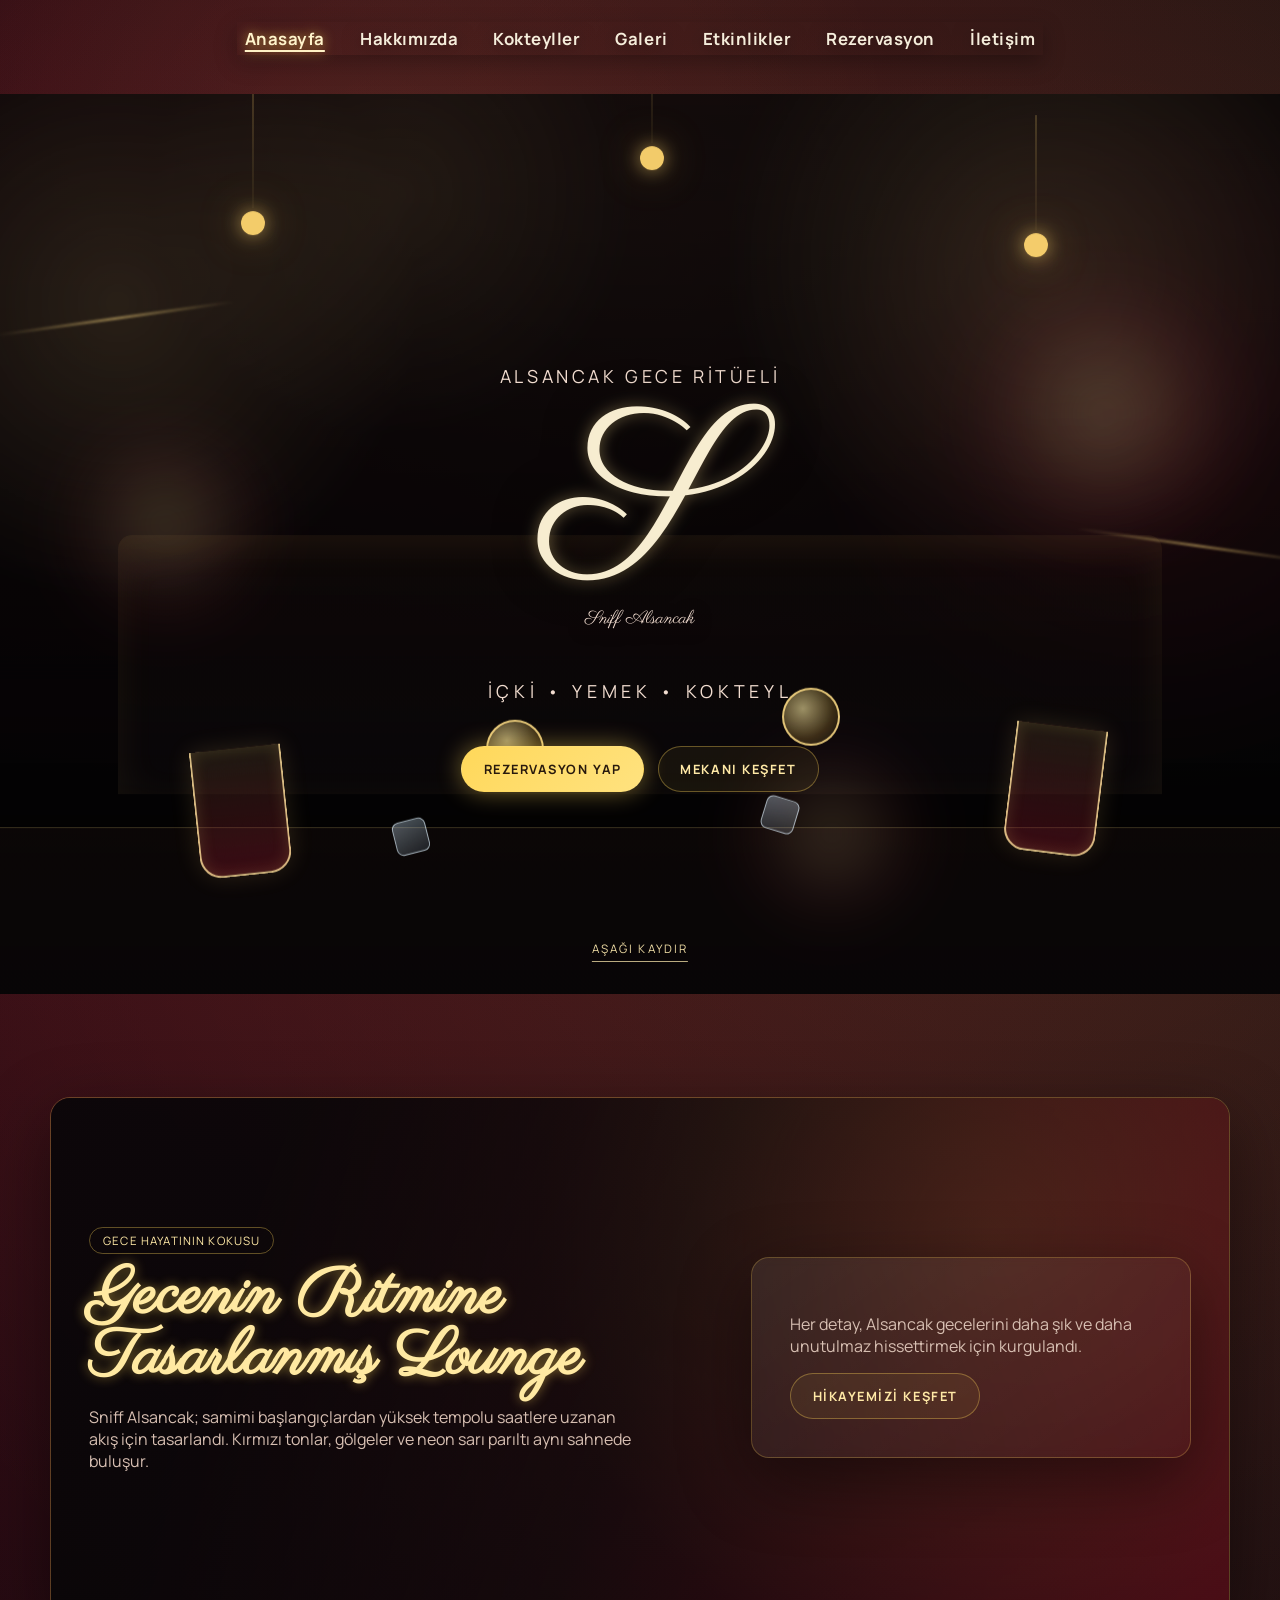
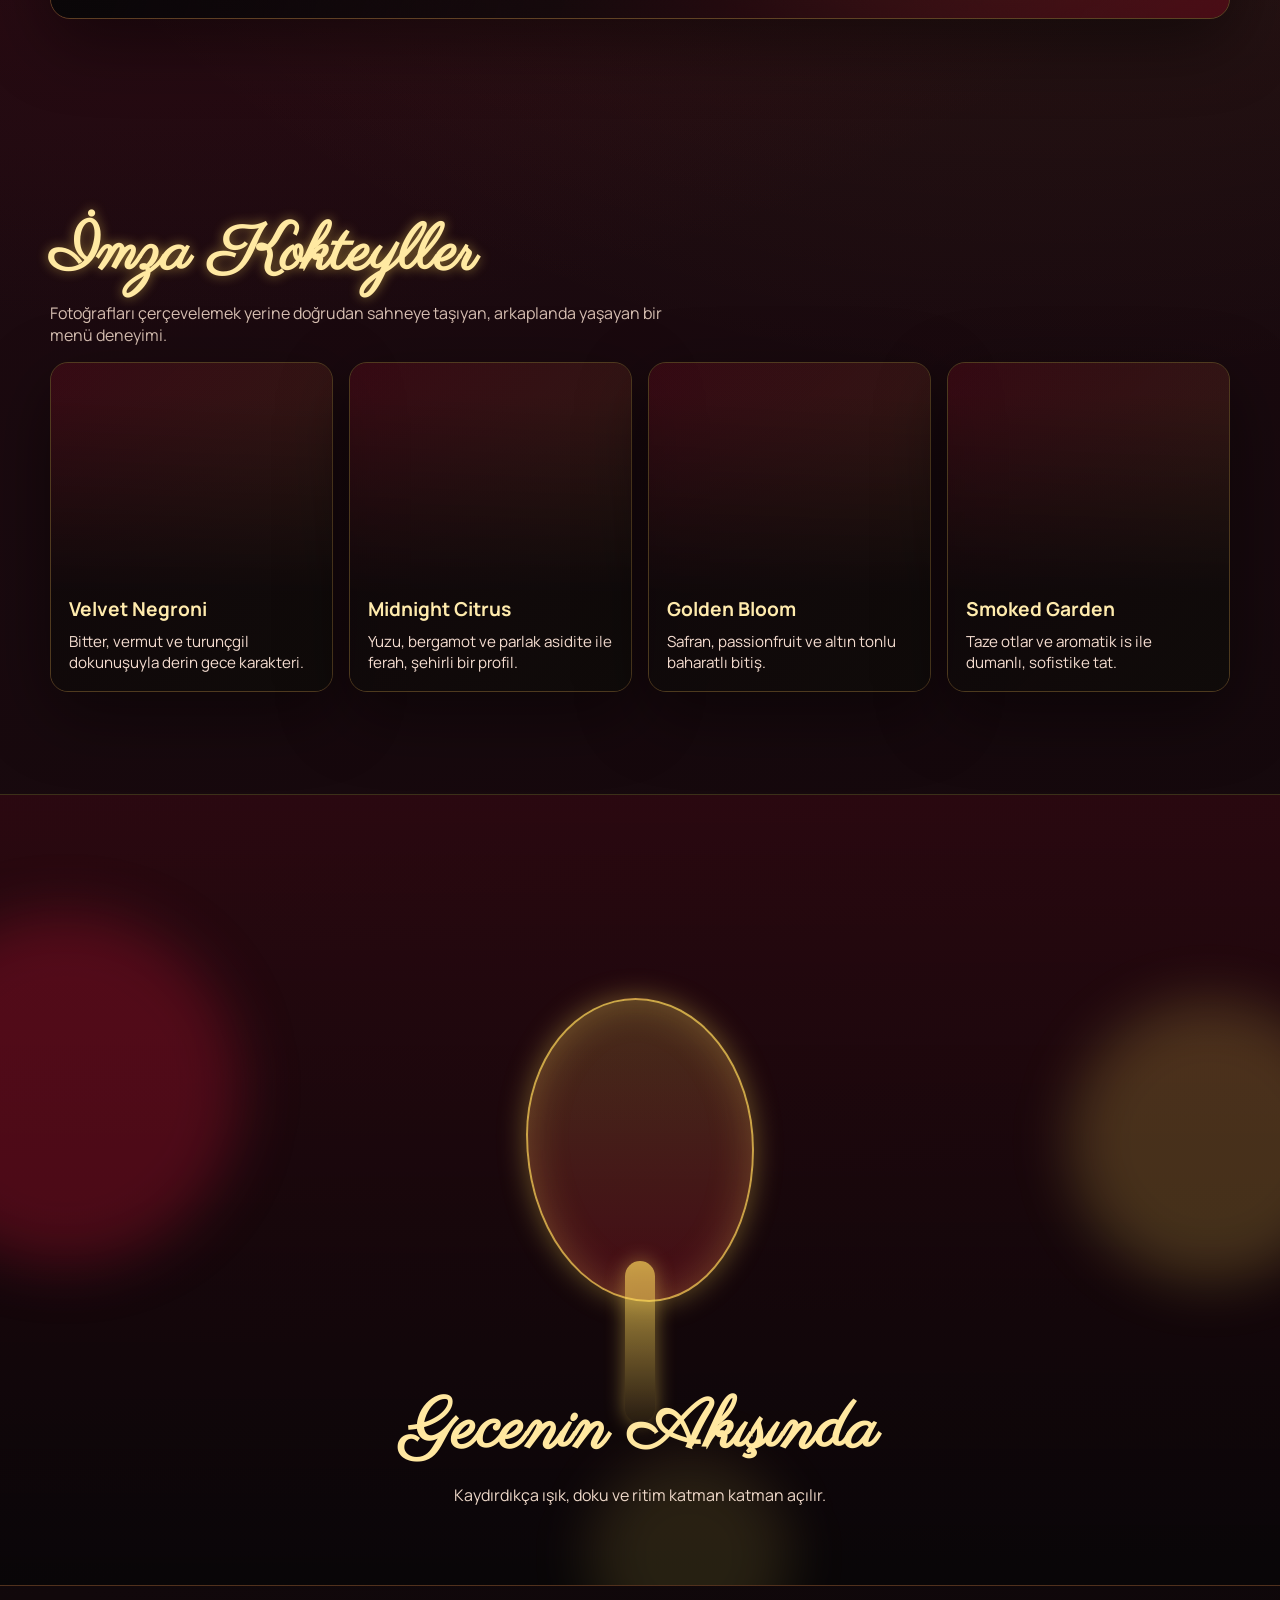
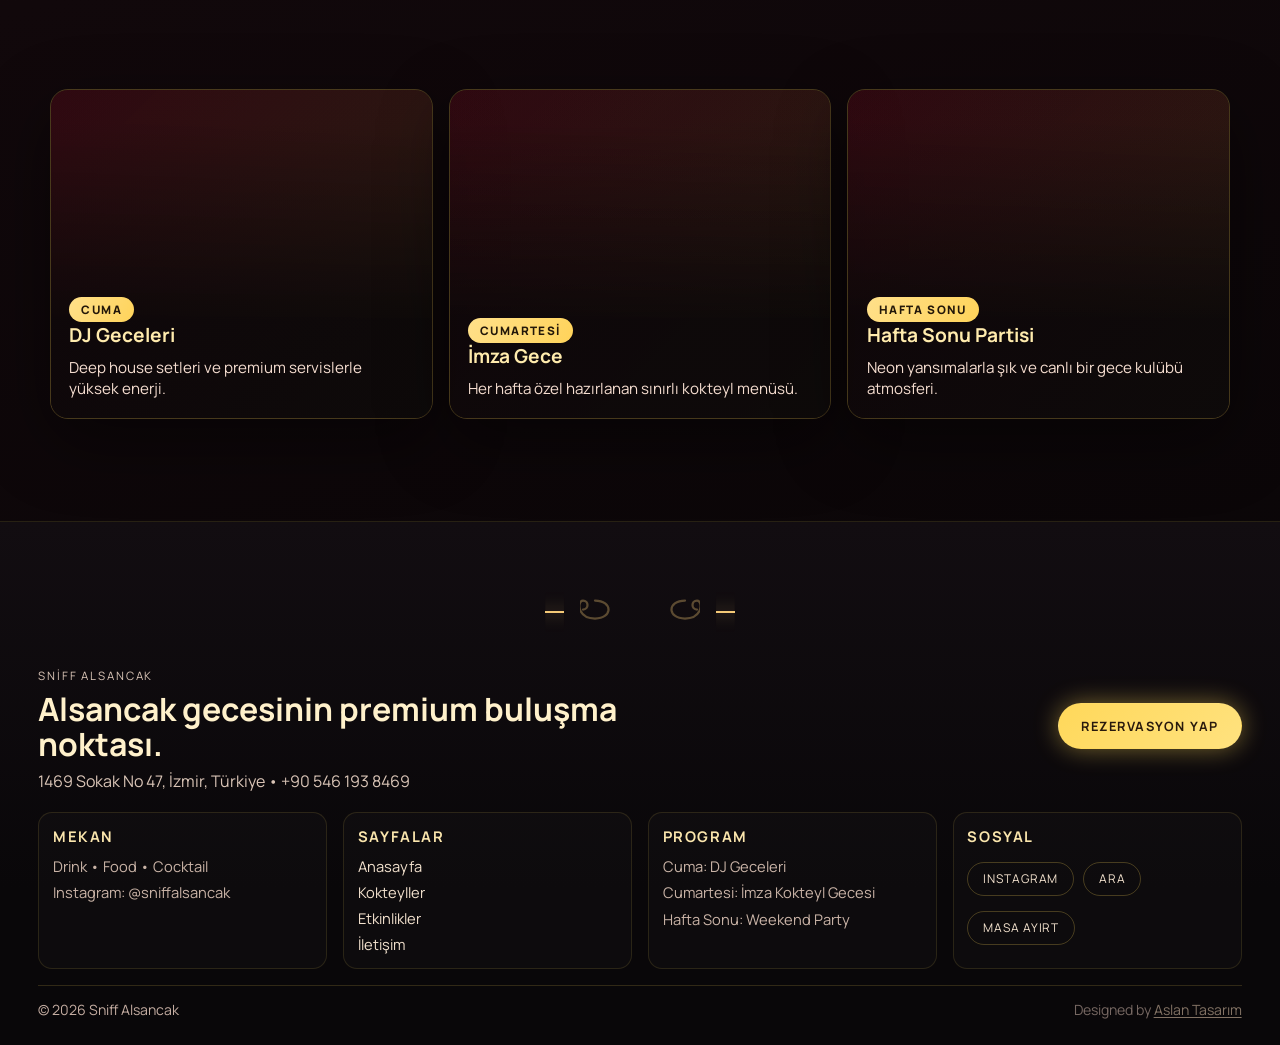
==== index.html @ 324eaa0a "Refine header, parallax, typography fixes, and full-width footer" ====
<!doctype html>
<html lang="tr">
<head>
  <meta charset="utf-8">
  <meta name="viewport" content="width=device-width, initial-scale=1">
  <title>Sniff Alsancak | İçki • Yemek • Kokteyl</title>
  <meta name="description" content="Sniff Alsancak, kırmızı-neon atmosferde premium kokteyl deneyimi sunar.">
  <link rel="stylesheet" href="assets/style.css">
  <script defer src="assets/script.js"></script>
</head>
<body class="home-entry">
  <nav class="site-nav entry-nav">
    <div class="brand-wrap">
      <a class="brand smoke-logo" href="index.html">Sniff Alsancak</a>
      <span class="brand-tag">İçki • Yemek • Kokteyl</span>
    </div>
    <button class="menu-toggle" aria-expanded="false" aria-label="Menüyü aç">Menü</button>
    <ul class="nav-links">
      <li><a class="active" href="index.html">Anasayfa</a></li>
      <li><a href="about.html">Hakkımızda</a></li>
      <li><a href="cocktails.html">Kokteyller</a></li>
      <li><a href="gallery.html">Galeri</a></li>
      <li><a href="events.html">Etkinlikler</a></li>
      <li><a href="reservation.html">Rezervasyon</a></li>
      <li><a href="contact.html">İletişim</a></li>
    </ul>
  </nav>

  <div class="floating-glass-wrap" aria-hidden="true">
    <img class="floating-glass" src="assets/glass-overlay.png" alt="">
  </div>

  <main>
    <section class="hero hero-entry" style="--hero-image:url('sniff-fotolar/e86fb6b8-a68b-4090-af71-a86715373188.JPG')">
      <div class="parallax-container" data-cinematic-parallax>
        <div class="parallax-layer parallax-background" data-ratio="0.2"></div>
        <div class="parallax-layer parallax-bar" data-ratio="0.5">
          <span class="lamp lamp-a"></span>
          <span class="lamp lamp-b"></span>
          <span class="lamp lamp-c"></span>
          <span class="bar-counter"></span>
        </div>
        <div class="parallax-layer parallax-cocktails" data-ratio="0.8">
          <span class="cocktail-item glass-a"></span>
          <span class="cocktail-item glass-b"></span>
          <span class="cocktail-item lemon-a"></span>
          <span class="cocktail-item lemon-b"></span>
          <span class="cocktail-item ice-a"></span>
          <span class="cocktail-item ice-b"></span>
        </div>
        <div class="parallax-layer parallax-atmosphere" data-ratio="1.2">
          <span class="smoke smoke-a"></span>
          <span class="smoke smoke-b"></span>
          <span class="smoke smoke-c"></span>
          <span class="flare flare-a"></span>
          <span class="flare flare-b"></span>
        </div>
      </div>
      <div class="hero-content hero-entry-content" data-reveal>
        <p class="hero-kicker">Alsancak Gece Ritüeli</p>
        <div class="entry-mark-wrap">
          <div class="entry-mark">S</div>
          <p class="entry-brand">Sniff Alsancak</p>
          <p class="entry-tagline">İçki • Yemek • Kokteyl</p>
        </div>
        <div class="hero-actions">
          <a class="btn btn-primary" href="reservation.html">Rezervasyon Yap</a>
          <a class="btn btn-ghost" href="#kesfet">Mekanı Keşfet</a>
        </div>
      </div>
      <a class="entry-scroll" href="#kesfet">Aşağı Kaydır</a>
    </section>

    <section id="kesfet" class="section">
      <div class="container bg-cover-section" style="--section-image:url('https://images.unsplash.com/photo-1651981090786-238f2f57af74?auto=format&fit=crop&fm=jpg&ixlib=rb-4.1.0&q=80&w=2400')" data-reveal>
        <div class="bg-cover-content">
          <div>
            <span class="badge">Gece Hayatının Kokusu</span>
            <h2 class="section-title">Gecenin Ritmine Tasarlanmış Lounge</h2>
            <p class="lead">Sniff Alsancak; samimi başlangıçlardan yüksek tempolu saatlere uzanan akış için tasarlandı. Kırmızı tonlar, gölgeler ve neon sarı parıltı aynı sahnede buluşur.</p>
          </div>
          <div class="copy-panel">
            <p>Her detay, Alsancak gecelerini daha şık ve daha unutulmaz hissettirmek için kurgulandı.</p>
            <a class="btn btn-ghost" href="about.html">Hikayemizi Keşfet</a>
          </div>
        </div>
      </div>
    </section>

    <section class="section">
      <div class="container">
        <h2 class="section-title" data-reveal>İmza Kokteyller</h2>
        <p class="lead" data-reveal>Fotoğrafları çerçevelemek yerine doğrudan sahneye taşıyan, arkaplanda yaşayan bir menü deneyimi.</p>
        <div class="grid grid-4">
          <article class="photo-card" style="--card-image:url('https://images.unsplash.com/photo-1749314374163-185677265d63?auto=format&fit=crop&fm=jpg&ixlib=rb-4.1.0&q=80&w=2400')" data-reveal>
            <div class="card-body"><h3>Velvet Negroni</h3><p>Bitter, vermut ve turunçgil dokunuşuyla derin gece karakteri.</p></div>
          </article>
          <article class="photo-card" style="--card-image:url('https://images.unsplash.com/photo-1671741967944-cb60915f5823?auto=format&fit=crop&fm=jpg&ixlib=rb-4.1.0&q=80&w=2400')" data-reveal>
            <div class="card-body"><h3>Midnight Citrus</h3><p>Yuzu, bergamot ve parlak asidite ile ferah, şehirli bir profil.</p></div>
          </article>
          <article class="photo-card" style="--card-image:url('https://images.unsplash.com/photo-1745052811236-a56a0f8718d1?auto=format&fit=crop&fm=jpg&ixlib=rb-4.1.0&q=80&w=2400')" data-reveal>
            <div class="card-body"><h3>Golden Bloom</h3><p>Safran, passionfruit ve altın tonlu baharatlı bitiş.</p></div>
          </article>
          <article class="photo-card" style="--card-image:url('https://images.unsplash.com/photo-1761388545625-b233a6f35628?auto=format&fit=crop&fm=jpg&ixlib=rb-4.1.0&q=80&w=2400')" data-reveal>
            <div class="card-body"><h3>Smoked Garden</h3><p>Taze otlar ve aromatik is ile dumanlı, sofistike tat.</p></div>
          </article>
        </div>
      </div>
    </section>

    <section class="parallax-showcase">
      <div class="parallax-layers">
        <span class="layer layer-red parallax" data-speed="0.07"></span>
        <span class="layer layer-gold parallax" data-speed="0.12"></span>
        <span class="layer layer-mid parallax" data-speed="0.16"></span>
      </div>
      <div class="showcase-glass parallax" data-speed="0.2" aria-hidden="true"></div>
      <div class="showcase-copy" data-reveal>
        <h2>Gecenin Akışında</h2>
        <p>Kaydırdıkça ışık, doku ve ritim katman katman açılır.</p>
      </div>
    </section>

    <section class="section">
      <div class="container grid grid-3">
        <article class="photo-card" style="--card-image:url('https://images.unsplash.com/photo-1690021416125-56f8464a8b01?auto=format&fit=crop&fm=jpg&ixlib=rb-4.1.0&q=80&w=2400')" data-reveal>
          <div class="card-body"><span class="event-meta">Cuma</span><h3>DJ Geceleri</h3><p>Deep house setleri ve premium servislerle yüksek enerji.</p></div>
        </article>
        <article class="photo-card" style="--card-image:url('https://images.unsplash.com/photo-1745060829956-dcd14b3511cb?auto=format&fit=crop&fm=jpg&ixlib=rb-4.1.0&q=80&w=2400')" data-reveal>
          <div class="card-body"><span class="event-meta">Cumartesi</span><h3>İmza Gece</h3><p>Her hafta özel hazırlanan sınırlı kokteyl menüsü.</p></div>
        </article>
        <article class="photo-card" style="--card-image:url('https://images.unsplash.com/photo-1749314374163-185677265d63?auto=format&fit=crop&fm=jpg&ixlib=rb-4.1.0&q=80&w=2400')" data-reveal>
          <div class="card-body"><span class="event-meta">Hafta Sonu</span><h3>Hafta Sonu Partisi</h3><p>Neon yansımalarla şık ve canlı bir gece kulübü atmosferi.</p></div>
        </article>
      </div>
    </section>
  </main>

    <footer class="site-footer" data-scroll-divider>
    <div class="footer-modern footer-modern-full">
      <div class="ornament-divider footer-divider">
        <span class="orn-line orn-left"></span>
        <span class="orn-sigil" aria-hidden="true">
          <svg viewBox="0 0 160 36" role="presentation">
            <path d="M4 18c8 0 8-12 0-12-8 0-8 24 16 24s24-24 0-24" />
            <path d="M156 18c-8 0-8-12 0-12 8 0 8 24-16 24s-24-24 0-24" />
          </svg>
        </span>
        <span class="orn-line orn-right"></span>
      </div>

      <div class="footer-hero-row">
        <div class="footer-brand-block">
          <p class="footer-mini">Sniff Alsancak</p>
          <h3>Alsancak gecesinin premium buluşma noktası.</h3>
          <p>1469 Sokak No 47, İzmir, Türkiye • +90 546 193 8469</p>
        </div>
        <a class="btn btn-primary footer-cta" href="reservation.html">Rezervasyon Yap</a>
      </div>

      <div class="footer-links-grid">
        <div class="footer-col">
          <h4>Mekan</h4>
          <p>Drink • Food • Cocktail</p>
          <p>Instagram: @sniffalsancak</p>
        </div>

        <div class="footer-col">
          <h4>Sayfalar</h4>
          <a href="index.html">Anasayfa</a>
          <a href="cocktails.html">Kokteyller</a>
          <a href="events.html">Etkinlikler</a>
          <a href="contact.html">İletişim</a>
        </div>

        <div class="footer-col">
          <h4>Program</h4>
          <p>Cuma: DJ Geceleri</p>
          <p>Cumartesi: İmza Kokteyl Gecesi</p>
          <p>Hafta Sonu: Weekend Party</p>
        </div>

        <div class="footer-col">
          <h4>Sosyal</h4>
          <div class="socials modern-socials">
            <a href="https://www.instagram.com/sniffalsancak/" target="_blank" rel="noopener">Instagram</a>
            <a href="tel:+905461938469">Ara</a>
            <a href="reservation.html">Masa Ayırt</a>
          </div>
        </div>
      </div>

      <div class="footer-bottom-line">
        <span>© <span data-year></span> Sniff Alsancak</span>
        <span class="footer-credit">Designed by <a href="https://aslandigital.tr" target="_blank" rel="noopener">Aslan Tasarım</a></span>
      </div>
    </div>
  </footer>
</body>
</html>
---- assets/style.css ----
@import url('https://fonts.googleapis.com/css2?family=Manrope:wght@300;400;500;700;800&family=Parisienne&display=swap');

:root {
  --wine: #6b0719;
  --burgundy: #35040e;
  --red-glow: #af132f;
  --night: #0e0a0c;
  --charcoal: #181215;
  --gold: #ffd85a;
  --gold-soft: #f3b82f;
  --text: #f8efe8;
  --text-muted: #d7bfb2;
  --glass-border: rgba(255, 216, 90, 0.24);
  --shadow: 0 22px 70px rgba(0, 0, 0, 0.45);
  --radius: 18px;
  --max: 1180px;
  --orn-color: #f4c977;
  --orn-color-soft: rgba(244, 201, 119, 0.58);
}

* {
  box-sizing: border-box;
}

html {
  scroll-behavior: smooth;
}

body {
  margin: 0;
  font-family: 'Manrope', 'Helvetica Neue', sans-serif;
  color: var(--text);
  background:
    radial-gradient(circle at 15% 10%, rgba(175, 19, 47, 0.35), transparent 38%),
    radial-gradient(circle at 82% 15%, rgba(255, 216, 90, 0.14), transparent 36%),
    linear-gradient(165deg, var(--night), #1d0a10 38%, #11080b 70%, #070506 100%);
  min-height: 100vh;
  overflow-x: hidden;
}

body::before {
  content: '';
  position: fixed;
  inset: 0;
  background:
    radial-gradient(circle at 30% 20%, rgba(255, 216, 90, 0.07), transparent 45%),
    radial-gradient(circle at 80% 60%, rgba(175, 19, 47, 0.08), transparent 42%);
  pointer-events: none;
  mix-blend-mode: screen;
  z-index: -1;
}

a {
  color: inherit;
  text-decoration: none;
}

.container {
  width: min(100% - 2.2rem, var(--max));
  margin-inline: auto;
}

.site-nav {
  position: fixed;
  top: 14px;
  left: 50%;
  transform: translateX(-50%);
  width: min(100% - 1.4rem, calc(var(--max) + 1rem));
  padding: 0.85rem 1.1rem;
  background: rgba(12, 10, 11, 0.72);
  border: 1px solid rgba(255, 216, 90, 0.16);
  backdrop-filter: blur(10px);
  border-radius: 999px;
  z-index: 30;
  display: flex;
  align-items: center;
  justify-content: space-between;
  gap: 1rem;
  transition: all 0.32s ease;
}

.site-nav.scrolled {
  background: rgba(10, 8, 9, 0.9);
  border-color: rgba(255, 216, 90, 0.35);
  box-shadow: 0 12px 30px rgba(0, 0, 0, 0.4);
}

.entry-nav {
  top: 22px;
  width: auto;
  padding: 0.3rem 0.5rem;
  border: 0;
  border-radius: 0;
  background: transparent;
  backdrop-filter: none;
  justify-content: center;
  box-shadow: 0 8px 22px rgba(0, 0, 0, 0.26);
}

.entry-nav .brand-wrap {
  display: none;
}

.entry-nav .nav-links {
  gap: 2.2rem;
}

.entry-nav .nav-links a {
  color: rgba(255, 249, 230, 0.95);
  font-size: 1.05rem;
  letter-spacing: 0.03em;
  font-weight: 700;
  text-transform: none;
  text-shadow: 0 3px 18px rgba(0, 0, 0, 0.5);
}

.entry-nav .nav-links a.active,
.entry-nav .nav-links a:hover {
  text-decoration: underline;
  text-underline-offset: 0.32rem;
  text-decoration-thickness: 2px;
  color: #fff4cc;
}

.entry-nav.scrolled {
  width: min(100% - 1.4rem, calc(var(--max) + 1rem));
  padding: 0.7rem 1rem;
  border-radius: 999px;
  background: transparent;
  border: 0;
  backdrop-filter: none;
  box-shadow: 0 10px 26px rgba(0, 0, 0, 0.3);
}

.brand-wrap {
  display: grid;
  line-height: 1;
  gap: 0.35rem;
}

.brand {
  font-family: 'Parisienne', cursive;
  font-size: clamp(1.55rem, 3vw, 2rem);
  color: var(--gold);
  text-shadow: 0 0 14px rgba(255, 216, 90, 0.62);
}

.brand-tag {
  color: var(--text-muted);
  font-size: 0.75rem;
  text-transform: uppercase;
  letter-spacing: 0.16em;
}

.smoke-logo {
  position: relative;
}

.smoke-logo::before,
.smoke-logo::after {
  content: '';
  position: absolute;
  width: 56px;
  height: 56px;
  border-radius: 50%;
  filter: blur(16px);
  opacity: 0.28;
  pointer-events: none;
}

.smoke-logo::before {
  background: rgba(255, 216, 90, 0.48);
  right: -28px;
  top: -18px;
  animation: smoke 9s ease-in-out infinite;
}

.smoke-logo::after {
  background: rgba(175, 19, 47, 0.7);
  right: -12px;
  top: -8px;
  animation: smoke 11s ease-in-out infinite reverse;
}

.nav-links {
  list-style: none;
  margin: 0;
  padding: 0;
  display: flex;
  align-items: center;
  gap: 0.95rem;
}

.nav-links a {
  font-size: 0.88rem;
  text-transform: uppercase;
  letter-spacing: 0.11em;
  color: #f2d7c6;
  transition: color 0.25s ease, text-shadow 0.25s ease;
}

.nav-links a.active,
.nav-links a:hover {
  color: var(--gold);
  text-shadow: 0 0 12px rgba(255, 216, 90, 0.72);
}

.menu-toggle {
  display: none;
  border: 1px solid rgba(255, 216, 90, 0.35);
  background: rgba(255, 216, 90, 0.06);
  color: var(--gold);
  border-radius: 999px;
  padding: 0.5rem 0.85rem;
  font-size: 0.75rem;
  letter-spacing: 0.12em;
  text-transform: uppercase;
}

main {
  padding-top: 5.9rem;
}

.floating-glass-wrap {
  position: fixed;
  right: -16vw;
  top: 4vh;
  width: min(64vw, 900px);
  height: 94vh;
  pointer-events: none;
  z-index: 6;
  opacity: 0.95;
  mix-blend-mode: screen;
}

.floating-glass-wrap::before {
  content: '';
  position: absolute;
  inset: 14% 14% 12% 10%;
  background: radial-gradient(circle, rgba(255, 214, 110, 0.16), rgba(130, 15, 36, 0.2) 55%, transparent 75%);
  filter: blur(28px);
}

.floating-glass {
  width: 100%;
  height: 100%;
  object-fit: contain;
  transform: translate3d(0, 0, 0) rotate(-7deg) scale(1);
  transform-origin: 50% 30%;
  filter:
    drop-shadow(0 0 28px rgba(255, 214, 110, 0.28))
    drop-shadow(0 0 65px rgba(160, 24, 40, 0.28));
  will-change: transform;
}

.hero,
.page-hero {
  --hero-offset: 0px;
  min-height: 84vh;
  display: grid;
  align-items: center;
  position: relative;
  overflow: hidden;
  isolation: isolate;
}

.hero::before,
.page-hero::before {
  content: '';
  position: absolute;
  inset: 0;
  background: linear-gradient(180deg, rgba(4, 2, 2, 0.46) 5%, rgba(7, 4, 5, 0.82) 70%, rgba(7, 4, 5, 0.96));
  z-index: -1;
}

.hero::after,
.page-hero::after {
  content: '';
  position: absolute;
  inset: 0;
  background-image: var(--hero-image);
  background-size: cover;
  background-position: center;
  opacity: 0.6;
  transform: translate3d(0, var(--hero-offset), 0) scale(1.16);
  animation: drift 18s ease-in-out infinite alternate;
  z-index: -2;
  will-change: transform;
}

.hero-entry {
  min-height: 100vh;
}

.hero-entry::before {
  background:
    linear-gradient(180deg, rgba(7, 5, 6, 0.15) 10%, rgba(7, 5, 6, 0.62) 60%, rgba(7, 5, 6, 0.92)),
    radial-gradient(circle at 50% 18%, rgba(255, 230, 166, 0.16), transparent 45%);
}

.hero-entry::after {
  opacity: 0.15;
  filter: saturate(0.8) brightness(0.6) blur(1px);
  transform: translate3d(0, var(--hero-offset), 0) scale(1.08);
}

.parallax-container {
  position: absolute;
  inset: 0;
  z-index: 1;
  pointer-events: none;
  overflow: hidden;
}

.parallax-layer {
  --parallax-y: 0px;
  position: absolute;
  inset: -10%;
  transform: translateY(var(--parallax-y)) translateZ(0);
  will-change: transform;
  backface-visibility: hidden;
}

.parallax-background {
  background:
    linear-gradient(180deg, rgba(8, 8, 10, 0.72), rgba(8, 6, 8, 0.88)),
    url('sniff-fotolar/3d4e9692-5998-4bcc-a1fe-48502f2ca297.JPG') center / cover no-repeat;
  filter: blur(3px) saturate(0.8) brightness(0.62);
}

.parallax-background::after {
  content: '';
  position: absolute;
  inset: 0;
  background:
    radial-gradient(circle at 16% 28%, rgba(255, 216, 120, 0.2), transparent 20%),
    radial-gradient(circle at 34% 18%, rgba(255, 216, 120, 0.12), transparent 18%),
    radial-gradient(circle at 76% 24%, rgba(255, 216, 120, 0.2), transparent 22%),
    radial-gradient(circle at 83% 38%, rgba(219, 30, 64, 0.18), transparent 24%),
    linear-gradient(180deg, rgba(5, 4, 6, 0.2), rgba(5, 4, 6, 0.64));
}

.parallax-bar::before {
  content: '';
  position: absolute;
  left: 16%;
  right: 16%;
  bottom: 26%;
  height: 24%;
  border-radius: 14px 14px 0 0;
  background: linear-gradient(180deg, rgba(40, 24, 18, 0.18), rgba(11, 8, 10, 0.86));
  box-shadow: inset 0 10px 40px rgba(255, 216, 120, 0.07);
}

.bar-counter {
  position: absolute;
  left: -6%;
  right: -6%;
  bottom: 4%;
  height: 19%;
  background: linear-gradient(180deg, rgba(33, 19, 16, 0.25), rgba(8, 6, 7, 0.98));
  border-top: 1px solid rgba(255, 216, 120, 0.2);
  box-shadow: 0 -16px 40px rgba(0, 0, 0, 0.45);
}

.lamp {
  position: absolute;
  width: 24px;
  height: 24px;
  border-radius: 50%;
  background: rgba(255, 214, 112, 0.95);
  box-shadow: 0 0 18px rgba(255, 214, 112, 0.55), 0 0 44px rgba(255, 214, 112, 0.35);
  animation: lampPulse 3.6s ease-in-out infinite;
}

.lamp::before {
  content: '';
  position: absolute;
  width: 2px;
  height: 115px;
  left: 50%;
  top: -118px;
  transform: translateX(-50%);
  background: linear-gradient(180deg, rgba(255, 214, 112, 0.2), rgba(255, 214, 112, 0.04));
}

.lamp-a {
  left: 24%;
  top: 20%;
}

.lamp-b {
  left: 50%;
  top: 14%;
  animation-delay: 0.8s;
}

.lamp-c {
  left: 75%;
  top: 22%;
  animation-delay: 1.6s;
}

.cocktail-item {
  position: absolute;
  display: block;
}

.glass-a,
.glass-b {
  width: 92px;
  height: 128px;
  border: 2px solid rgba(255, 224, 156, 0.82);
  border-top: 0;
  border-radius: 0 0 22px 22px;
  background: linear-gradient(180deg, rgba(255, 216, 120, 0.09), rgba(149, 20, 46, 0.34));
  box-shadow: inset 0 0 16px rgba(255, 216, 120, 0.16), 0 0 24px rgba(255, 216, 120, 0.14);
}

.glass-a {
  left: 21%;
  bottom: 18%;
  transform: rotate(-6deg);
}

.glass-b {
  right: 20%;
  bottom: 20%;
  transform: rotate(7deg);
}

.lemon-a,
.lemon-b {
  width: 58px;
  height: 58px;
  border-radius: 50%;
  border: 2px solid rgba(255, 223, 136, 0.85);
  background: radial-gradient(circle at 35% 35%, rgba(255, 236, 164, 0.6), rgba(255, 201, 78, 0.2) 60%, rgba(255, 201, 78, 0.02));
}

.lemon-a {
  left: 40%;
  bottom: 27%;
}

.lemon-b {
  right: 37%;
  bottom: 30%;
}

.ice-a,
.ice-b {
  width: 34px;
  height: 34px;
  border-radius: 7px;
  border: 1px solid rgba(226, 244, 255, 0.62);
  background: linear-gradient(160deg, rgba(214, 236, 255, 0.35), rgba(183, 221, 255, 0.12));
}

.ice-a {
  left: 58%;
  bottom: 22%;
  transform: rotate(17deg);
}

.ice-b {
  left: 34%;
  bottom: 20%;
  transform: rotate(-14deg);
}

.parallax-atmosphere {
  mix-blend-mode: screen;
}

.smoke,
.flare {
  position: absolute;
  display: block;
}

.smoke {
  border-radius: 50%;
  filter: blur(28px);
  background: radial-gradient(circle, rgba(255, 223, 150, 0.2), rgba(153, 22, 45, 0.08) 52%, transparent 72%);
  animation: driftSmoke 8s ease-in-out infinite;
}

.smoke-a {
  width: 220px;
  height: 220px;
  left: 12%;
  top: 40%;
}

.smoke-b {
  width: 300px;
  height: 300px;
  right: 10%;
  top: 26%;
  animation-delay: 1.4s;
}

.smoke-c {
  width: 200px;
  height: 200px;
  left: 56%;
  bottom: 12%;
  animation-delay: 2.2s;
}

.flare {
  height: 2px;
  width: 240px;
  background: linear-gradient(90deg, transparent, rgba(255, 216, 120, 0.65), transparent);
  filter: blur(1px);
}

.flare-a {
  top: 31%;
  left: 8%;
  transform: rotate(-8deg);
}

.flare-b {
  top: 52%;
  right: 6%;
  transform: rotate(8deg);
}

.hero-entry-content {
  display: grid;
  place-items: center;
  text-align: center;
  padding-top: 9rem;
  gap: 0.9rem;
  position: relative;
  z-index: 4;
}

.entry-mark-wrap {
  display: grid;
  gap: 0.2rem;
  justify-items: center;
}

.entry-mark {
  font-family: 'Parisienne', cursive;
  font-size: clamp(6rem, 20vw, 14rem);
  line-height: 0.7;
  color: rgba(255, 245, 215, 0.96);
  text-shadow:
    0 0 15px rgba(255, 227, 148, 0.38),
    0 0 42px rgba(10, 7, 6, 0.8);
}

.entry-brand {
  margin: -0.2rem 0 0;
  font-family: 'Parisienne', cursive;
  font-size: clamp(2rem, 6vw, 4rem);
  color: rgba(255, 239, 191, 0.98);
  text-shadow: 0 4px 18px rgba(0, 0, 0, 0.62);
}

.entry-tagline {
  margin: 0.25rem 0 0;
  text-transform: uppercase;
  letter-spacing: 0.26em;
  font-size: 0.74rem;
  color: #f4dfb0;
}

.entry-scroll {
  position: absolute;
  left: 50%;
  bottom: 2rem;
  transform: translateX(-50%);
  color: rgba(255, 236, 176, 0.92);
  letter-spacing: 0.18em;
  text-transform: uppercase;
  font-size: 0.73rem;
  border-bottom: 1px solid rgba(255, 236, 176, 0.72);
  padding-bottom: 0.3rem;
  z-index: 4;
}

.home-entry .floating-glass-wrap {
  display: none;
}

.hero-lights,
.page-lights {
  position: absolute;
  inset: 0;
  z-index: -1;
  pointer-events: none;
}

.hero-lights span,
.page-lights span {
  position: absolute;
  border-radius: 50%;
  filter: blur(40px);
  animation: flicker 7s linear infinite;
}

.hero-lights span:nth-child(1),
.page-lights span:nth-child(1) {
  width: 330px;
  height: 330px;
  left: -80px;
  bottom: -80px;
  background: rgba(175, 19, 47, 0.42);
}

.hero-lights span:nth-child(2),
.page-lights span:nth-child(2) {
  width: 230px;
  height: 230px;
  right: 7%;
  top: 22%;
  background: rgba(255, 216, 90, 0.2);
  animation-delay: 1.2s;
}

.hero-lights span:nth-child(3),
.page-lights span:nth-child(3) {
  width: 180px;
  height: 180px;
  left: 45%;
  top: 26%;
  background: rgba(175, 19, 47, 0.3);
  animation-delay: 2.8s;
}

.hero-content,
.page-hero-content {
  position: relative;
  z-index: 2;
  width: min(100% - 2.2rem, var(--max));
  margin-inline: auto;
  padding-block: 5.2rem 2rem;
}

.hero-kicker,
.page-kicker {
  color: var(--gold-soft);
  text-transform: uppercase;
  letter-spacing: 0.2em;
  font-size: 0.76rem;
  margin-bottom: 0.7rem;
}

.hero h1,
.page-hero h1 {
  font-family: 'Parisienne', cursive;
  font-size: clamp(3rem, 11vw, 8.6rem);
  margin: 0;
  line-height: 0.9;
  color: #fff2ca;
  text-shadow: 0 0 16px rgba(255, 216, 90, 0.75), 0 0 60px rgba(175, 19, 47, 0.36);
}

.hero p,
.page-hero p {
  color: #f2ddd0;
  width: min(56ch, 100%);
  font-size: clamp(1rem, 1.4vw, 1.18rem);
  margin: 1rem 0 1.8rem;
}

.hero-actions {
  display: flex;
  gap: 0.85rem;
  flex-wrap: wrap;
}

.btn {
  border: 1px solid transparent;
  padding: 0.82rem 1.35rem;
  border-radius: 999px;
  text-transform: uppercase;
  letter-spacing: 0.12em;
  font-size: 0.8rem;
  transition: all 0.26s ease;
  font-weight: 700;
  display: inline-flex;
  align-items: center;
  justify-content: center;
}

.btn-primary {
  background: linear-gradient(135deg, var(--gold), #ffe27f);
  color: #28190d;
  box-shadow: 0 0 24px rgba(255, 216, 90, 0.44);
}

.btn-primary:hover {
  box-shadow: 0 0 34px rgba(255, 216, 90, 0.8);
  transform: translateY(-2px);
}

.btn-ghost {
  border-color: rgba(255, 216, 90, 0.35);
  background: rgba(255, 216, 90, 0.06);
  color: #ffe9a6;
}

.btn-ghost:hover {
  border-color: rgba(255, 216, 90, 0.8);
  box-shadow: 0 0 26px rgba(255, 216, 90, 0.55);
  transform: translateY(-2px);
}

.glass-orb {
  position: absolute;
  right: clamp(1rem, 8vw, 10rem);
  bottom: 8%;
  width: min(34vw, 320px);
  aspect-ratio: 1;
  border-radius: 48% 52% 56% 44% / 42% 44% 56% 58%;
  background: radial-gradient(circle at 30% 30%, rgba(255, 216, 90, 0.35), rgba(255, 216, 90, 0.08) 40%, rgba(175, 19, 47, 0.28) 100%);
  border: 1px solid rgba(255, 216, 90, 0.3);
  backdrop-filter: blur(5px);
  box-shadow: inset 0 0 50px rgba(255, 216, 90, 0.22), 0 30px 45px rgba(0, 0, 0, 0.45);
  animation: floaty 6s ease-in-out infinite;
}

.section {
  padding: clamp(3.2rem, 8vw, 6.5rem) 0;
}

.section-title {
  font-family: 'Parisienne', cursive;
  font-size: clamp(2rem, 6.5vw, 4rem);
  line-height: 0.95;
  margin: 0 0 1.1rem;
  color: #ffe9a2;
  text-shadow: 0 0 12px rgba(255, 216, 90, 0.48);
}

.section p.lead {
  color: var(--text-muted);
  width: min(64ch, 100%);
  margin-top: 0;
}

.copy-panel {
  background: linear-gradient(145deg, rgba(255, 255, 255, 0.08), rgba(255, 255, 255, 0.02));
  border: 1px solid var(--glass-border);
  border-radius: var(--radius);
  padding: clamp(1.4rem, 3vw, 2.4rem);
  box-shadow: var(--shadow);
  backdrop-filter: blur(4px);
}

.copy-panel p {
  color: var(--text-muted);
}

.badge {
  display: inline-flex;
  align-items: center;
  border: 1px solid rgba(255, 216, 90, 0.35);
  border-radius: 999px;
  padding: 0.32rem 0.8rem;
  letter-spacing: 0.1em;
  text-transform: uppercase;
  font-size: 0.72rem;
  color: #ffe9a7;
  margin-bottom: 0.8rem;
}

.grid {
  display: grid;
  gap: 1rem;
}

.grid-4 {
  grid-template-columns: repeat(4, minmax(0, 1fr));
}

.grid-3 {
  grid-template-columns: repeat(3, minmax(0, 1fr));
}

.bg-cover-section {
  --section-offset: 0px;
  position: relative;
  overflow: hidden;
  border-radius: 20px;
  min-height: 520px;
  border: 1px solid rgba(255, 216, 90, 0.25);
  box-shadow: var(--shadow);
  isolation: isolate;
}

.bg-cover-section::before {
  content: '';
  position: absolute;
  inset: 0;
  background-image: var(--section-image);
  background-size: cover;
  background-position: center;
  transform: translate3d(0, var(--section-offset), 0) scale(1.12);
  z-index: -2;
  will-change: transform;
}

.bg-cover-section::after {
  content: '';
  position: absolute;
  inset: 0;
  background:
    linear-gradient(110deg, rgba(8, 6, 8, 0.9) 18%, rgba(8, 6, 8, 0.62) 50%, rgba(107, 7, 25, 0.52)),
    radial-gradient(circle at 80% 26%, rgba(255, 216, 90, 0.24), transparent 45%);
  z-index: -1;
}

.bg-cover-content {
  display: grid;
  grid-template-columns: 1fr 1fr;
  gap: 1rem;
  align-items: center;
  min-height: 520px;
  padding: clamp(1.1rem, 3vw, 2.4rem);
}

.bg-cover-content > div:last-child {
  justify-self: end;
  width: min(440px, 100%);
}

.photo-card {
  --card-offset: 0px;
  position: relative;
  min-height: 330px;
  border-radius: var(--radius);
  border: 1px solid rgba(255, 216, 90, 0.24);
  overflow: hidden;
  display: flex;
  align-items: end;
  box-shadow: var(--shadow);
  transition: transform 0.28s ease, box-shadow 0.28s ease;
}

.photo-card::before {
  content: '';
  position: absolute;
  inset: 0;
  background-image: var(--card-image);
  background-size: cover;
  background-position: center;
  transform: translate3d(0, var(--card-offset), 0) scale(1.06);
  transition: transform 0.4s ease;
  will-change: transform;
}

.photo-card::after {
  content: '';
  position: absolute;
  inset: 0;
  background:
    linear-gradient(180deg, rgba(4, 3, 4, 0.18) 10%, rgba(8, 6, 8, 0.84) 70%),
    linear-gradient(135deg, rgba(175, 19, 47, 0.26), rgba(255, 216, 90, 0.14));
}

.photo-card:hover {
  transform: translateY(-6px);
  box-shadow: 0 0 34px rgba(255, 216, 90, 0.25), var(--shadow);
}

.photo-card:hover::before {
  transform: translate3d(0, var(--card-offset), 0) scale(1.12);
}

.photo-card .card-body {
  position: relative;
  z-index: 2;
  padding: 1.15rem;
}

.photo-card h3 {
  margin: 0;
  font-size: 1.2rem;
  color: #ffebad;
}

.photo-card p {
  margin: 0.56rem 0 0;
  color: #f5ddd0;
  font-size: 0.95rem;
}

.parallax-showcase {
  min-height: 88vh;
  position: relative;
  display: grid;
  place-items: center;
  overflow: hidden;
  border-top: 1px solid rgba(255, 216, 90, 0.2);
  border-bottom: 1px solid rgba(255, 216, 90, 0.2);
  background: linear-gradient(180deg, rgba(80, 9, 22, 0.35), rgba(8, 6, 8, 0.84));
}

.parallax-layers {
  position: absolute;
  inset: 0;
  pointer-events: none;
}

.layer {
  position: absolute;
  border-radius: 50%;
  filter: blur(28px);
}

.layer-red {
  width: 350px;
  height: 350px;
  background: rgba(175, 19, 47, 0.34);
  left: -110px;
  top: 15%;
}

.layer-gold {
  width: 280px;
  height: 280px;
  background: rgba(255, 216, 90, 0.2);
  right: -70px;
  top: 26%;
}

.layer-mid {
  width: 200px;
  height: 200px;
  background: rgba(255, 216, 90, 0.12);
  left: 46%;
  bottom: -70px;
}

.showcase-glass {
  position: relative;
  width: min(86vw, 380px);
  aspect-ratio: 3 / 4;
}

.showcase-glass::before {
  content: '';
  position: absolute;
  inset: 12% 20% 28%;
  border-radius: 48% 52% 46% 54% / 45% 50% 50% 55%;
  border: 2px solid rgba(255, 216, 90, 0.72);
  box-shadow: inset 0 0 38px rgba(255, 216, 90, 0.25), 0 0 28px rgba(255, 216, 90, 0.36);
  background: linear-gradient(180deg, rgba(255, 216, 90, 0.18), rgba(175, 19, 47, 0.3));
}

.showcase-glass::after {
  content: '';
  position: absolute;
  left: 46%;
  width: 8%;
  bottom: 4%;
  height: 32%;
  border-radius: 99px;
  background: linear-gradient(180deg, rgba(255, 216, 90, 0.72), rgba(255, 216, 90, 0.1));
  box-shadow: 0 0 20px rgba(255, 216, 90, 0.45);
}

.showcase-copy {
  position: absolute;
  bottom: 10%;
  text-align: center;
}

.showcase-copy h2 {
  margin: 0;
  font-family: 'Parisienne', cursive;
  font-size: clamp(2rem, 6vw, 4.3rem);
  color: #ffe7a0;
}

.showcase-copy p {
  margin: 0.4rem 0 0;
  color: #edd7c8;
}

.gallery-grid {
  display: grid;
  grid-template-columns: repeat(12, minmax(0, 1fr));
  gap: 1rem;
}

.gallery-tile {
  --tile-offset: 0px;
  position: relative;
  overflow: hidden;
  border-radius: 16px;
  border: 1px solid rgba(255, 216, 90, 0.24);
  min-height: 220px;
  box-shadow: var(--shadow);
}

.gallery-tile::before {
  content: '';
  position: absolute;
  inset: 0;
  background-image: var(--tile-image);
  background-size: cover;
  background-position: center;
  transform: translate3d(0, var(--tile-offset), 0) scale(1.06);
  transition: transform 0.35s ease;
  will-change: transform;
}

.gallery-tile::after {
  content: '';
  position: absolute;
  inset: 0;
  background: linear-gradient(180deg, rgba(6, 5, 6, 0.2), rgba(6, 5, 6, 0.75));
}

.gallery-tile:hover::before {
  transform: translate3d(0, var(--tile-offset), 0) scale(1.12);
}

.gallery-tile:hover {
  box-shadow: 0 0 30px rgba(255, 216, 90, 0.24), var(--shadow);
}

.col-4 {
  grid-column: span 4;
}

.col-6 {
  grid-column: span 6;
}

.col-8 {
  grid-column: span 8;
}

.tall {
  min-height: 380px;
}

.event-card {
  padding: 1.2rem;
}

.event-meta {
  display: inline-block;
  color: #231709;
  background: linear-gradient(120deg, #ffe08a, #ffd35a);
  border-radius: 999px;
  padding: 0.3rem 0.75rem;
  font-size: 0.73rem;
  letter-spacing: 0.12em;
  text-transform: uppercase;
  font-weight: 800;
}

.info-list {
  display: grid;
  gap: 0.75rem;
  margin: 1.15rem 0 0;
}

.info-list div {
  border: 1px solid rgba(255, 216, 90, 0.18);
  border-radius: 14px;
  padding: 0.8rem;
  background: rgba(255, 255, 255, 0.03);
}

.form-wrap {
  background: linear-gradient(140deg, rgba(255, 255, 255, 0.07), rgba(255, 255, 255, 0.02));
  border: 1px solid rgba(255, 216, 90, 0.26);
  border-radius: 18px;
  padding: clamp(1.1rem, 2vw, 1.8rem);
  box-shadow: var(--shadow);
}

.form-grid {
  display: grid;
  grid-template-columns: repeat(2, minmax(0, 1fr));
  gap: 0.9rem;
}

.field {
  display: grid;
  gap: 0.42rem;
}

.field label {
  font-size: 0.78rem;
  letter-spacing: 0.12em;
  text-transform: uppercase;
  color: #ffe6a0;
}

.field input,
.field textarea,
.field select {
  width: 100%;
  border: 1px solid rgba(255, 216, 90, 0.24);
  border-radius: 12px;
  background: rgba(0, 0, 0, 0.28);
  color: var(--text);
  padding: 0.76rem 0.85rem;
  font: inherit;
  outline: none;
  transition: border-color 0.24s ease, box-shadow 0.24s ease;
}

.field input:focus,
.field textarea:focus,
.field select:focus {
  border-color: rgba(255, 216, 90, 0.7);
  box-shadow: 0 0 20px rgba(255, 216, 90, 0.18);
}

.field-full {
  grid-column: 1 / -1;
}

.form-note {
  margin-top: 0.8rem;
  color: var(--text-muted);
  font-size: 0.9rem;
}

.map-wrap {
  border-radius: 18px;
  overflow: hidden;
  border: 1px solid rgba(255, 216, 90, 0.26);
  box-shadow: var(--shadow);
  min-height: 380px;
}

.map-wrap iframe {
  width: 100%;
  height: 100%;
  min-height: 380px;
  border: 0;
}

.contact-art-section {
  padding-top: 0.8rem;
}

.contact-art-card {
  --divider-progress: 0.08;
  background: linear-gradient(160deg, rgba(52, 39, 63, 0.95), rgba(35, 25, 41, 0.95));
  border: 1px solid rgba(244, 201, 119, 0.3);
  border-radius: 22px;
  box-shadow: var(--shadow);
  padding: clamp(1.5rem, 4vw, 3rem);
  text-align: center;
  position: relative;
  overflow: hidden;
}

.contact-art-title {
  margin: 0;
  font-size: clamp(2.2rem, 7vw, 5.2rem);
  color: #f4c977;
  line-height: 0.95;
  font-weight: 800;
  letter-spacing: 0.01em;
}

.contact-art-text {
  margin: 1.1rem auto 0;
  width: min(58ch, 100%);
  color: #f0e7dd;
  font-size: 1.05rem;
}

.ornament-divider {
  margin: 2rem auto;
  display: grid;
  grid-template-columns: 1fr auto 1fr;
  align-items: center;
  gap: 1rem;
  width: min(900px, 100%);
}

.orn-line {
  height: 2px;
  background: var(--orn-color);
  box-shadow: 0 0 16px var(--orn-color-soft);
  will-change: transform;
}

.orn-left {
  transform-origin: right center;
  transform: scaleX(var(--divider-progress));
}

.orn-right {
  transform-origin: left center;
  transform: scaleX(var(--divider-progress));
}

.orn-sigil {
  width: 120px;
  opacity: calc(0.3 + (var(--divider-progress) * 0.7));
}

.orn-sigil svg {
  width: 100%;
  height: auto;
  fill: none;
  stroke: var(--orn-color);
  stroke-width: 3;
  stroke-linecap: round;
  stroke-linejoin: round;
}

.ornament-sides {
  margin: 0.8rem auto 0;
  width: min(1000px, 100%);
  display: flex;
  justify-content: space-between;
  align-items: center;
  pointer-events: none;
}

.orn-side {
  width: 220px;
  opacity: calc(0.2 + (var(--divider-progress) * 0.8));
}

.orn-side svg {
  width: 100%;
  height: auto;
  fill: none;
  stroke: var(--orn-color);
  stroke-width: 3;
  stroke-linecap: round;
  stroke-linejoin: round;
}

.contact-art-main {
  margin: 1.5rem auto 0;
  font-size: clamp(1.35rem, 3.5vw, 2.1rem);
  line-height: 1.42;
  color: #f6f0df;
  font-weight: 700;
}

.contact-art-main a {
  color: #fff4cf;
}

.ornament-divider-bottom {
  margin-top: 1.6rem;
}

footer {
  border-top: 1px solid rgba(255, 216, 90, 0.14);
  padding: 2.1rem 0;
  color: var(--text-muted);
}

.footer-grid {
  display: flex;
  gap: 1rem;
  justify-content: space-between;
  align-items: center;
  flex-wrap: wrap;
}

.site-footer {
  padding: 2.4rem 0 0;
  border-top: 1px solid rgba(255, 216, 90, 0.12);
  background: linear-gradient(180deg, #120d11, #090709 70%);
}

.footer-modern {
  --divider-progress: 0.06;
  background: transparent;
  border: 0;
  border-radius: 0;
  padding: clamp(1.2rem, 3vw, 2rem) clamp(1rem, 4vw, 2.4rem) 1.6rem;
  box-shadow: none;
}

.footer-modern-full {
  width: 100%;
  max-width: none;
  margin: 0;
}

.footer-divider {
  margin-top: 0.2rem;
}

.footer-hero-row {
  margin-top: 1.1rem;
  display: flex;
  justify-content: space-between;
  gap: 1rem;
  align-items: center;
  flex-wrap: wrap;
}

.footer-brand-block {
  max-width: 620px;
}

.footer-mini {
  margin: 0;
  text-transform: uppercase;
  letter-spacing: 0.16em;
  color: #f4c977;
  font-size: 0.72rem;
}

.footer-brand-block h3 {
  margin: 0.55rem 0 0;
  color: #fff1cb;
  font-size: clamp(1.2rem, 2.6vw, 2rem);
  line-height: 1.1;
}

.footer-brand-block p {
  margin: 0.5rem 0 0;
  color: #dac5b7;
}

.footer-cta {
  white-space: nowrap;
}

.footer-links-grid {
  margin-top: 1.25rem;
  display: grid;
  grid-template-columns: repeat(4, minmax(0, 1fr));
  gap: 1rem;
}

.footer-col {
  border: 1px solid rgba(255, 216, 90, 0.12);
  border-radius: 14px;
  padding: 0.85rem;
  background: rgba(255, 255, 255, 0.02);
}

.footer-col h4 {
  margin: 0 0 0.6rem;
  color: #fbe6ad;
  font-size: 0.92rem;
  text-transform: uppercase;
  letter-spacing: 0.11em;
}

.footer-col p {
  margin: 0.4rem 0 0;
  color: #cab4a7;
  font-size: 0.92rem;
}

.footer-col a {
  display: block;
  margin-top: 0.38rem;
  color: #f3e2ce;
  font-size: 0.92rem;
}

.footer-col a:hover {
  color: #ffe09b;
}

.modern-socials {
  flex-wrap: wrap;
  gap: 0.45rem;
}

.modern-socials a {
  padding: 0.4rem 0.7rem;
}

.footer-bottom-line {
  margin-top: 1rem;
  padding-top: 0.9rem;
  border-top: 1px solid rgba(255, 216, 90, 0.16);
  display: flex;
  justify-content: space-between;
  gap: 1rem;
  color: #c5ada2;
  font-size: 0.88rem;
  flex-wrap: wrap;
}

.footer-credit {
  opacity: 0.58;
}

.footer-credit a {
  color: #d9bfa6;
  text-decoration: underline;
  text-underline-offset: 0.15rem;
}

.footer-credit a:hover {
  color: #ffe0a0;
}

.socials {
  display: flex;
  gap: 0.6rem;
}

.socials a {
  border: 1px solid rgba(255, 216, 90, 0.24);
  border-radius: 999px;
  padding: 0.45rem 0.9rem;
  font-size: 0.75rem;
  text-transform: uppercase;
  letter-spacing: 0.08em;
}

.socials a:hover {
  border-color: rgba(255, 216, 90, 0.82);
  color: var(--gold);
  box-shadow: 0 0 18px rgba(255, 216, 90, 0.22);
}

[data-reveal] {
  opacity: 0;
  transform: translateY(26px);
  transition: transform 0.75s cubic-bezier(0.22, 1, 0.36, 1), opacity 0.75s ease;
}

[data-reveal].visible {
  opacity: 1;
  transform: translateY(0);
}

@keyframes smoke {
  0%,
  100% {
    transform: translate(0, 0) scale(0.92);
  }
  50% {
    transform: translate(8px, -10px) scale(1.1);
  }
}

@keyframes driftSmoke {
  0%,
  100% {
    transform: translate3d(0, 0, 0) scale(0.95);
  }
  50% {
    transform: translate3d(0, -18px, 0) scale(1.08);
  }
}

@keyframes lampPulse {
  0%,
  100% {
    opacity: 0.82;
    box-shadow: 0 0 16px rgba(255, 214, 112, 0.5), 0 0 36px rgba(255, 214, 112, 0.28);
  }
  50% {
    opacity: 1;
    box-shadow: 0 0 28px rgba(255, 214, 112, 0.72), 0 0 56px rgba(255, 214, 112, 0.42);
  }
}

@keyframes flicker {
  0%,
  100% {
    opacity: 0.62;
  }
  45% {
    opacity: 0.8;
  }
  50% {
    opacity: 0.35;
  }
  62% {
    opacity: 0.74;
  }
}

@keyframes drift {
  0% {
    transform: scale(1.1) translateY(0);
  }
  100% {
    transform: scale(1.18) translateY(-2%);
  }
}

@keyframes floaty {
  0%,
  100% {
    transform: translate3d(0, 0, 0);
  }
  50% {
    transform: translate3d(0, -12px, 0);
  }
}

@media (prefers-reduced-motion: reduce) {
  .parallax-layer,
  .floating-glass,
  .hero::after,
  .page-hero::after,
  .smoke,
  .lamp {
    animation: none !important;
    transition: none !important;
    transform: none !important;
  }
}

@media (max-width: 1060px) {
  .grid-4 {
    grid-template-columns: repeat(2, minmax(0, 1fr));
  }

  .bg-cover-content {
    grid-template-columns: 1fr;
    min-height: 460px;
  }

  .bg-cover-content > div:last-child {
    justify-self: start;
  }
}

@media (max-width: 840px) {
  .menu-toggle {
    display: inline-flex;
  }

  .nav-links {
    position: absolute;
    left: 0;
    right: 0;
    top: calc(100% + 0.55rem);
    background: rgba(8, 7, 8, 0.95);
    border: 1px solid rgba(255, 216, 90, 0.18);
    border-radius: 18px;
    padding: 0.8rem;
    flex-direction: column;
    align-items: flex-start;
    opacity: 0;
    visibility: hidden;
    transform: translateY(-8px);
    transition: all 0.2s ease;
  }

  .site-nav.open .nav-links {
    opacity: 1;
    visibility: visible;
    transform: translateY(0);
  }

  .entry-nav {
    width: min(100% - 1.4rem, calc(var(--max) + 1rem));
    padding: 0.75rem 0.95rem;
    border-radius: 999px;
    border: 0;
    background: transparent;
    backdrop-filter: none;
    box-shadow: 0 10px 24px rgba(0, 0, 0, 0.32);
    justify-content: space-between;
  }

  .entry-nav .brand-wrap {
    display: grid;
  }

  .entry-nav .nav-links a {
    font-size: 0.88rem;
    text-transform: uppercase;
    letter-spacing: 0.11em;
    text-decoration: none;
  }

  .parallax-layer {
    inset: -8%;
  }

  .lamp-c,
  .glass-b,
  .lemon-b,
  .ice-b,
  .flare-b {
    display: none;
  }

  .hero,
  .page-hero {
    min-height: 76vh;
  }

  .glass-orb {
    display: none;
  }

  .grid-3 {
    grid-template-columns: 1fr;
  }

  .form-grid {
    grid-template-columns: 1fr;
  }

  .col-4,
  .col-6,
  .col-8 {
    grid-column: span 12;
  }

  .tall {
    min-height: 280px;
  }

  .floating-glass-wrap {
    display: none;
  }

  .ornament-sides {
    justify-content: center;
    gap: 0.8rem;
  }

  .orn-side {
    width: 150px;
  }

  .footer-links-grid {
    grid-template-columns: repeat(2, minmax(0, 1fr));
  }
}

@media (max-width: 560px) {
  .grid-4 {
    grid-template-columns: 1fr;
  }

  .site-nav {
    top: 8px;
    padding: 0.75rem 0.95rem;
  }

  main {
    padding-top: 5rem;
  }

  .footer-links-grid {
    grid-template-columns: 1fr;
  }
}
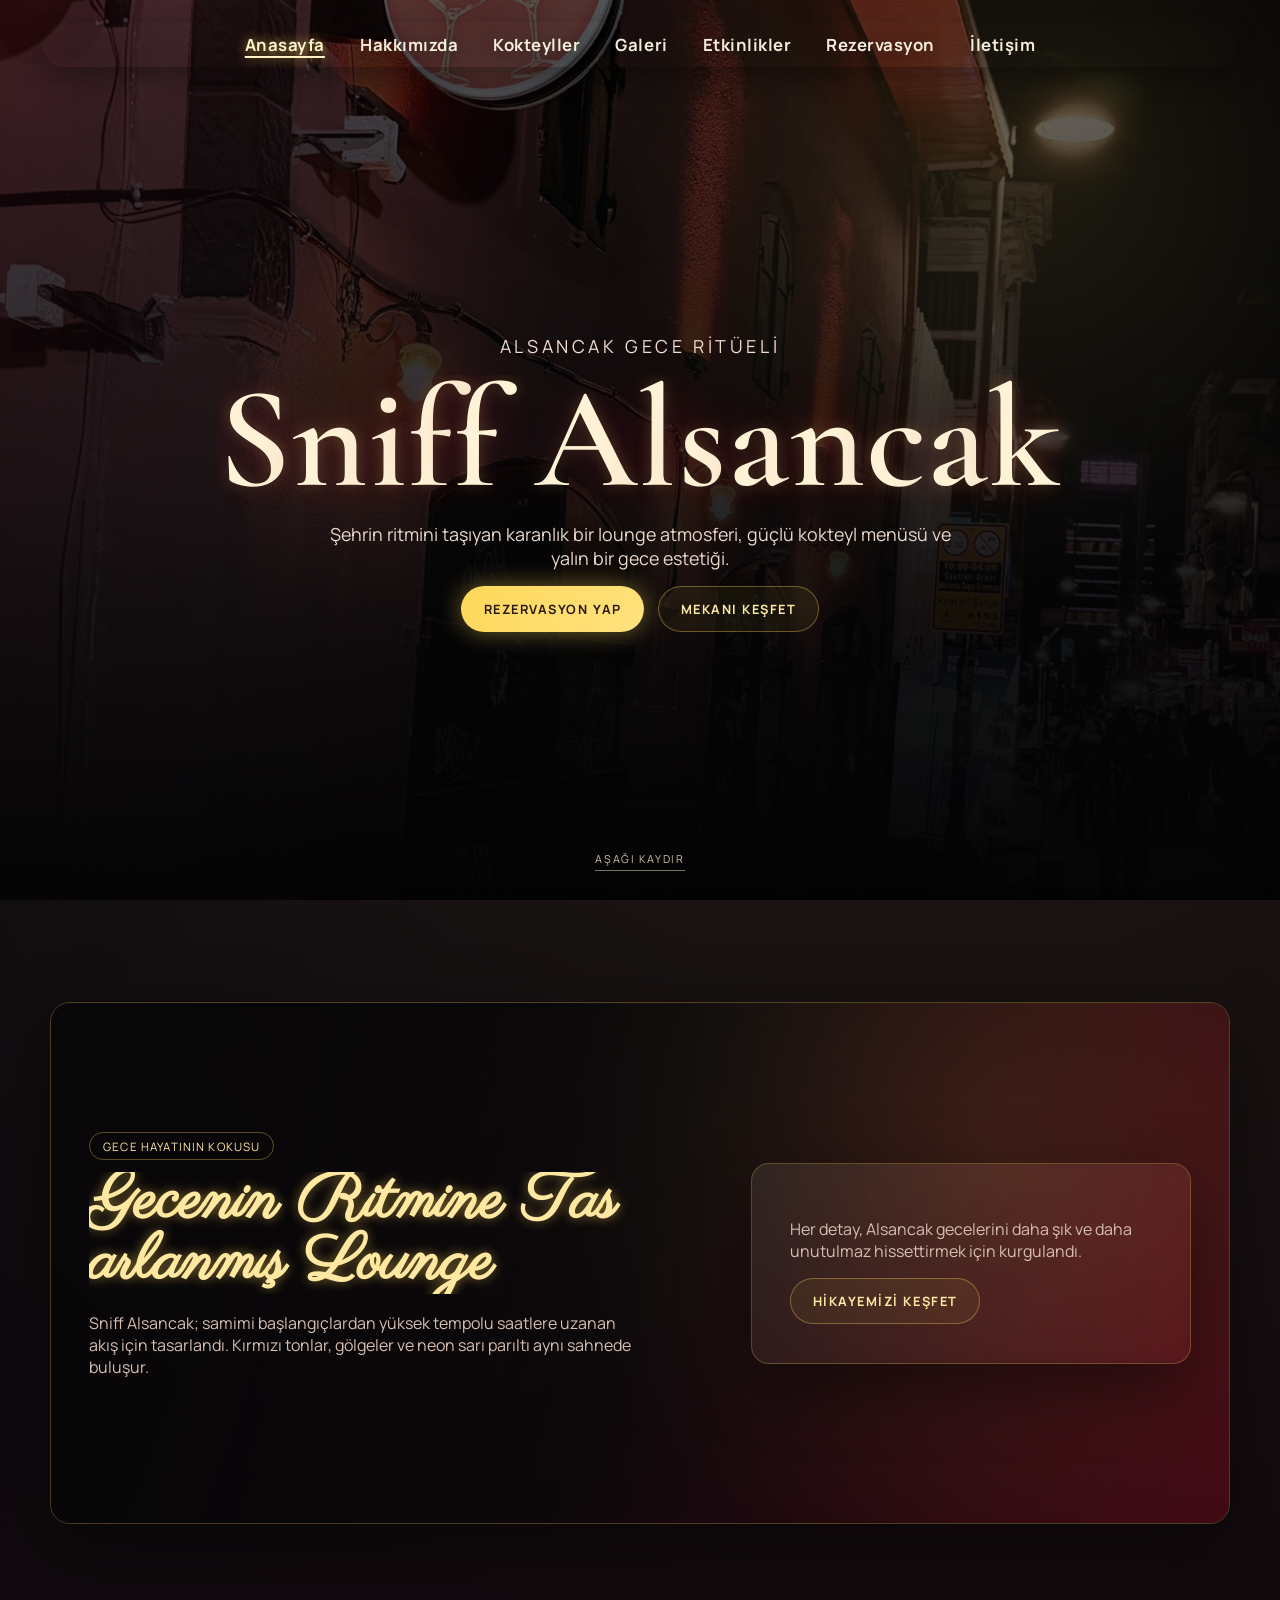
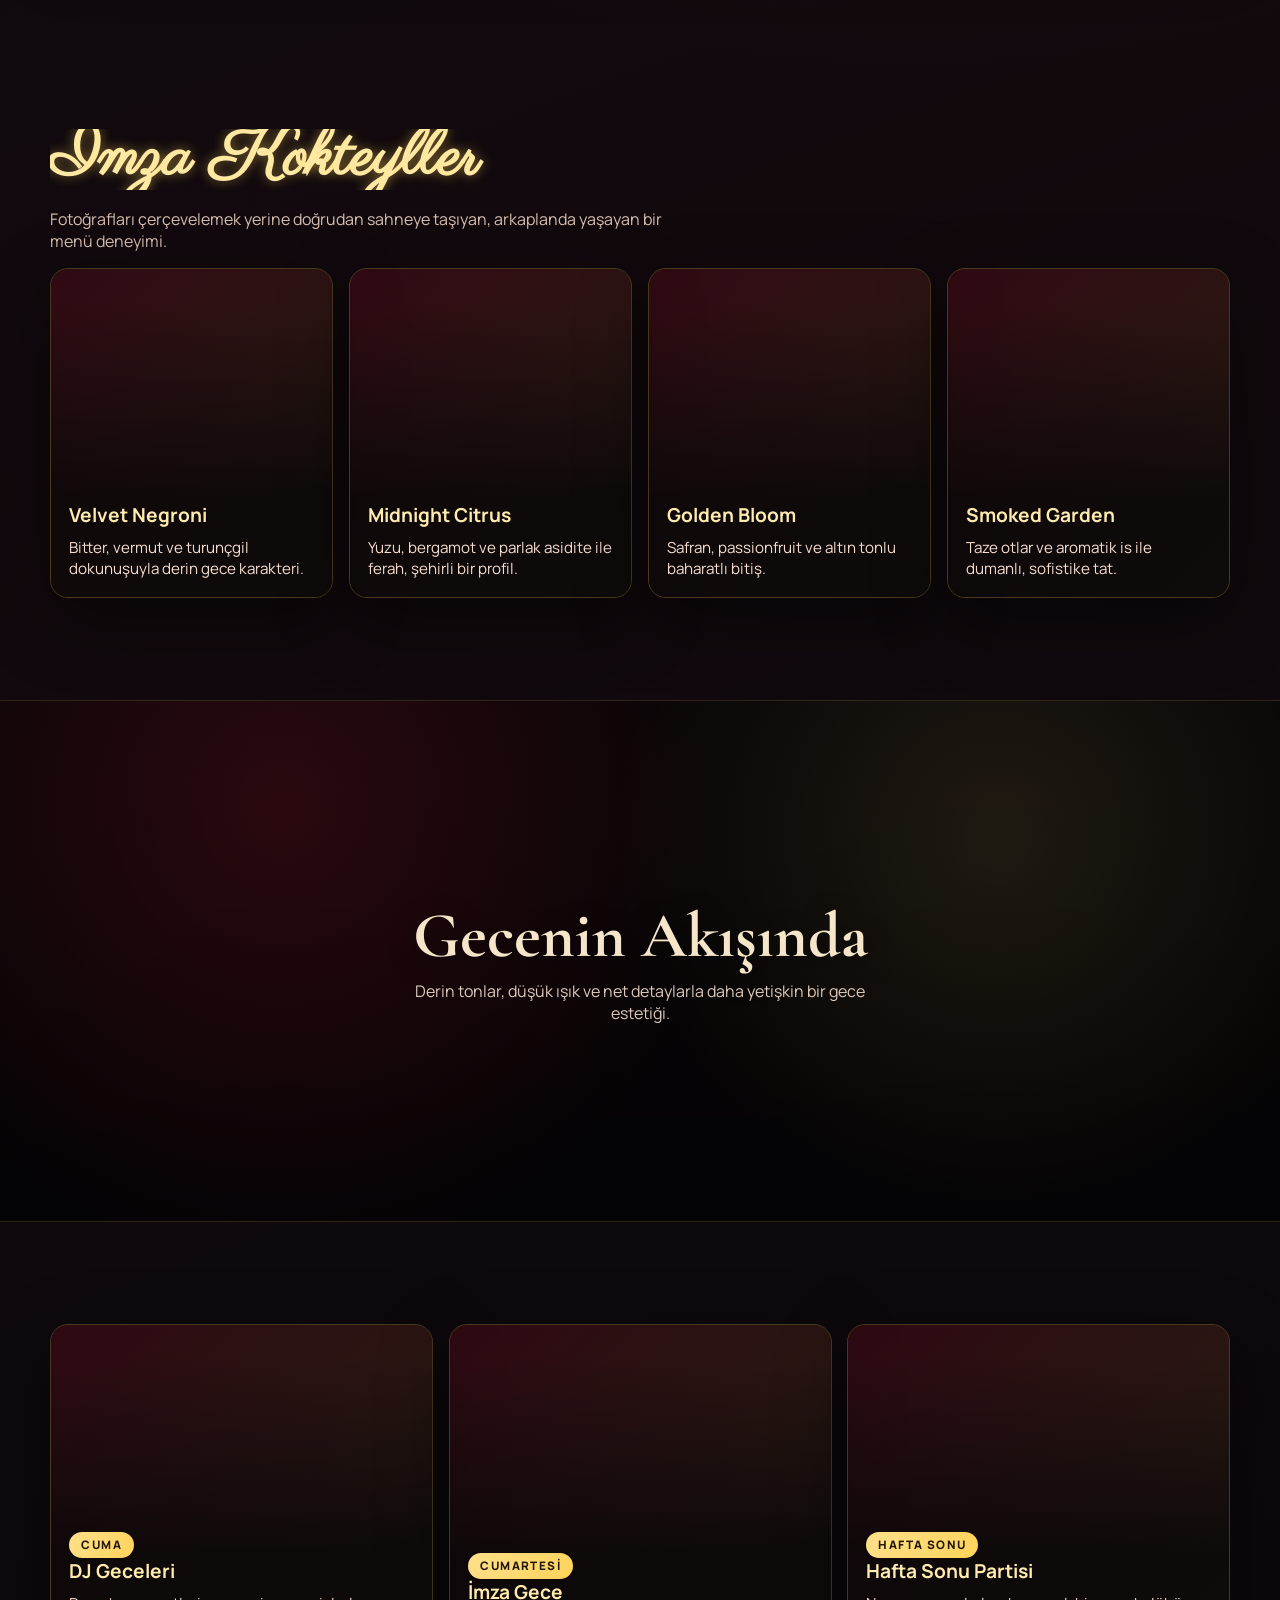
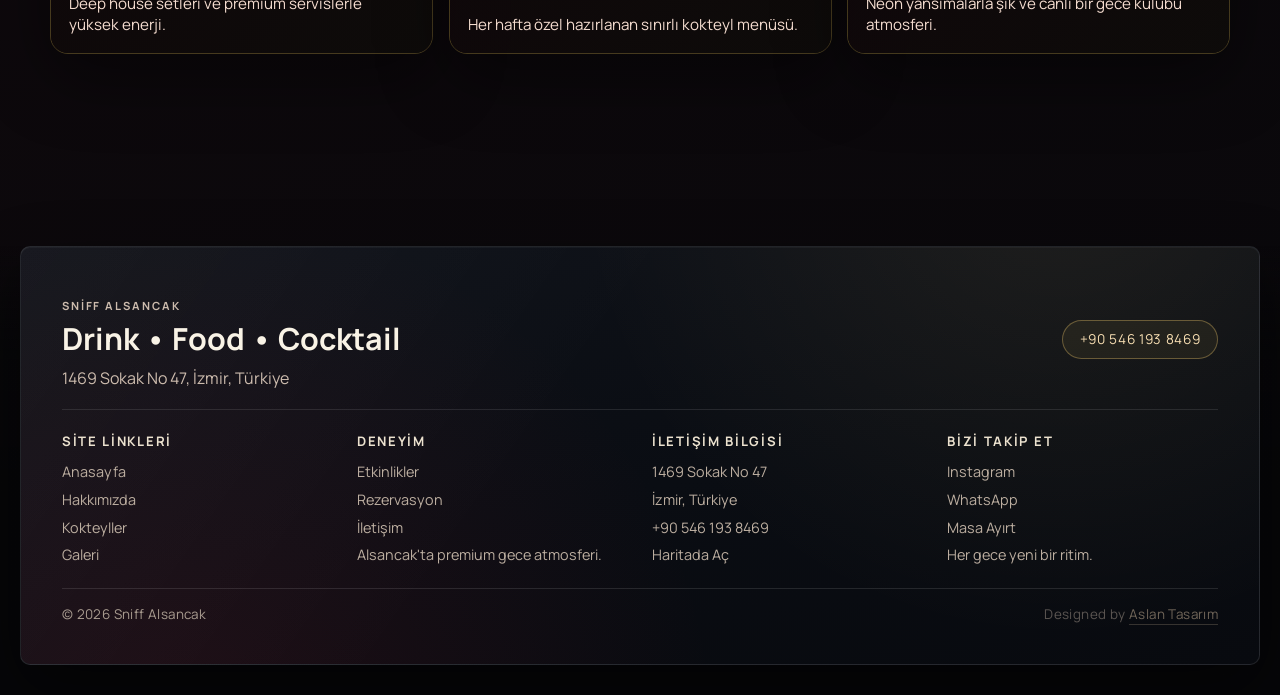
==== commit 7daf2985: "Refine homepage visuals and add video hero background" ====
--- a/index.html
+++ b/index.html
@@ -26,49 +26,24 @@
     </ul>
   </nav>
 
-  <div class="floating-glass-wrap" aria-hidden="true">
-    <img class="floating-glass" src="assets/glass-overlay.png" alt="">
-  </div>
-
   <main>
-    <section class="hero hero-entry" style="--hero-image:url('sniff-fotolar/e86fb6b8-a68b-4090-af71-a86715373188.JPG')">
-      <div class="parallax-container" data-cinematic-parallax>
-        <div class="parallax-layer parallax-background" data-ratio="0.2"></div>
-        <div class="parallax-layer parallax-bar" data-ratio="0.5">
-          <span class="lamp lamp-a"></span>
-          <span class="lamp lamp-b"></span>
-          <span class="lamp lamp-c"></span>
-          <span class="bar-counter"></span>
-        </div>
-        <div class="parallax-layer parallax-cocktails" data-ratio="0.8">
-          <span class="cocktail-item glass-a"></span>
-          <span class="cocktail-item glass-b"></span>
-          <span class="cocktail-item lemon-a"></span>
-          <span class="cocktail-item lemon-b"></span>
-          <span class="cocktail-item ice-a"></span>
-          <span class="cocktail-item ice-b"></span>
-        </div>
-        <div class="parallax-layer parallax-atmosphere" data-ratio="1.2">
-          <span class="smoke smoke-a"></span>
-          <span class="smoke smoke-b"></span>
-          <span class="smoke smoke-c"></span>
-          <span class="flare flare-a"></span>
-          <span class="flare flare-b"></span>
+    <section class="hero hero-entry hero-refined has-video" style="--hero-image:url('sniff-fotolar/e86fb6b8-a68b-4090-af71-a86715373188.JPG')">
+      <div class="hero-bg-video-wrap" aria-hidden="true">
+        <video class="hero-bg-video" autoplay muted loop playsinline preload="metadata" poster="sniff-fotolar/e86fb6b8-a68b-4090-af71-a86715373188.JPG">
+          <source src="home-bg-video.mp4" type="video/mp4">
+        </video>
+      </div>
+      <div class="hero-refined-film" aria-hidden="true"></div>
+      <div class="hero-content hero-refined-content">
+        <p class="hero-kicker" data-reveal>Alsancak Gece Ritüeli</p>
+        <h1 class="hero-title-split" data-split data-reveal>Sniff Alsancak</h1>
+        <p class="hero-intro-copy" data-reveal>Şehrin ritmini taşıyan karanlık bir lounge atmosferi, güçlü kokteyl menüsü ve yalın bir gece estetiği.</p>
+        <div class="hero-actions">
+          <a class="btn btn-primary" data-reveal href="reservation.html">Rezervasyon Yap</a>
+          <a class="btn btn-ghost" data-reveal href="#kesfet">Mekanı Keşfet</a>
         </div>
       </div>
-      <div class="hero-content hero-entry-content" data-reveal>
-        <p class="hero-kicker">Alsancak Gece Ritüeli</p>
-        <div class="entry-mark-wrap">
-          <div class="entry-mark">S</div>
-          <p class="entry-brand">Sniff Alsancak</p>
-          <p class="entry-tagline">İçki • Yemek • Kokteyl</p>
-        </div>
-        <div class="hero-actions">
-          <a class="btn btn-primary" href="reservation.html">Rezervasyon Yap</a>
-          <a class="btn btn-ghost" href="#kesfet">Mekanı Keşfet</a>
-        </div>
-      </div>
-      <a class="entry-scroll" href="#kesfet">Aşağı Kaydır</a>
+      <a class="entry-scroll entry-scroll-clean" href="#kesfet">Aşağı Kaydır</a>
     </section>
 
     <section id="kesfet" class="section">
@@ -76,7 +51,7 @@
         <div class="bg-cover-content">
           <div>
             <span class="badge">Gece Hayatının Kokusu</span>
-            <h2 class="section-title">Gecenin Ritmine Tasarlanmış Lounge</h2>
+            <h2 class="section-title" data-split data-reveal>Gecenin Ritmine Tasarlanmış Lounge</h2>
             <p class="lead">Sniff Alsancak; samimi başlangıçlardan yüksek tempolu saatlere uzanan akış için tasarlandı. Kırmızı tonlar, gölgeler ve neon sarı parıltı aynı sahnede buluşur.</p>
           </div>
           <div class="copy-panel">
@@ -89,7 +64,7 @@
 
     <section class="section">
       <div class="container">
-        <h2 class="section-title" data-reveal>İmza Kokteyller</h2>
+        <h2 class="section-title" data-split data-reveal>İmza Kokteyller</h2>
         <p class="lead" data-reveal>Fotoğrafları çerçevelemek yerine doğrudan sahneye taşıyan, arkaplanda yaşayan bir menü deneyimi.</p>
         <div class="grid grid-4">
           <article class="photo-card" style="--card-image:url('https://images.unsplash.com/photo-1749314374163-185677265d63?auto=format&fit=crop&fm=jpg&ixlib=rb-4.1.0&q=80&w=2400')" data-reveal>
@@ -108,16 +83,11 @@
       </div>
     </section>
 
-    <section class="parallax-showcase">
-      <div class="parallax-layers">
-        <span class="layer layer-red parallax" data-speed="0.07"></span>
-        <span class="layer layer-gold parallax" data-speed="0.12"></span>
-        <span class="layer layer-mid parallax" data-speed="0.16"></span>
-      </div>
-      <div class="showcase-glass parallax" data-speed="0.2" aria-hidden="true"></div>
-      <div class="showcase-copy" data-reveal>
+    <section class="showcase-band" style="--showcase-image:url('sniff-fotolar/aaf7b26f-438d-4267-97e8-f2ba2b7990c2.JPG')">
+      <div class="showcase-band-overlay" aria-hidden="true"></div>
+      <div class="showcase-copy showcase-copy-clean" data-reveal>
         <h2>Gecenin Akışında</h2>
-        <p>Kaydırdıkça ışık, doku ve ritim katman katman açılır.</p>
+        <p>Derin tonlar, düşük ışık ve net detaylarla daha yetişkin bir gece estetiği.</p>
       </div>
     </section>
 
@@ -136,65 +106,57 @@
     </section>
   </main>
 
-    <footer class="site-footer" data-scroll-divider>
-    <div class="footer-modern footer-modern-full">
-      <div class="ornament-divider footer-divider">
-        <span class="orn-line orn-left"></span>
-        <span class="orn-sigil" aria-hidden="true">
-          <svg viewBox="0 0 160 36" role="presentation">
-            <path d="M4 18c8 0 8-12 0-12-8 0-8 24 16 24s24-24 0-24" />
-            <path d="M156 18c-8 0-8-12 0-12 8 0 8 24-16 24s-24-24 0-24" />
-          </svg>
-        </span>
-        <span class="orn-line orn-right"></span>
+  <footer class="site-footer">
+    <div class="footer-modern footer-shell" data-reveal>
+      <div class="footer-top-row">
+        <div class="footer-brand-area">
+          <p class="footer-label">Sniff Alsancak</p>
+          <h3>Drink • Food • Cocktail</h3>
+          <p>1469 Sokak No 47, İzmir, Türkiye</p>
+        </div>
+        <a class="footer-phone-link" href="tel:+905461938469">+90 546 193 8469</a>
       </div>
 
-      <div class="footer-hero-row">
-        <div class="footer-brand-block">
-          <p class="footer-mini">Sniff Alsancak</p>
-          <h3>Alsancak gecesinin premium buluşma noktası.</h3>
-          <p>1469 Sokak No 47, İzmir, Türkiye • +90 546 193 8469</p>
-        </div>
-        <a class="btn btn-primary footer-cta" href="reservation.html">Rezervasyon Yap</a>
-      </div>
-
-      <div class="footer-links-grid">
-        <div class="footer-col">
-          <h4>Mekan</h4>
-          <p>Drink • Food • Cocktail</p>
-          <p>Instagram: @sniffalsancak</p>
+      <div class="footer-columns">
+        <div class="footer-column">
+          <h4>Site Linkleri</h4>
+          <a href="index.html">Anasayfa</a>
+          <a href="about.html">Hakkımızda</a>
+          <a href="cocktails.html">Kokteyller</a>
+          <a href="gallery.html">Galeri</a>
         </div>
 
-        <div class="footer-col">
-          <h4>Sayfalar</h4>
-          <a href="index.html">Anasayfa</a>
-          <a href="cocktails.html">Kokteyller</a>
+        <div class="footer-column">
+          <h4>Deneyim</h4>
           <a href="events.html">Etkinlikler</a>
+          <a href="reservation.html">Rezervasyon</a>
           <a href="contact.html">İletişim</a>
+          <p>Alsancak'ta premium gece atmosferi.</p>
         </div>
 
-        <div class="footer-col">
-          <h4>Program</h4>
-          <p>Cuma: DJ Geceleri</p>
-          <p>Cumartesi: İmza Kokteyl Gecesi</p>
-          <p>Hafta Sonu: Weekend Party</p>
+        <div class="footer-column">
+          <h4>İletişim Bilgisi</h4>
+          <p>1469 Sokak No 47</p>
+          <p>İzmir, Türkiye</p>
+          <a href="tel:+905461938469">+90 546 193 8469</a>
+          <a href="https://maps.google.com/?q=1469+Sokak+No+47+Izmir" target="_blank" rel="noopener">Haritada Aç</a>
         </div>
 
-        <div class="footer-col">
-          <h4>Sosyal</h4>
-          <div class="socials modern-socials">
-            <a href="https://www.instagram.com/sniffalsancak/" target="_blank" rel="noopener">Instagram</a>
-            <a href="tel:+905461938469">Ara</a>
-            <a href="reservation.html">Masa Ayırt</a>
-          </div>
+        <div class="footer-column">
+          <h4>Bizi Takip Et</h4>
+          <a href="https://www.instagram.com/sniffalsancak/" target="_blank" rel="noopener">Instagram</a>
+          <a href="https://wa.me/905461938469" target="_blank" rel="noopener">WhatsApp</a>
+          <a href="reservation.html">Masa Ayırt</a>
+          <p>Her gece yeni bir ritim.</p>
         </div>
       </div>
 
-      <div class="footer-bottom-line">
+      <div class="footer-bottom-row">
         <span>© <span data-year></span> Sniff Alsancak</span>
         <span class="footer-credit">Designed by <a href="https://aslandigital.tr" target="_blank" rel="noopener">Aslan Tasarım</a></span>
       </div>
     </div>
   </footer>
+
 </body>
 </html>
--- a/assets/style.css
+++ b/assets/style.css
@@ -1,4 +1,4 @@
-@import url('https://fonts.googleapis.com/css2?family=Manrope:wght@300;400;500;700;800&family=Parisienne&display=swap');
+@import url('https://fonts.googleapis.com/css2?family=Cormorant+Garamond:wght@500;600;700&family=Manrope:wght@300;400;500;700;800&family=Parisienne&display=swap');
 
 :root {
   --wine: #6b0719;
@@ -38,6 +38,12 @@
   overflow-x: hidden;
 }
 
+.home-entry {
+  background:
+    radial-gradient(circle at 72% 10%, rgba(255, 206, 110, 0.08), transparent 36%),
+    linear-gradient(160deg, #0a0b0f 0%, #12090d 48%, #08080b 100%);
+}
+
 body::before {
   content: '';
   position: fixed;
@@ -48,6 +54,13 @@
   pointer-events: none;
   mix-blend-mode: screen;
   z-index: -1;
+}
+
+.home-entry::before {
+  background:
+    radial-gradient(circle at 18% 22%, rgba(158, 22, 43, 0.14), transparent 42%),
+    radial-gradient(circle at 84% 72%, rgba(255, 214, 120, 0.08), transparent 38%);
+  opacity: 0.75;
 }
 
 a {
@@ -221,6 +234,10 @@
   padding-top: 5.9rem;
 }
 
+.home-entry main {
+  padding-top: 0;
+}
+
 .floating-glass-wrap {
   position: fixed;
   right: -16vw;
@@ -304,6 +321,88 @@
   transform: translate3d(0, var(--hero-offset), 0) scale(1.08);
 }
 
+.hero-refined {
+  min-height: 100svh;
+}
+
+.hero-refined::before {
+  background:
+    linear-gradient(180deg, rgba(6, 6, 8, 0.24) 0%, rgba(6, 6, 8, 0.74) 62%, rgba(6, 6, 8, 0.96) 100%),
+    linear-gradient(110deg, rgba(134, 18, 38, 0.2), rgba(14, 14, 18, 0) 44%);
+}
+
+.hero-refined::after {
+  opacity: 0.54;
+  filter: saturate(0.75) brightness(0.58) contrast(1.06);
+  transform: translate3d(0, var(--hero-offset), 0) scale(1.03);
+  animation: none;
+}
+
+.hero-refined.has-video::after {
+  opacity: 0;
+}
+
+.hero-bg-video-wrap {
+  position: absolute;
+  inset: -2%;
+  overflow: hidden;
+  pointer-events: none;
+  z-index: -3;
+}
+
+.hero-bg-video {
+  width: 100%;
+  height: 100%;
+  object-fit: cover;
+  transform: scale(1.06);
+  transform-origin: center;
+  filter: saturate(0.75) brightness(0.46) contrast(1.06);
+  will-change: transform;
+}
+
+.hero-refined-film {
+  position: absolute;
+  inset: 0;
+  z-index: 1;
+  pointer-events: none;
+  background:
+    linear-gradient(180deg, rgba(0, 0, 0, 0) 55%, rgba(0, 0, 0, 0.46) 100%),
+    radial-gradient(circle at 80% 18%, rgba(255, 214, 120, 0.12), transparent 34%);
+}
+
+.hero-refined-content {
+  display: grid;
+  place-items: center;
+  text-align: center;
+  gap: 1.05rem;
+  padding-top: clamp(8rem, 16vh, 11rem);
+  z-index: 3;
+}
+
+.hero-refined .hero-kicker {
+  margin-bottom: 0;
+}
+
+.hero-refined .hero-title-split {
+  text-shadow:
+    0 0 16px rgba(255, 216, 120, 0.16),
+    0 10px 30px rgba(0, 0, 0, 0.62);
+}
+
+.hero-refined .hero-intro-copy {
+  width: min(60ch, 100%);
+  color: #ead8cb;
+}
+
+.entry-scroll-clean {
+  color: rgba(236, 220, 188, 0.88);
+  text-transform: uppercase;
+  letter-spacing: 0.16em;
+  font-size: 0.68rem;
+  border-bottom: 1px solid rgba(236, 220, 188, 0.52);
+  padding-bottom: 0.28rem;
+}
+
 .parallax-container {
   position: absolute;
   inset: 0;
@@ -528,60 +627,208 @@
   transform: rotate(8deg);
 }
 
-.hero-entry-content {
+.particle {
+  position: absolute;
+  border-radius: 50%;
+  background: radial-gradient(circle, rgba(255, 244, 208, 0.95), rgba(255, 244, 208, 0));
+  filter: blur(1px);
+  animation: particleFloat 7.5s ease-in-out infinite;
+}
+
+.particle-a {
+  width: 7px;
+  height: 7px;
+  left: 32%;
+  top: 30%;
+}
+
+.particle-b {
+  width: 9px;
+  height: 9px;
+  left: 58%;
+  top: 40%;
+  animation-delay: 1.2s;
+}
+
+.particle-c {
+  width: 6px;
+  height: 6px;
+  right: 26%;
+  top: 22%;
+  animation-delay: 2.1s;
+}
+
+.particle-d {
+  width: 8px;
+  height: 8px;
+  right: 35%;
+  bottom: 24%;
+  animation-delay: 2.8s;
+}
+
+.hero-cinematic {
+  --entry-progress: 0;
+}
+
+.hero-cinematic::before {
+  background:
+    linear-gradient(180deg, rgba(7, 5, 6, 0.24) 2%, rgba(7, 5, 6, 0.68) 56%, rgba(7, 5, 6, 0.94)),
+    radial-gradient(circle at 52% 12%, rgba(255, 230, 166, 0.24), transparent 42%);
+}
+
+.hero-cinematic::after {
+  opacity: 0.22;
+  filter: saturate(0.68) brightness(0.58) blur(1px);
+}
+
+.hero-cinematic-content {
   display: grid;
   place-items: center;
   text-align: center;
-  padding-top: 9rem;
-  gap: 0.9rem;
+  padding-top: clamp(8rem, 17vh, 12rem);
+  gap: 0.95rem;
   position: relative;
+  z-index: 6;
+}
+
+.hero-cinematic .hero-kicker {
+  margin-bottom: 0.1rem;
+}
+
+.hero h1.hero-title-split {
+  margin: 0;
+  font-family: 'Cormorant Garamond', 'Times New Roman', serif;
+  font-size: clamp(3.4rem, 12vw, 9rem);
+  line-height: 0.9;
+  font-weight: 600;
+  letter-spacing: 0.01em;
+  color: #fff3d7;
+  text-shadow:
+    0 0 16px rgba(255, 216, 120, 0.22),
+    0 0 52px rgba(145, 24, 44, 0.48);
+}
+
+.hero p.hero-intro-copy {
+  margin: 0;
+  width: min(60ch, 100%);
+}
+
+.hero-side-visual {
+  position: absolute;
+  right: -11vw;
+  top: 11vh;
+  width: min(56vw, 760px);
+  height: 88vh;
+  pointer-events: none;
   z-index: 4;
-}
-
-.entry-mark-wrap {
+  mix-blend-mode: screen;
+  opacity: 0.83;
+}
+
+.hero-side-visual::before {
+  content: '';
+  position: absolute;
+  inset: 16% 18% 10% 8%;
+  background: radial-gradient(circle, rgba(255, 214, 110, 0.14), rgba(130, 15, 36, 0.24) 58%, transparent 78%);
+  filter: blur(28px);
+}
+
+.hero-side-visual img {
+  width: 100%;
+  height: 100%;
+  object-fit: contain;
+  transform: translate3d(0, 0, 0) rotate(-9deg) scale(1.02);
+  transform-origin: 56% 28%;
+  filter:
+    drop-shadow(0 0 34px rgba(255, 214, 110, 0.34))
+    drop-shadow(0 0 70px rgba(160, 24, 40, 0.28));
+  will-change: transform;
+}
+
+.hero-floating-decor {
+  position: absolute;
+  inset: 0;
+  pointer-events: none;
+  z-index: 5;
+}
+
+.decor-line {
+  position: absolute;
+  height: 1px;
+  background: linear-gradient(90deg, transparent, rgba(255, 216, 120, 0.82), transparent);
+  opacity: 0.78;
+}
+
+.decor-line-a {
+  top: 28%;
+  left: 6%;
+  width: 230px;
+  transform: rotate(-10deg);
+}
+
+.decor-line-b {
+  top: 66%;
+  right: 11%;
+  width: 180px;
+  transform: rotate(12deg);
+}
+
+.decor-orb {
+  position: absolute;
+  border-radius: 50%;
+  filter: blur(16px);
+}
+
+.decor-orb-a {
+  width: 110px;
+  height: 110px;
+  left: 10%;
+  bottom: 17%;
+  background: radial-gradient(circle, rgba(255, 216, 120, 0.24), transparent 72%);
+}
+
+.decor-orb-b {
+  width: 150px;
+  height: 150px;
+  right: 21%;
+  top: 14%;
+  background: radial-gradient(circle, rgba(175, 19, 47, 0.36), transparent 72%);
+}
+
+.entry-scroll {
+  position: absolute;
+  left: 50%;
+  bottom: 1.8rem;
+  transform: translateX(-50%);
+  z-index: 7;
+}
+
+.entry-scroll-modern {
   display: grid;
-  gap: 0.2rem;
   justify-items: center;
-}
-
-.entry-mark {
-  font-family: 'Parisienne', cursive;
-  font-size: clamp(6rem, 20vw, 14rem);
-  line-height: 0.7;
-  color: rgba(255, 245, 215, 0.96);
-  text-shadow:
-    0 0 15px rgba(255, 227, 148, 0.38),
-    0 0 42px rgba(10, 7, 6, 0.8);
-}
-
-.entry-brand {
-  margin: -0.2rem 0 0;
-  font-family: 'Parisienne', cursive;
-  font-size: clamp(2rem, 6vw, 4rem);
-  color: rgba(255, 239, 191, 0.98);
-  text-shadow: 0 4px 18px rgba(0, 0, 0, 0.62);
-}
-
-.entry-tagline {
-  margin: 0.25rem 0 0;
+  gap: 0.38rem;
+  color: rgba(255, 236, 176, 0.92);
+  letter-spacing: 0.16em;
   text-transform: uppercase;
-  letter-spacing: 0.26em;
-  font-size: 0.74rem;
-  color: #f4dfb0;
-}
-
-.entry-scroll {
-  position: absolute;
-  left: 50%;
-  bottom: 2rem;
-  transform: translateX(-50%);
-  color: rgba(255, 236, 176, 0.92);
-  letter-spacing: 0.18em;
-  text-transform: uppercase;
-  font-size: 0.73rem;
-  border-bottom: 1px solid rgba(255, 236, 176, 0.72);
-  padding-bottom: 0.3rem;
-  z-index: 4;
+  font-size: 0.68rem;
+}
+
+.scroll-line {
+  width: 1px;
+  height: 70px;
+  background: rgba(255, 236, 176, 0.25);
+  position: relative;
+  overflow: hidden;
+}
+
+.scroll-thumb {
+  display: block;
+  width: 100%;
+  height: 26px;
+  background: linear-gradient(180deg, rgba(255, 236, 176, 1), rgba(255, 236, 176, 0.14));
+  transform-origin: top;
+  transform: scaleY(calc(0.2 + (var(--entry-progress) * 0.9)));
+  transition: transform 0.2s ease;
 }
 
 .home-entry .floating-glass-wrap {
@@ -985,6 +1232,57 @@
   color: #edd7c8;
 }
 
+.showcase-band {
+  position: relative;
+  min-height: clamp(340px, 58vh, 620px);
+  display: grid;
+  place-items: center;
+  overflow: hidden;
+  border-top: 1px solid rgba(255, 216, 90, 0.14);
+  border-bottom: 1px solid rgba(255, 216, 90, 0.14);
+  isolation: isolate;
+}
+
+.showcase-band::before {
+  content: '';
+  position: absolute;
+  inset: 0;
+  background:
+    linear-gradient(180deg, rgba(5, 5, 7, 0.68), rgba(5, 5, 7, 0.82)),
+    var(--showcase-image) center / cover no-repeat;
+  filter: saturate(0.72) brightness(0.52);
+  transform: scale(1.02);
+  z-index: -2;
+}
+
+.showcase-band-overlay {
+  position: absolute;
+  inset: 0;
+  background:
+    radial-gradient(circle at 22% 20%, rgba(155, 24, 44, 0.24), transparent 42%),
+    radial-gradient(circle at 78% 26%, rgba(255, 214, 120, 0.1), transparent 36%);
+  z-index: -1;
+}
+
+.showcase-band .showcase-copy {
+  position: relative;
+  bottom: auto;
+  text-align: center;
+  padding: 1rem 1.2rem;
+}
+
+.showcase-copy-clean h2 {
+  font-family: 'Cormorant Garamond', 'Times New Roman', serif;
+  font-size: clamp(2.2rem, 5.6vw, 4rem);
+  color: #f5e6c9;
+  text-shadow: 0 6px 24px rgba(0, 0, 0, 0.56);
+}
+
+.showcase-copy-clean p {
+  color: #dcc9bb;
+  max-width: 48ch;
+}
+
 .gallery-grid {
   display: grid;
   grid-template-columns: repeat(12, minmax(0, 1fr));
@@ -1259,153 +1557,166 @@
 }
 
 footer {
-  border-top: 1px solid rgba(255, 216, 90, 0.14);
-  padding: 2.1rem 0;
+  padding: 0;
   color: var(--text-muted);
 }
 
-.footer-grid {
+.site-footer {
+  margin-top: clamp(3.4rem, 7vw, 6.2rem);
+  padding: 0 0 clamp(1.2rem, 2.5vw, 1.85rem);
+  border-top: 0;
+  background: linear-gradient(180deg, rgba(11, 8, 10, 0) 0%, rgba(7, 7, 9, 0.88) 24%, #060608 100%);
+}
+
+.footer-modern {
+  position: relative;
+  width: min(100% - 2rem, 1240px);
+  margin: 0 auto;
+  border: 1px solid rgba(255, 255, 255, 0.1);
+  border-radius: 10px;
+  padding: clamp(1.45rem, 3.2vw, 2.55rem);
+  background:
+    linear-gradient(125deg, rgba(255, 255, 255, 0.03) 0%, rgba(255, 255, 255, 0) 44%),
+    linear-gradient(170deg, #0f1219 0%, #0a0d13 55%, #080a0f 100%);
+  box-shadow:
+    0 24px 64px rgba(0, 0, 0, 0.48),
+    inset 0 1px 0 rgba(255, 255, 255, 0.04);
+  overflow: hidden;
+}
+
+.footer-modern::before {
+  content: '';
+  position: absolute;
+  inset: 0;
+  background:
+    radial-gradient(circle at 84% -22%, rgba(255, 214, 120, 0.08), transparent 42%),
+    radial-gradient(circle at 12% 120%, rgba(185, 28, 48, 0.12), transparent 46%);
+  pointer-events: none;
+}
+
+.footer-shell > * {
+  position: relative;
+  z-index: 1;
+}
+
+.footer-top-row {
   display: flex;
-  gap: 1rem;
   justify-content: space-between;
-  align-items: center;
+  align-items: flex-start;
+  gap: 1.15rem;
   flex-wrap: wrap;
-}
-
-.site-footer {
-  padding: 2.4rem 0 0;
-  border-top: 1px solid rgba(255, 216, 90, 0.12);
-  background: linear-gradient(180deg, #120d11, #090709 70%);
-}
-
-.footer-modern {
-  --divider-progress: 0.06;
-  background: transparent;
-  border: 0;
-  border-radius: 0;
-  padding: clamp(1.2rem, 3vw, 2rem) clamp(1rem, 4vw, 2.4rem) 1.6rem;
-  box-shadow: none;
-}
-
-.footer-modern-full {
-  width: 100%;
-  max-width: none;
+  padding-bottom: 1.15rem;
+  border-bottom: 1px solid rgba(255, 255, 255, 0.1);
+}
+
+.footer-brand-area {
+  max-width: 580px;
+}
+
+.footer-label {
   margin: 0;
-}
-
-.footer-divider {
-  margin-top: 0.2rem;
-}
-
-.footer-hero-row {
-  margin-top: 1.1rem;
+  text-transform: uppercase;
+  letter-spacing: 0.17em;
+  color: #f4c977;
+  font-size: 0.7rem;
+  font-weight: 700;
+}
+
+.footer-brand-area h3 {
+  margin: 0.52rem 0 0;
+  font-size: clamp(1.18rem, 2.4vw, 1.9rem);
+  line-height: 1.15;
+  color: #f9f3e6;
+  font-weight: 700;
+}
+
+.footer-brand-area p {
+  margin: 0.55rem 0 0;
+  color: #cdbcae;
+  line-height: 1.55;
+}
+
+.footer-phone-link {
+  align-self: center;
+  border: 1px solid rgba(255, 211, 114, 0.32);
+  background: rgba(255, 209, 110, 0.06);
+  border-radius: 999px;
+  padding: 0.58rem 1.05rem;
+  color: #f7deb2;
+  font-size: 0.85rem;
+  letter-spacing: 0.05em;
+  white-space: nowrap;
+  transition: border-color 0.25s ease, color 0.25s ease, background-color 0.25s ease;
+}
+
+.footer-phone-link:hover {
+  border-color: rgba(255, 216, 120, 0.68);
+  background: rgba(255, 216, 120, 0.12);
+  color: #fff2d4;
+}
+
+.footer-columns {
+  margin-top: 1.35rem;
+  display: grid;
+  grid-template-columns: repeat(4, minmax(0, 1fr));
+  gap: clamp(0.9rem, 2vw, 1.5rem);
+}
+
+.footer-column {
+  min-width: 0;
+}
+
+.footer-column h4 {
+  margin: 0 0 0.7rem;
+  color: #ece2cf;
+  font-size: 0.82rem;
+  text-transform: uppercase;
+  letter-spacing: 0.13em;
+  font-weight: 700;
+}
+
+.footer-column p,
+.footer-column a {
+  display: block;
+  margin: 0.34rem 0 0;
+  color: #bcaea0;
+  font-size: 0.9rem;
+  line-height: 1.55;
+  transition: color 0.2s ease;
+}
+
+.footer-column a:hover {
+  color: #f6dfb6;
+}
+
+.footer-bottom-row {
+  margin-top: 1.35rem;
+  padding-top: 1rem;
+  border-top: 1px solid rgba(255, 255, 255, 0.11);
   display: flex;
   justify-content: space-between;
   gap: 1rem;
-  align-items: center;
   flex-wrap: wrap;
-}
-
-.footer-brand-block {
-  max-width: 620px;
-}
-
-.footer-mini {
-  margin: 0;
-  text-transform: uppercase;
-  letter-spacing: 0.16em;
-  color: #f4c977;
-  font-size: 0.72rem;
-}
-
-.footer-brand-block h3 {
-  margin: 0.55rem 0 0;
-  color: #fff1cb;
-  font-size: clamp(1.2rem, 2.6vw, 2rem);
-  line-height: 1.1;
-}
-
-.footer-brand-block p {
-  margin: 0.5rem 0 0;
-  color: #dac5b7;
-}
-
-.footer-cta {
-  white-space: nowrap;
-}
-
-.footer-links-grid {
-  margin-top: 1.25rem;
-  display: grid;
-  grid-template-columns: repeat(4, minmax(0, 1fr));
-  gap: 1rem;
-}
-
-.footer-col {
-  border: 1px solid rgba(255, 216, 90, 0.12);
-  border-radius: 14px;
-  padding: 0.85rem;
-  background: rgba(255, 255, 255, 0.02);
-}
-
-.footer-col h4 {
-  margin: 0 0 0.6rem;
-  color: #fbe6ad;
-  font-size: 0.92rem;
-  text-transform: uppercase;
-  letter-spacing: 0.11em;
-}
-
-.footer-col p {
-  margin: 0.4rem 0 0;
-  color: #cab4a7;
-  font-size: 0.92rem;
-}
-
-.footer-col a {
-  display: block;
-  margin-top: 0.38rem;
-  color: #f3e2ce;
-  font-size: 0.92rem;
-}
-
-.footer-col a:hover {
-  color: #ffe09b;
-}
-
-.modern-socials {
-  flex-wrap: wrap;
-  gap: 0.45rem;
-}
-
-.modern-socials a {
-  padding: 0.4rem 0.7rem;
-}
-
-.footer-bottom-line {
-  margin-top: 1rem;
-  padding-top: 0.9rem;
-  border-top: 1px solid rgba(255, 216, 90, 0.16);
-  display: flex;
-  justify-content: space-between;
-  gap: 1rem;
-  color: #c5ada2;
-  font-size: 0.88rem;
-  flex-wrap: wrap;
+  color: #a99c90;
+  font-size: 0.84rem;
+  letter-spacing: 0.03em;
 }
 
 .footer-credit {
-  opacity: 0.58;
+  opacity: 0.5;
 }
 
 .footer-credit a {
-  color: #d9bfa6;
-  text-decoration: underline;
-  text-underline-offset: 0.15rem;
+  color: #d6bea0;
+  text-decoration: none;
+  border-bottom: 1px solid rgba(214, 190, 160, 0.45);
+  padding-bottom: 1px;
+  transition: color 0.2s ease, border-color 0.2s ease;
 }
 
 .footer-credit a:hover {
-  color: #ffe0a0;
+  color: #f7dfb0;
+  border-color: rgba(247, 223, 176, 0.82);
 }
 
 .socials {
@@ -1430,13 +1741,47 @@
 
 [data-reveal] {
   opacity: 0;
-  transform: translateY(26px);
-  transition: transform 0.75s cubic-bezier(0.22, 1, 0.36, 1), opacity 0.75s ease;
+  transform: translate3d(0, 28px, 0) scale(0.985);
+  filter: blur(8px);
+  transition:
+    transform 0.78s cubic-bezier(0.22, 1, 0.36, 1),
+    opacity 0.78s ease,
+    filter 0.78s ease;
+  transition-delay: var(--reveal-delay, 0ms);
+  will-change: transform, opacity, filter;
 }
 
 [data-reveal].visible {
   opacity: 1;
-  transform: translateY(0);
+  transform: translate3d(0, 0, 0) scale(1);
+  filter: blur(0);
+}
+
+[data-split] {
+  overflow: hidden;
+}
+
+[data-split] .split-char,
+[data-split] .split-space {
+  display: inline-block;
+  white-space: pre;
+}
+
+[data-split].split-ready .split-char {
+  opacity: 0;
+  transform: translate3d(0, 40px, 0) skewY(7deg);
+  filter: blur(7px);
+  transition:
+    transform 0.9s cubic-bezier(0.22, 1, 0.36, 1),
+    opacity 0.9s ease,
+    filter 0.9s ease;
+  transition-delay: calc(var(--char-index, 0) * 18ms);
+}
+
+[data-split].split-ready.visible .split-char {
+  opacity: 1;
+  transform: translate3d(0, 0, 0) skewY(0deg);
+  filter: blur(0);
 }
 
 @keyframes smoke {
@@ -1456,6 +1801,18 @@
   }
   50% {
     transform: translate3d(0, -18px, 0) scale(1.08);
+  }
+}
+
+@keyframes particleFloat {
+  0%,
+  100% {
+    transform: translate3d(0, 0, 0);
+    opacity: 0.45;
+  }
+  50% {
+    transform: translate3d(0, -20px, 0);
+    opacity: 0.9;
   }
 }
 
@@ -1509,6 +1866,7 @@
 @media (prefers-reduced-motion: reduce) {
   .parallax-layer,
   .floating-glass,
+  .hero-bg-video,
   .hero::after,
   .page-hero::after,
   .smoke,
@@ -1516,6 +1874,14 @@
     animation: none !important;
     transition: none !important;
     transform: none !important;
+  }
+
+  .hero-refined.has-video::after {
+    opacity: 0.54;
+  }
+
+  .hero-bg-video-wrap {
+    display: none;
   }
 }
 
@@ -1627,6 +1993,25 @@
     display: none;
   }
 
+  .hero-refined-content,
+  .hero-cinematic-content {
+    padding-top: clamp(7rem, 14vh, 9rem);
+  }
+
+  .hero-side-visual {
+    right: -24vw;
+    width: min(76vw, 620px);
+    opacity: 0.62;
+  }
+
+  .hero-intro-copy {
+    width: min(48ch, 100%);
+  }
+
+  .entry-scroll {
+    bottom: 1.1rem;
+  }
+
   .ornament-sides {
     justify-content: center;
     gap: 0.8rem;
@@ -1636,7 +2021,7 @@
     width: 150px;
   }
 
-  .footer-links-grid {
+  .footer-columns {
     grid-template-columns: repeat(2, minmax(0, 1fr));
   }
 }
@@ -1655,7 +2040,52 @@
     padding-top: 5rem;
   }
 
-  .footer-links-grid {
+  .home-entry main {
+    padding-top: 0;
+  }
+
+  .hero-refined-content,
+  .hero-cinematic-content {
+    padding-top: 6.6rem;
+    gap: 0.72rem;
+  }
+
+  .hero-title-split {
+    font-size: clamp(2.6rem, 13vw, 4.4rem);
+  }
+
+  .hero-intro-copy {
+    width: min(40ch, 100%);
+    font-size: 0.95rem;
+  }
+
+  .hero-side-visual {
+    display: none;
+  }
+
+  .decor-line {
+    display: none;
+  }
+
+  .entry-scroll-modern {
+    font-size: 0.6rem;
+    letter-spacing: 0.12em;
+  }
+
+  .scroll-line {
+    height: 56px;
+  }
+
+  .footer-top-row {
+    flex-direction: column;
+    align-items: flex-start;
+  }
+
+  .footer-phone-link {
+    align-self: flex-start;
+  }
+
+  .footer-columns {
     grid-template-columns: 1fr;
   }
 }
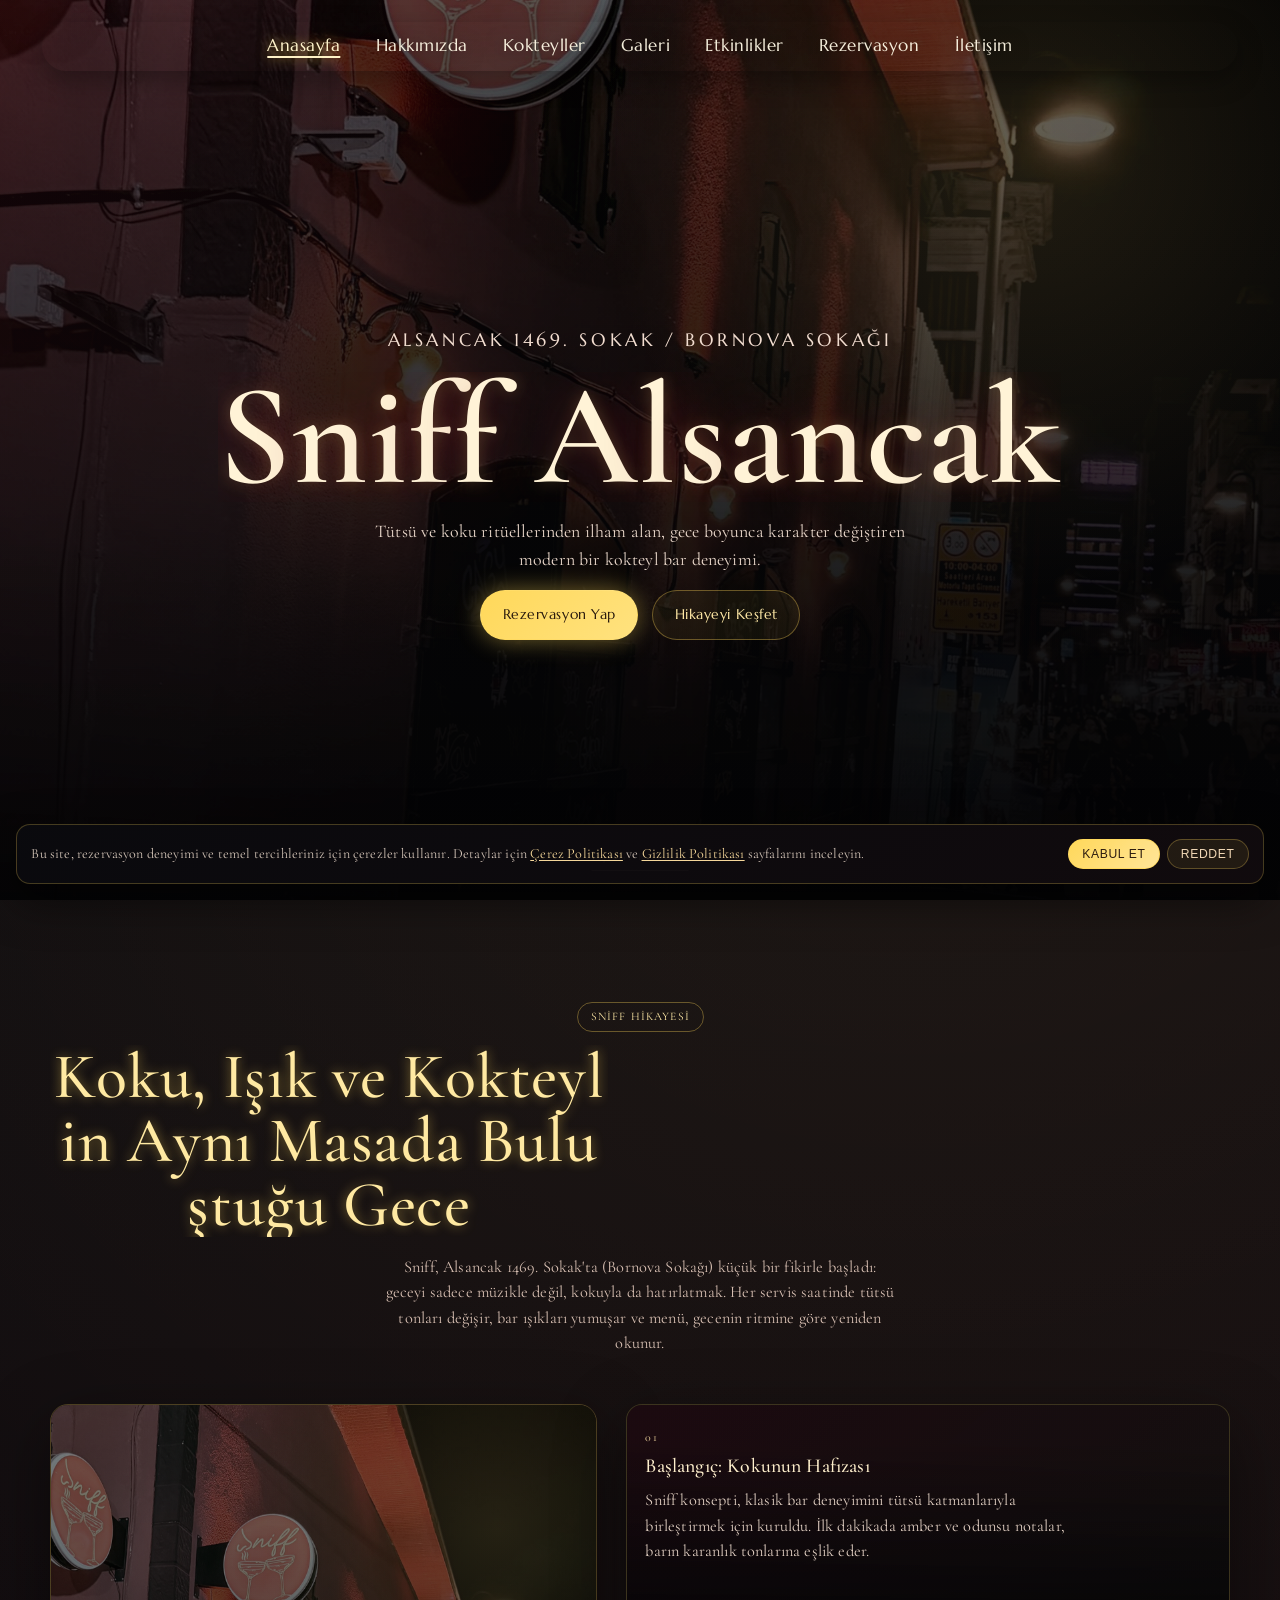
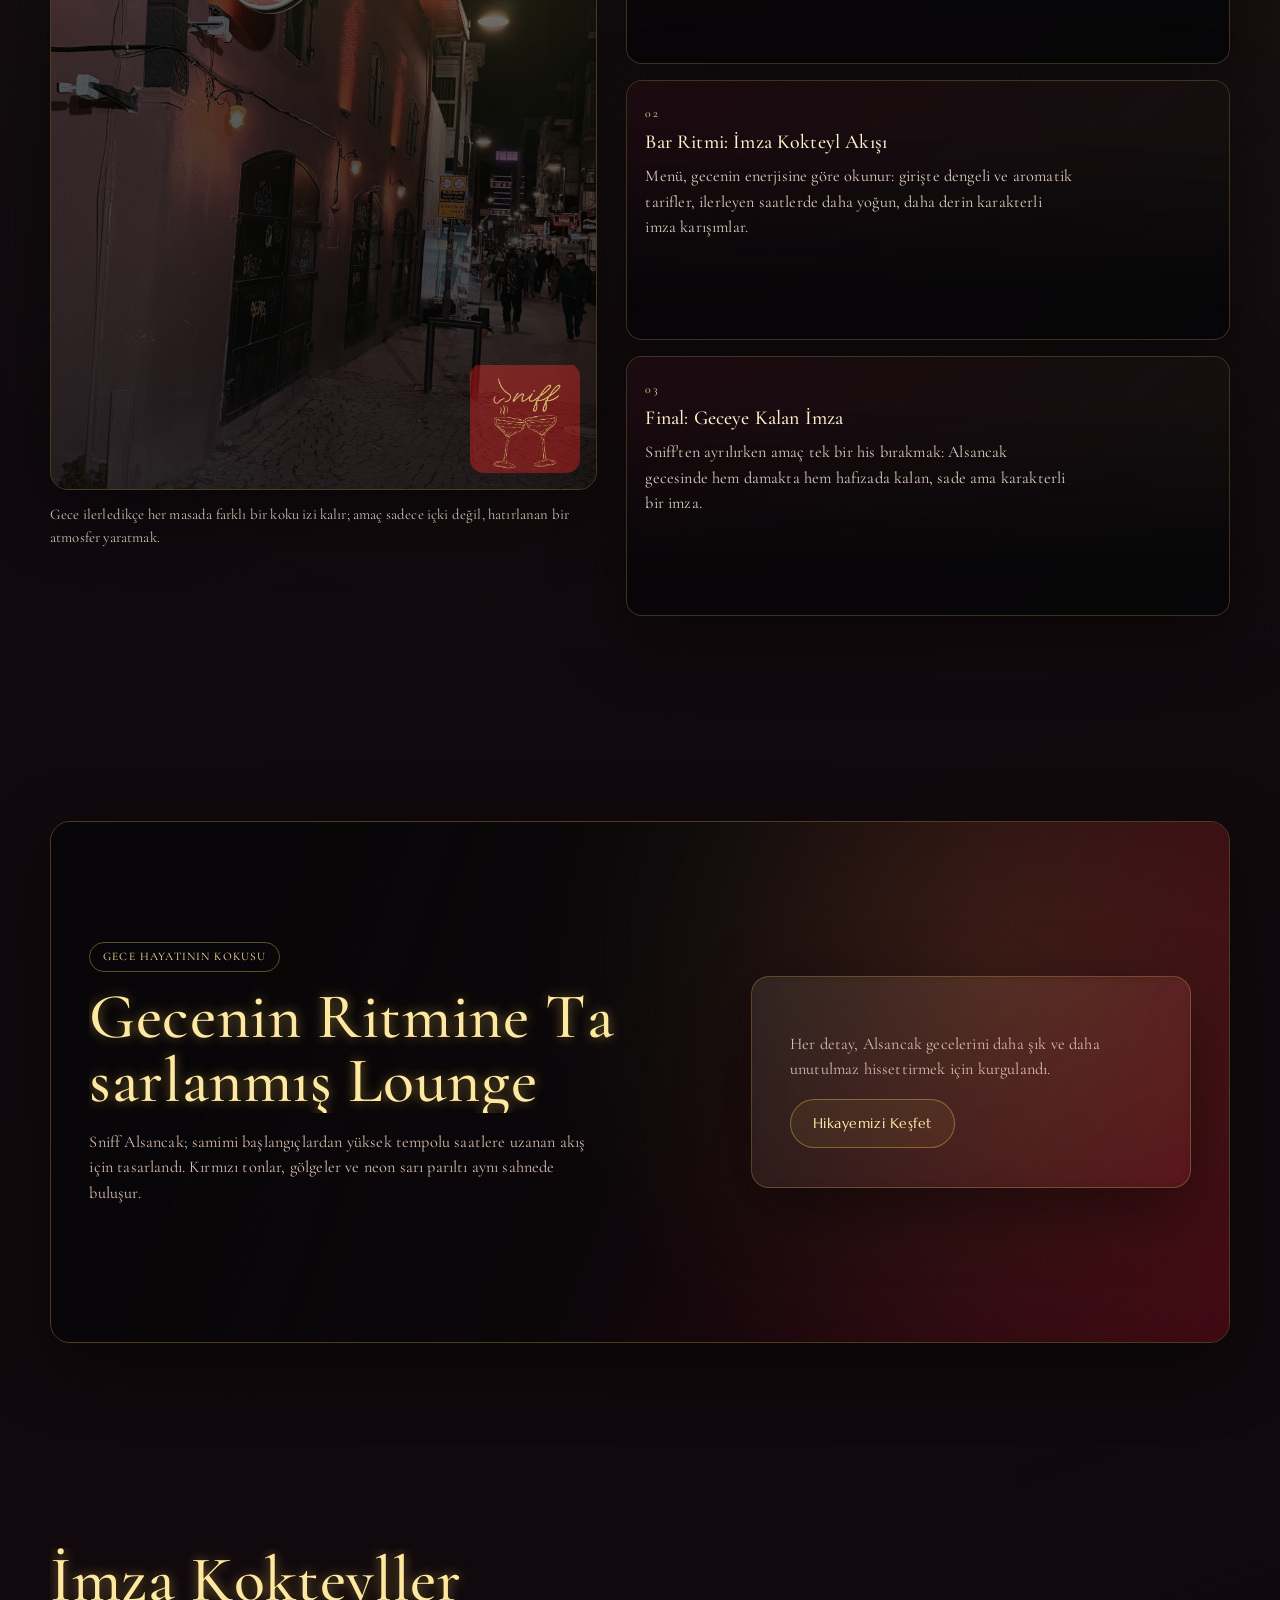
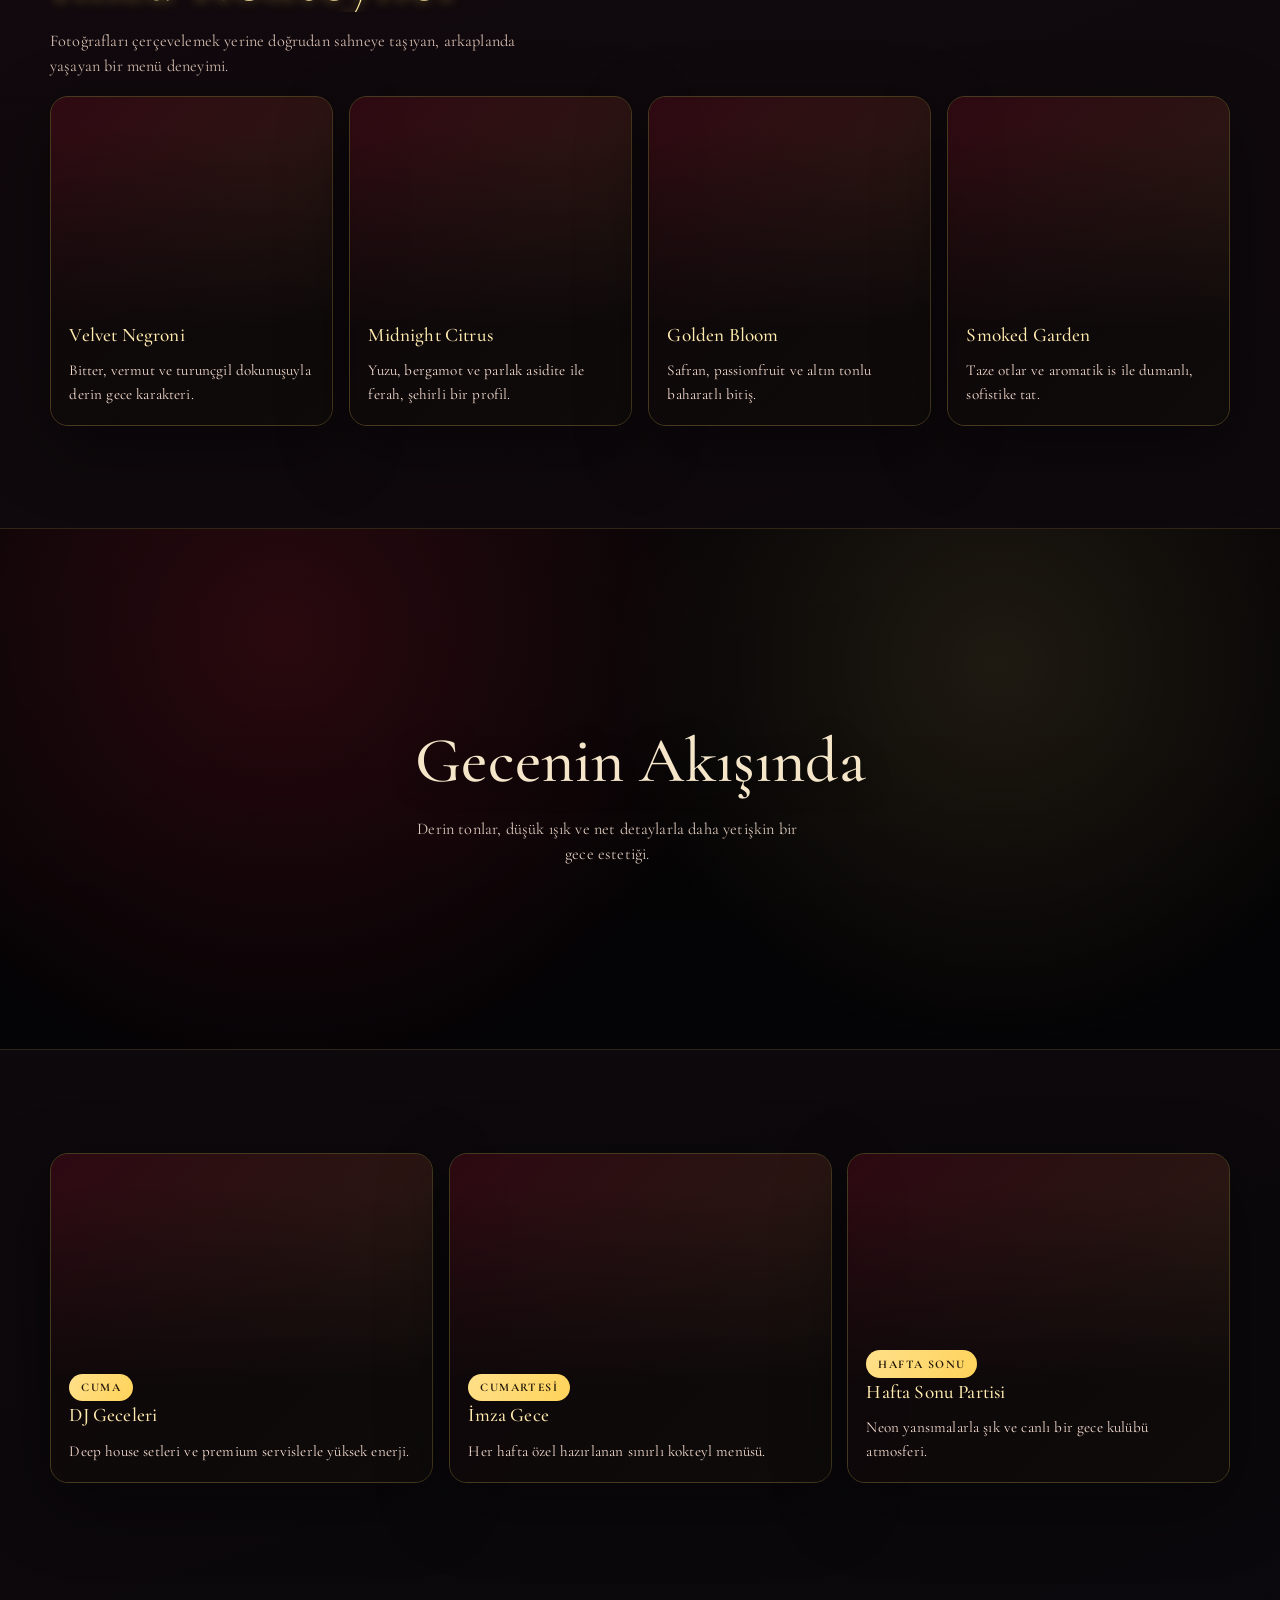
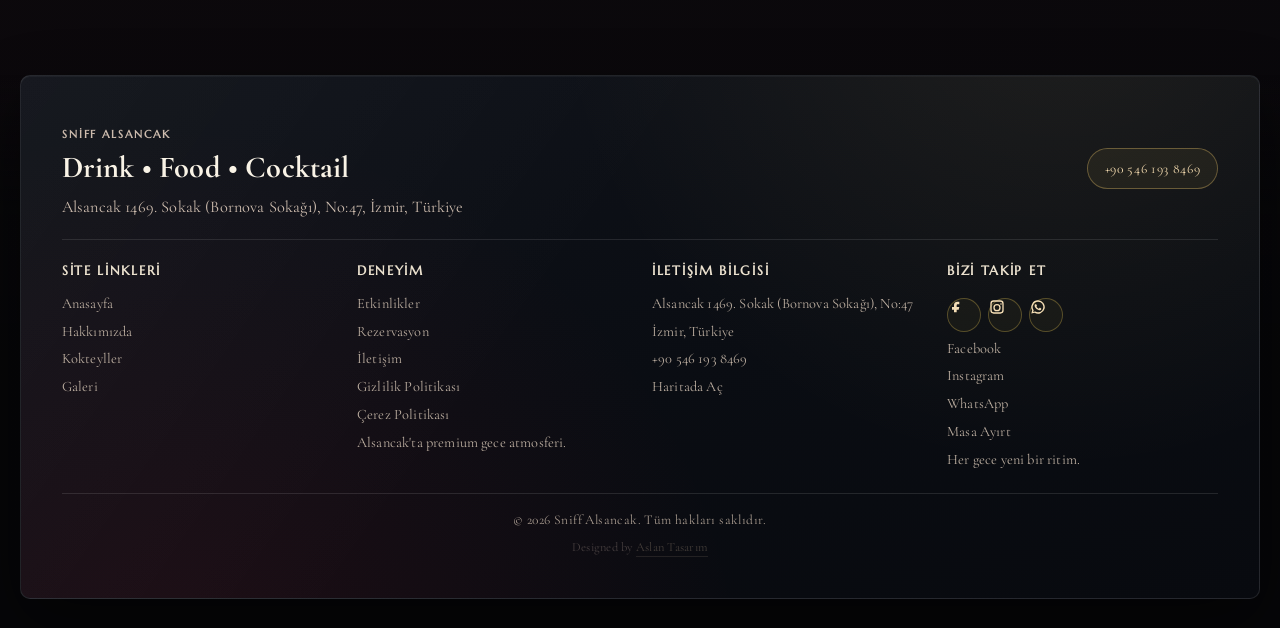
==== commit 268d47b7: "Refactor code structure for improved readability and maintainability" ====
--- a/index.html
+++ b/index.html
@@ -35,15 +35,64 @@
       </div>
       <div class="hero-refined-film" aria-hidden="true"></div>
       <div class="hero-content hero-refined-content">
-        <p class="hero-kicker" data-reveal>Alsancak Gece Ritüeli</p>
+        <p class="hero-kicker" data-reveal>Alsancak 1469. Sokak / Bornova Sokağı</p>
         <h1 class="hero-title-split" data-split data-reveal>Sniff Alsancak</h1>
-        <p class="hero-intro-copy" data-reveal>Şehrin ritmini taşıyan karanlık bir lounge atmosferi, güçlü kokteyl menüsü ve yalın bir gece estetiği.</p>
+        <p class="hero-intro-copy" data-reveal>Tütsü ve koku ritüellerinden ilham alan, gece boyunca karakter değiştiren modern bir kokteyl bar deneyimi.</p>
         <div class="hero-actions">
           <a class="btn btn-primary" data-reveal href="reservation.html">Rezervasyon Yap</a>
-          <a class="btn btn-ghost" data-reveal href="#kesfet">Mekanı Keşfet</a>
-        </div>
-      </div>
-      <a class="entry-scroll entry-scroll-clean" href="#kesfet">Aşağı Kaydır</a>
+          <a class="btn btn-ghost" data-reveal href="#hikaye">Hikayeyi Keşfet</a>
+        </div>
+      </div>
+      <a class="entry-scroll entry-scroll-clean" href="#hikaye">Aşağı Kaydır</a>
+    </section>
+
+    <section id="hikaye" class="section story-section">
+      <div class="container story-intro">
+        <span class="badge" data-reveal>Sniff Hikayesi</span>
+        <h2 class="section-title story-title" data-split data-reveal>Koku, Işık ve Kokteylin Aynı Masada Buluştuğu Gece</h2>
+        <p class="lead" data-reveal>Sniff, Alsancak 1469. Sokak'ta (Bornova Sokağı) küçük bir fikirle başladı: geceyi sadece müzikle değil, kokuyla da hatırlatmak. Her servis saatinde tütsü tonları değişir, bar ışıkları yumuşar ve menü, gecenin ritmine göre yeniden okunur.</p>
+      </div>
+
+      <div class="container story-layout">
+        <aside class="story-media-stack">
+          <figure class="story-video-card" data-reveal>
+            <video class="story-inline-video" autoplay muted loop playsinline preload="metadata" poster="sniff-fotolar/e86fb6b8-a68b-4090-af71-a86715373188.JPG">
+              <source src="home-bg-video.mp4" type="video/mp4">
+            </video>
+            <img class="story-logo-soft" src="assets/logo-soft.png" alt="Sniff Alsancak logosu">
+          </figure>
+          <p class="story-caption" data-reveal>Gece ilerledikçe her masada farklı bir koku izi kalır; amaç sadece içki değil, hatırlanan bir atmosfer yaratmak.</p>
+        </aside>
+
+        <div class="story-timeline">
+          <article class="story-card" data-reveal>
+            <div class="story-card-media parallax" data-speed="0.05" style="--story-image:url('sniff-fotolar/b1c027be-455c-45c1-be59-f3f9688f84d9.JPG')"></div>
+            <div class="story-card-body">
+              <span class="story-index">01</span>
+              <h3>Başlangıç: Kokunun Hafızası</h3>
+              <p>Sniff konsepti, klasik bar deneyimini tütsü katmanlarıyla birleştirmek için kuruldu. İlk dakikada amber ve odunsu notalar, barın karanlık tonlarına eşlik eder.</p>
+            </div>
+          </article>
+
+          <article class="story-card" data-reveal>
+            <div class="story-card-media parallax" data-speed="0.08" style="--story-image:url('sniff-fotolar/4fc0e972-ab63-4f03-8337-562db2b66519.JPG')"></div>
+            <div class="story-card-body">
+              <span class="story-index">02</span>
+              <h3>Bar Ritmi: İmza Kokteyl Akışı</h3>
+              <p>Menü, gecenin enerjisine göre okunur: girişte dengeli ve aromatik tarifler, ilerleyen saatlerde daha yoğun, daha derin karakterli imza karışımlar.</p>
+            </div>
+          </article>
+
+          <article class="story-card" data-reveal>
+            <div class="story-card-media parallax" data-speed="0.06" style="--story-image:url('sniff-fotolar/aaf7b26f-438d-4267-97e8-f2ba2b7990c2.JPG')"></div>
+            <div class="story-card-body">
+              <span class="story-index">03</span>
+              <h3>Final: Geceye Kalan İmza</h3>
+              <p>Sniff'ten ayrılırken amaç tek bir his bırakmak: Alsancak gecesinde hem damakta hem hafızada kalan, sade ama karakterli bir imza.</p>
+            </div>
+          </article>
+        </div>
+      </div>
     </section>
 
     <section id="kesfet" class="section">
@@ -112,7 +161,7 @@
         <div class="footer-brand-area">
           <p class="footer-label">Sniff Alsancak</p>
           <h3>Drink • Food • Cocktail</h3>
-          <p>1469 Sokak No 47, İzmir, Türkiye</p>
+          <p>Alsancak 1469. Sokak (Bornova Sokağı), No:47, İzmir, Türkiye</p>
         </div>
         <a class="footer-phone-link" href="tel:+905461938469">+90 546 193 8469</a>
       </div>
@@ -131,19 +180,33 @@
           <a href="events.html">Etkinlikler</a>
           <a href="reservation.html">Rezervasyon</a>
           <a href="contact.html">İletişim</a>
+          <a href="gizlilik-politikasi.html">Gizlilik Politikası</a>
+          <a href="cerez-politikasi.html">Çerez Politikası</a>
           <p>Alsancak'ta premium gece atmosferi.</p>
         </div>
 
         <div class="footer-column">
           <h4>İletişim Bilgisi</h4>
-          <p>1469 Sokak No 47</p>
+          <p>Alsancak 1469. Sokak (Bornova Sokağı), No:47</p>
           <p>İzmir, Türkiye</p>
           <a href="tel:+905461938469">+90 546 193 8469</a>
-          <a href="https://maps.google.com/?q=1469+Sokak+No+47+Izmir" target="_blank" rel="noopener">Haritada Aç</a>
+          <a href="https://maps.google.com/?q=Alsancak+1469.+Sokak+Bornova+Sokagi+No+47+Izmir" target="_blank" rel="noopener">Haritada Aç</a>
         </div>
 
         <div class="footer-column">
           <h4>Bizi Takip Et</h4>
+          <div class="footer-social-icons">
+            <a class="footer-social-icon" href="https://www.facebook.com/profile.php?id=61579375530031" target="_blank" rel="noopener" aria-label="Facebook">
+              <svg viewBox="0 0 24 24" role="img" aria-hidden="true"><path d="M14 8h3V4h-3c-3.3 0-5 2.1-5 5.4V12H6v4h3v4h4v-4h3l1-4h-4V9.7c0-1.1.5-1.7 1.9-1.7z"/></svg>
+            </a>
+            <a class="footer-social-icon" href="https://www.instagram.com/sniffalsancak/" target="_blank" rel="noopener" aria-label="Instagram">
+              <svg viewBox="0 0 24 24" role="img" aria-hidden="true"><path d="M7 2h10a5 5 0 0 1 5 5v10a5 5 0 0 1-5 5H7a5 5 0 0 1-5-5V7a5 5 0 0 1 5-5zm0 2a3 3 0 0 0-3 3v10a3 3 0 0 0 3 3h10a3 3 0 0 0 3-3V7a3 3 0 0 0-3-3H7zm5 3.5A5.5 5.5 0 1 1 6.5 13 5.5 5.5 0 0 1 12 7.5zm0 2A3.5 3.5 0 1 0 15.5 13 3.5 3.5 0 0 0 12 9.5zM18 6.2a1.2 1.2 0 1 1-1.2 1.2A1.2 1.2 0 0 1 18 6.2z"/></svg>
+            </a>
+            <a class="footer-social-icon" href="https://wa.me/905461938469" target="_blank" rel="noopener" aria-label="WhatsApp">
+              <svg viewBox="0 0 24 24" role="img" aria-hidden="true"><path d="M12 2a10 10 0 0 0-8.7 15l-1.3 4.8 4.9-1.3A10 10 0 1 0 12 2zm0 18a8 8 0 0 1-4.1-1.1l-.3-.2-2.9.8.8-2.8-.2-.3A8 8 0 1 1 12 20zm4.5-5.9c-.2-.1-1.4-.7-1.6-.8s-.4-.1-.6.1-.6.8-.8 1-.3.2-.5.1a6.6 6.6 0 0 1-2-1.2 7.3 7.3 0 0 1-1.3-1.7c-.1-.2 0-.3.1-.5l.4-.4a1.5 1.5 0 0 0 .2-.4.4.4 0 0 0 0-.4c0-.1-.6-1.3-.8-1.8-.2-.4-.4-.4-.6-.4h-.5a1 1 0 0 0-.7.3 2.8 2.8 0 0 0-.9 2.1 4.8 4.8 0 0 0 1 2.5 11 11 0 0 0 4.2 3.7 14.2 14.2 0 0 0 1.4.5 3.3 3.3 0 0 0 1.5.1 2.5 2.5 0 0 0 1.7-1.2 2.1 2.1 0 0 0 .2-1.2c0-.1-.2-.2-.4-.3z"/></svg>
+            </a>
+          </div>
+          <a href="https://www.facebook.com/profile.php?id=61579375530031" target="_blank" rel="noopener">Facebook</a>
           <a href="https://www.instagram.com/sniffalsancak/" target="_blank" rel="noopener">Instagram</a>
           <a href="https://wa.me/905461938469" target="_blank" rel="noopener">WhatsApp</a>
           <a href="reservation.html">Masa Ayırt</a>
@@ -152,7 +215,9 @@
       </div>
 
       <div class="footer-bottom-row">
-        <span>© <span data-year></span> Sniff Alsancak</span>
+        <span class="footer-copy">© 2026 Sniff Alsancak. Tüm hakları saklıdır.</span>
+      </div>
+      <div class="footer-credit-row">
         <span class="footer-credit">Designed by <a href="https://aslandigital.tr" target="_blank" rel="noopener">Aslan Tasarım</a></span>
       </div>
     </div>
--- a/assets/style.css
+++ b/assets/style.css
@@ -1,4 +1,4 @@
-@import url('https://fonts.googleapis.com/css2?family=Cormorant+Garamond:wght@500;600;700&family=Manrope:wght@300;400;500;700;800&family=Parisienne&display=swap');
+@import url('https://fonts.googleapis.com/css2?family=Cormorant+Garamond:wght@400;500;600;700&family=Marcellus&display=swap');
 
 :root {
   --wine: #6b0719;
@@ -16,6 +16,9 @@
   --max: 1180px;
   --orn-color: #f4c977;
   --orn-color-soft: rgba(244, 201, 119, 0.58);
+  --font-body: 'Cormorant Garamond', 'Times New Roman', serif;
+  --font-display: 'Cormorant Garamond', 'Times New Roman', serif;
+  --font-ui: 'Marcellus', 'Times New Roman', serif;
 }
 
 * {
@@ -28,7 +31,10 @@
 
 body {
   margin: 0;
-  font-family: 'Manrope', 'Helvetica Neue', sans-serif;
+  font-family: var(--font-body);
+  font-size: 1.02rem;
+  line-height: 1.55;
+  letter-spacing: 0.01em;
   color: var(--text);
   background:
     radial-gradient(circle at 15% 10%, rgba(175, 19, 47, 0.35), transparent 38%),
@@ -36,6 +42,16 @@
     linear-gradient(165deg, var(--night), #1d0a10 38%, #11080b 70%, #070506 100%);
   min-height: 100vh;
   overflow-x: hidden;
+}
+
+h1,
+h2,
+h3,
+h4,
+h5,
+h6 {
+  font-family: var(--font-display);
+  font-weight: 500;
 }
 
 .home-entry {
@@ -119,10 +135,11 @@
 }
 
 .entry-nav .nav-links a {
+  font-family: var(--font-ui);
   color: rgba(255, 249, 230, 0.95);
   font-size: 1.05rem;
   letter-spacing: 0.03em;
-  font-weight: 700;
+  font-weight: 400;
   text-transform: none;
   text-shadow: 0 3px 18px rgba(0, 0, 0, 0.5);
 }
@@ -152,17 +169,20 @@
 }
 
 .brand {
-  font-family: 'Parisienne', cursive;
-  font-size: clamp(1.55rem, 3vw, 2rem);
+  font-family: var(--font-display);
+  font-size: clamp(1.45rem, 2.8vw, 1.9rem);
+  letter-spacing: 0.02em;
+  font-weight: 600;
   color: var(--gold);
   text-shadow: 0 0 14px rgba(255, 216, 90, 0.62);
 }
 
 .brand-tag {
+  font-family: var(--font-ui);
   color: var(--text-muted);
-  font-size: 0.75rem;
-  text-transform: uppercase;
-  letter-spacing: 0.16em;
+  font-size: 0.74rem;
+  text-transform: none;
+  letter-spacing: 0.06em;
 }
 
 .smoke-logo {
@@ -205,9 +225,11 @@
 }
 
 .nav-links a {
-  font-size: 0.88rem;
-  text-transform: uppercase;
-  letter-spacing: 0.11em;
+  font-family: var(--font-ui);
+  font-size: 0.97rem;
+  text-transform: none;
+  letter-spacing: 0.03em;
+  font-weight: 400;
   color: #f2d7c6;
   transition: color 0.25s ease, text-shadow 0.25s ease;
 }
@@ -219,15 +241,16 @@
 }
 
 .menu-toggle {
+  font-family: var(--font-ui);
   display: none;
   border: 1px solid rgba(255, 216, 90, 0.35);
   background: rgba(255, 216, 90, 0.06);
   color: var(--gold);
   border-radius: 999px;
   padding: 0.5rem 0.85rem;
-  font-size: 0.75rem;
-  letter-spacing: 0.12em;
-  text-transform: uppercase;
+  font-size: 0.82rem;
+  letter-spacing: 0.04em;
+  text-transform: none;
 }
 
 main {
@@ -403,6 +426,151 @@
   padding-bottom: 0.28rem;
 }
 
+.story-section {
+  padding-top: clamp(3.5rem, 9vw, 6rem);
+}
+
+.story-intro {
+  text-align: center;
+}
+
+.story-title {
+  width: min(18ch, 100%);
+  margin-inline: auto;
+}
+
+.story-intro .lead {
+  width: min(74ch, 100%);
+  margin-inline: auto;
+}
+
+.story-layout {
+  margin-top: clamp(1.5rem, 4vw, 3rem);
+  display: grid;
+  grid-template-columns: 0.95fr 1.05fr;
+  gap: clamp(1rem, 2.4vw, 1.8rem);
+  align-items: start;
+}
+
+.story-media-stack {
+  position: sticky;
+  top: 6.8rem;
+  display: grid;
+  gap: 0.85rem;
+}
+
+.story-video-card {
+  margin: 0;
+  border-radius: 18px;
+  border: 1px solid rgba(255, 216, 90, 0.24);
+  overflow: hidden;
+  position: relative;
+  box-shadow: var(--shadow);
+  min-height: min(68vh, 620px);
+}
+
+.story-inline-video {
+  width: 100%;
+  height: 100%;
+  min-height: min(68vh, 620px);
+  object-fit: cover;
+  filter: saturate(0.72) brightness(0.58);
+}
+
+.story-video-card::after {
+  content: '';
+  position: absolute;
+  inset: 0;
+  background:
+    linear-gradient(180deg, rgba(7, 6, 8, 0.14), rgba(7, 6, 8, 0.72)),
+    radial-gradient(circle at 82% 18%, rgba(255, 214, 120, 0.18), transparent 40%);
+}
+
+.story-logo-soft {
+  position: absolute;
+  right: 1rem;
+  bottom: 1rem;
+  width: clamp(68px, 9vw, 110px);
+  border-radius: 14px;
+  opacity: 0.82;
+  filter:
+    saturate(0.85)
+    drop-shadow(0 4px 22px rgba(0, 0, 0, 0.42))
+    blur(0.2px);
+  mix-blend-mode: screen;
+  z-index: 2;
+}
+
+.story-caption {
+  margin: 0;
+  color: #cebfb2;
+  font-size: 0.92rem;
+  line-height: 1.55;
+}
+
+.story-timeline {
+  display: grid;
+  gap: 1rem;
+}
+
+.story-card {
+  position: relative;
+  min-height: 260px;
+  border-radius: 16px;
+  overflow: hidden;
+  border: 1px solid rgba(255, 216, 90, 0.2);
+  box-shadow: var(--shadow);
+  background: #0b0b0f;
+}
+
+.story-card-media {
+  position: absolute;
+  inset: 0;
+  background-image: var(--story-image);
+  background-size: cover;
+  background-position: center;
+  transform: scale(1.05);
+  will-change: transform;
+}
+
+.story-card::before {
+  content: '';
+  position: absolute;
+  inset: 0;
+  background:
+    linear-gradient(180deg, rgba(4, 4, 6, 0.3) 15%, rgba(4, 4, 6, 0.86) 82%),
+    linear-gradient(140deg, rgba(143, 20, 40, 0.2), rgba(255, 216, 90, 0.06));
+  z-index: 1;
+}
+
+.story-card-body {
+  position: relative;
+  z-index: 2;
+  padding: 1.2rem 1.15rem 1.15rem;
+  max-width: 58ch;
+}
+
+.story-index {
+  display: inline-flex;
+  font-size: 0.74rem;
+  letter-spacing: 0.14em;
+  text-transform: uppercase;
+  color: #f1d79f;
+  margin-bottom: 0.52rem;
+}
+
+.story-card h3 {
+  margin: 0;
+  color: #fff0cd;
+  font-size: 1.24rem;
+  line-height: 1.2;
+}
+
+.story-card p {
+  margin: 0.6rem 0 0;
+  color: #e1cfc2;
+}
+
 .parallax-container {
   position: absolute;
   inset: 0;
@@ -697,7 +865,7 @@
 
 .hero h1.hero-title-split {
   margin: 0;
-  font-family: 'Cormorant Garamond', 'Times New Roman', serif;
+  font-family: var(--font-display);
   font-size: clamp(3.4rem, 12vw, 9rem);
   line-height: 0.9;
   font-weight: 600;
@@ -891,6 +1059,7 @@
 
 .hero-kicker,
 .page-kicker {
+  font-family: var(--font-ui);
   color: var(--gold-soft);
   text-transform: uppercase;
   letter-spacing: 0.2em;
@@ -900,10 +1069,11 @@
 
 .hero h1,
 .page-hero h1 {
-  font-family: 'Parisienne', cursive;
-  font-size: clamp(3rem, 11vw, 8.6rem);
+  font-family: var(--font-display);
+  font-size: clamp(3rem, 10vw, 7.2rem);
+  font-weight: 600;
   margin: 0;
-  line-height: 0.9;
+  line-height: 0.94;
   color: #fff2ca;
   text-shadow: 0 0 16px rgba(255, 216, 90, 0.75), 0 0 60px rgba(175, 19, 47, 0.36);
 }
@@ -926,11 +1096,12 @@
   border: 1px solid transparent;
   padding: 0.82rem 1.35rem;
   border-radius: 999px;
-  text-transform: uppercase;
-  letter-spacing: 0.12em;
-  font-size: 0.8rem;
+  text-transform: none;
+  letter-spacing: 0.04em;
+  font-family: var(--font-ui);
+  font-size: 0.86rem;
   transition: all 0.26s ease;
-  font-weight: 700;
+  font-weight: 400;
   display: inline-flex;
   align-items: center;
   justify-content: center;
@@ -978,9 +1149,10 @@
 }
 
 .section-title {
-  font-family: 'Parisienne', cursive;
-  font-size: clamp(2rem, 6.5vw, 4rem);
-  line-height: 0.95;
+  font-family: var(--font-display);
+  font-size: clamp(2rem, 6vw, 4rem);
+  line-height: 1;
+  letter-spacing: 0.01em;
   margin: 0 0 1.1rem;
   color: #ffe9a2;
   text-shadow: 0 0 12px rgba(255, 216, 90, 0.48);
@@ -1222,7 +1394,7 @@
 
 .showcase-copy h2 {
   margin: 0;
-  font-family: 'Parisienne', cursive;
+  font-family: var(--font-display);
   font-size: clamp(2rem, 6vw, 4.3rem);
   color: #ffe7a0;
 }
@@ -1272,7 +1444,7 @@
 }
 
 .showcase-copy-clean h2 {
-  font-family: 'Cormorant Garamond', 'Times New Roman', serif;
+  font-family: var(--font-display);
   font-size: clamp(2.2rem, 5.6vw, 4rem);
   color: #f5e6c9;
   text-shadow: 0 6px 24px rgba(0, 0, 0, 0.56);
@@ -1420,6 +1592,38 @@
 
 .field-full {
   grid-column: 1 / -1;
+}
+
+.consent-check {
+  display: flex;
+  align-items: flex-start;
+  gap: 0.6rem;
+  border: 1px solid rgba(255, 216, 90, 0.24);
+  border-radius: 12px;
+  background: rgba(0, 0, 0, 0.2);
+  padding: 0.72rem 0.82rem;
+  color: #e4d3c4;
+  line-height: 1.45;
+  font-size: 0.9rem;
+  text-transform: none;
+  letter-spacing: 0;
+}
+
+.consent-check input {
+  margin-top: 0.2rem;
+  width: 16px;
+  height: 16px;
+  accent-color: #ffd85a;
+}
+
+.consent-check a {
+  color: #f5d79a;
+  text-decoration: underline;
+  text-underline-offset: 0.15rem;
+}
+
+.consent-check a:hover {
+  color: #ffe7bb;
 }
 
 .form-note {
@@ -1614,6 +1818,7 @@
 }
 
 .footer-label {
+  font-family: var(--font-ui);
   margin: 0;
   text-transform: uppercase;
   letter-spacing: 0.17em;
@@ -1623,6 +1828,7 @@
 }
 
 .footer-brand-area h3 {
+  font-family: var(--font-display);
   margin: 0.52rem 0 0;
   font-size: clamp(1.18rem, 2.4vw, 1.9rem);
   line-height: 1.15;
@@ -1667,6 +1873,7 @@
 }
 
 .footer-column h4 {
+  font-family: var(--font-ui);
   margin: 0 0 0.7rem;
   color: #ece2cf;
   font-size: 0.82rem;
@@ -1689,21 +1896,65 @@
   color: #f6dfb6;
 }
 
+.footer-social-icons {
+  display: flex;
+  gap: 0.45rem;
+  margin-bottom: 0.2rem;
+}
+
+.footer-social-icon {
+  width: 34px;
+  height: 34px;
+  border-radius: 50%;
+  border: 1px solid rgba(255, 216, 90, 0.28);
+  display: inline-flex;
+  align-items: center;
+  justify-content: center;
+  background: rgba(255, 216, 90, 0.04);
+  transition: border-color 0.2s ease, background-color 0.2s ease, transform 0.2s ease;
+}
+
+.footer-social-icon svg {
+  width: 16px;
+  height: 16px;
+  fill: #f6dfb6;
+}
+
+.footer-social-icon:hover {
+  border-color: rgba(255, 216, 90, 0.75);
+  background: rgba(255, 216, 90, 0.1);
+  transform: translateY(-1px);
+}
+
 .footer-bottom-row {
   margin-top: 1.35rem;
   padding-top: 1rem;
   border-top: 1px solid rgba(255, 255, 255, 0.11);
   display: flex;
-  justify-content: space-between;
+  justify-content: center;
   gap: 1rem;
   flex-wrap: wrap;
   color: #a99c90;
   font-size: 0.84rem;
   letter-spacing: 0.03em;
+  text-align: center;
+}
+
+.footer-copy {
+  display: inline-block;
+}
+
+.footer-credit-row {
+  margin-top: 0.45rem;
+  display: flex;
+  justify-content: center;
+  text-align: center;
 }
 
 .footer-credit {
-  opacity: 0.5;
+  opacity: 0.28;
+  font-size: 0.78rem;
+  letter-spacing: 0.02em;
 }
 
 .footer-credit a {
@@ -1717,6 +1968,68 @@
 .footer-credit a:hover {
   color: #f7dfb0;
   border-color: rgba(247, 223, 176, 0.82);
+}
+
+.cookie-banner {
+  position: fixed;
+  left: 1rem;
+  right: 1rem;
+  bottom: 1rem;
+  z-index: 60;
+  background: linear-gradient(150deg, rgba(10, 10, 14, 0.96), rgba(17, 11, 14, 0.96));
+  border: 1px solid rgba(255, 216, 90, 0.24);
+  border-radius: 14px;
+  box-shadow: 0 16px 44px rgba(0, 0, 0, 0.52);
+  padding: 0.85rem 0.9rem;
+}
+
+.cookie-banner-inner {
+  display: flex;
+  align-items: center;
+  justify-content: space-between;
+  gap: 0.8rem;
+  flex-wrap: wrap;
+}
+
+.cookie-banner p {
+  margin: 0;
+  color: #d4c5b8;
+  font-size: 0.88rem;
+  line-height: 1.45;
+}
+
+.cookie-banner a {
+  color: #f5d79a;
+  text-decoration: underline;
+  text-underline-offset: 0.15rem;
+}
+
+.cookie-actions {
+  display: flex;
+  gap: 0.45rem;
+  flex-wrap: wrap;
+}
+
+.cookie-btn {
+  border: 1px solid rgba(255, 216, 90, 0.28);
+  border-radius: 999px;
+  background: rgba(255, 216, 90, 0.08);
+  color: #f1d8b6;
+  padding: 0.45rem 0.82rem;
+  font-size: 0.76rem;
+  letter-spacing: 0.05em;
+  text-transform: uppercase;
+  cursor: pointer;
+}
+
+.cookie-btn:hover {
+  border-color: rgba(255, 216, 90, 0.72);
+}
+
+.cookie-btn.accept {
+  background: linear-gradient(135deg, #ffd85a, #ffe598);
+  color: #2d1c0f;
+  border-color: rgba(255, 216, 90, 0.82);
 }
 
 .socials {
@@ -1888,6 +2201,15 @@
 @media (max-width: 1060px) {
   .grid-4 {
     grid-template-columns: repeat(2, minmax(0, 1fr));
+  }
+
+  .story-layout {
+    grid-template-columns: 1fr;
+  }
+
+  .story-media-stack {
+    position: relative;
+    top: auto;
   }
 
   .bg-cover-content {
@@ -1944,9 +2266,9 @@
   }
 
   .entry-nav .nav-links a {
-    font-size: 0.88rem;
-    text-transform: uppercase;
-    letter-spacing: 0.11em;
+    font-size: 0.96rem;
+    text-transform: none;
+    letter-spacing: 0.03em;
     text-decoration: none;
   }
 
@@ -1975,6 +2297,11 @@
     grid-template-columns: 1fr;
   }
 
+  .story-video-card,
+  .story-inline-video {
+    min-height: 360px;
+  }
+
   .form-grid {
     grid-template-columns: 1fr;
   }
@@ -2059,6 +2386,30 @@
     font-size: 0.95rem;
   }
 
+  .story-card {
+    min-height: 250px;
+  }
+
+  .story-card-body {
+    padding: 1rem;
+  }
+
+  .cookie-banner {
+    left: 0.6rem;
+    right: 0.6rem;
+    bottom: 0.6rem;
+    padding: 0.75rem;
+  }
+
+  .cookie-banner p {
+    font-size: 0.82rem;
+  }
+
+  .cookie-btn {
+    font-size: 0.7rem;
+    padding: 0.42rem 0.72rem;
+  }
+
   .hero-side-visual {
     display: none;
   }
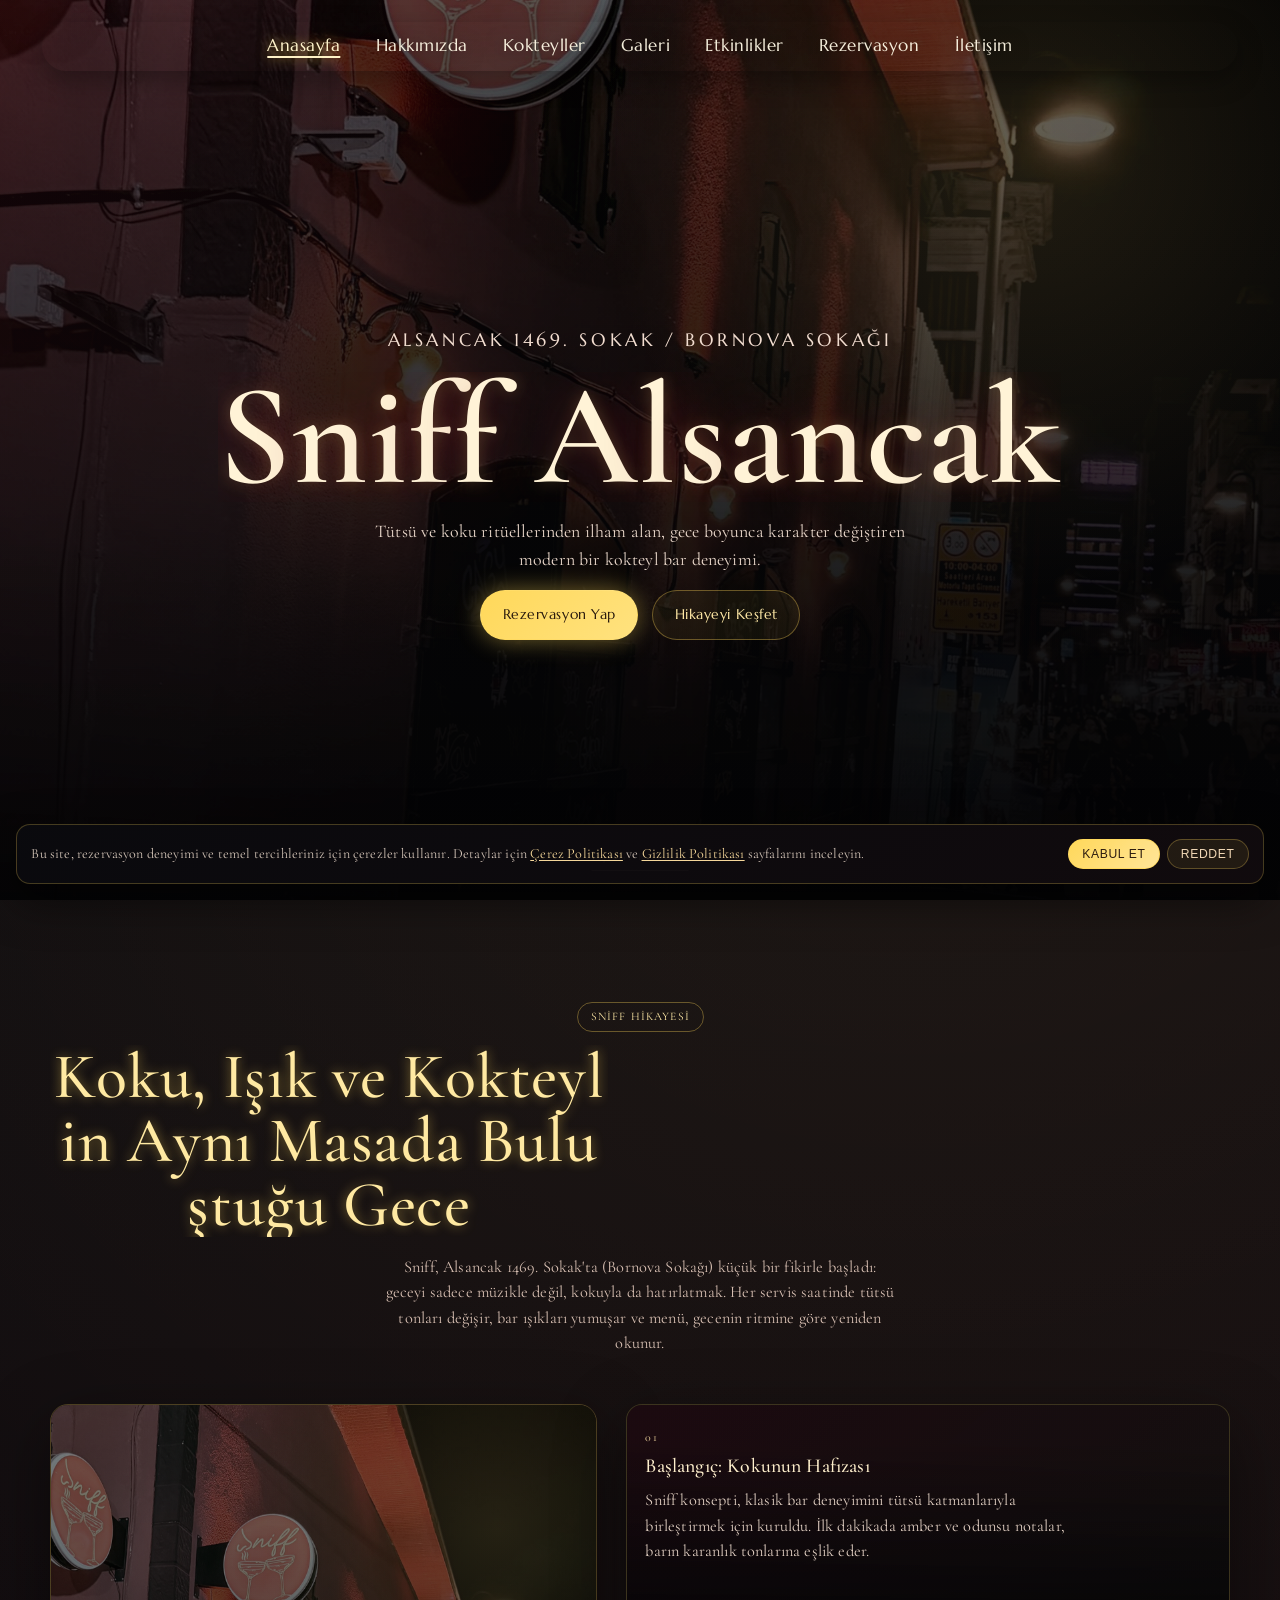
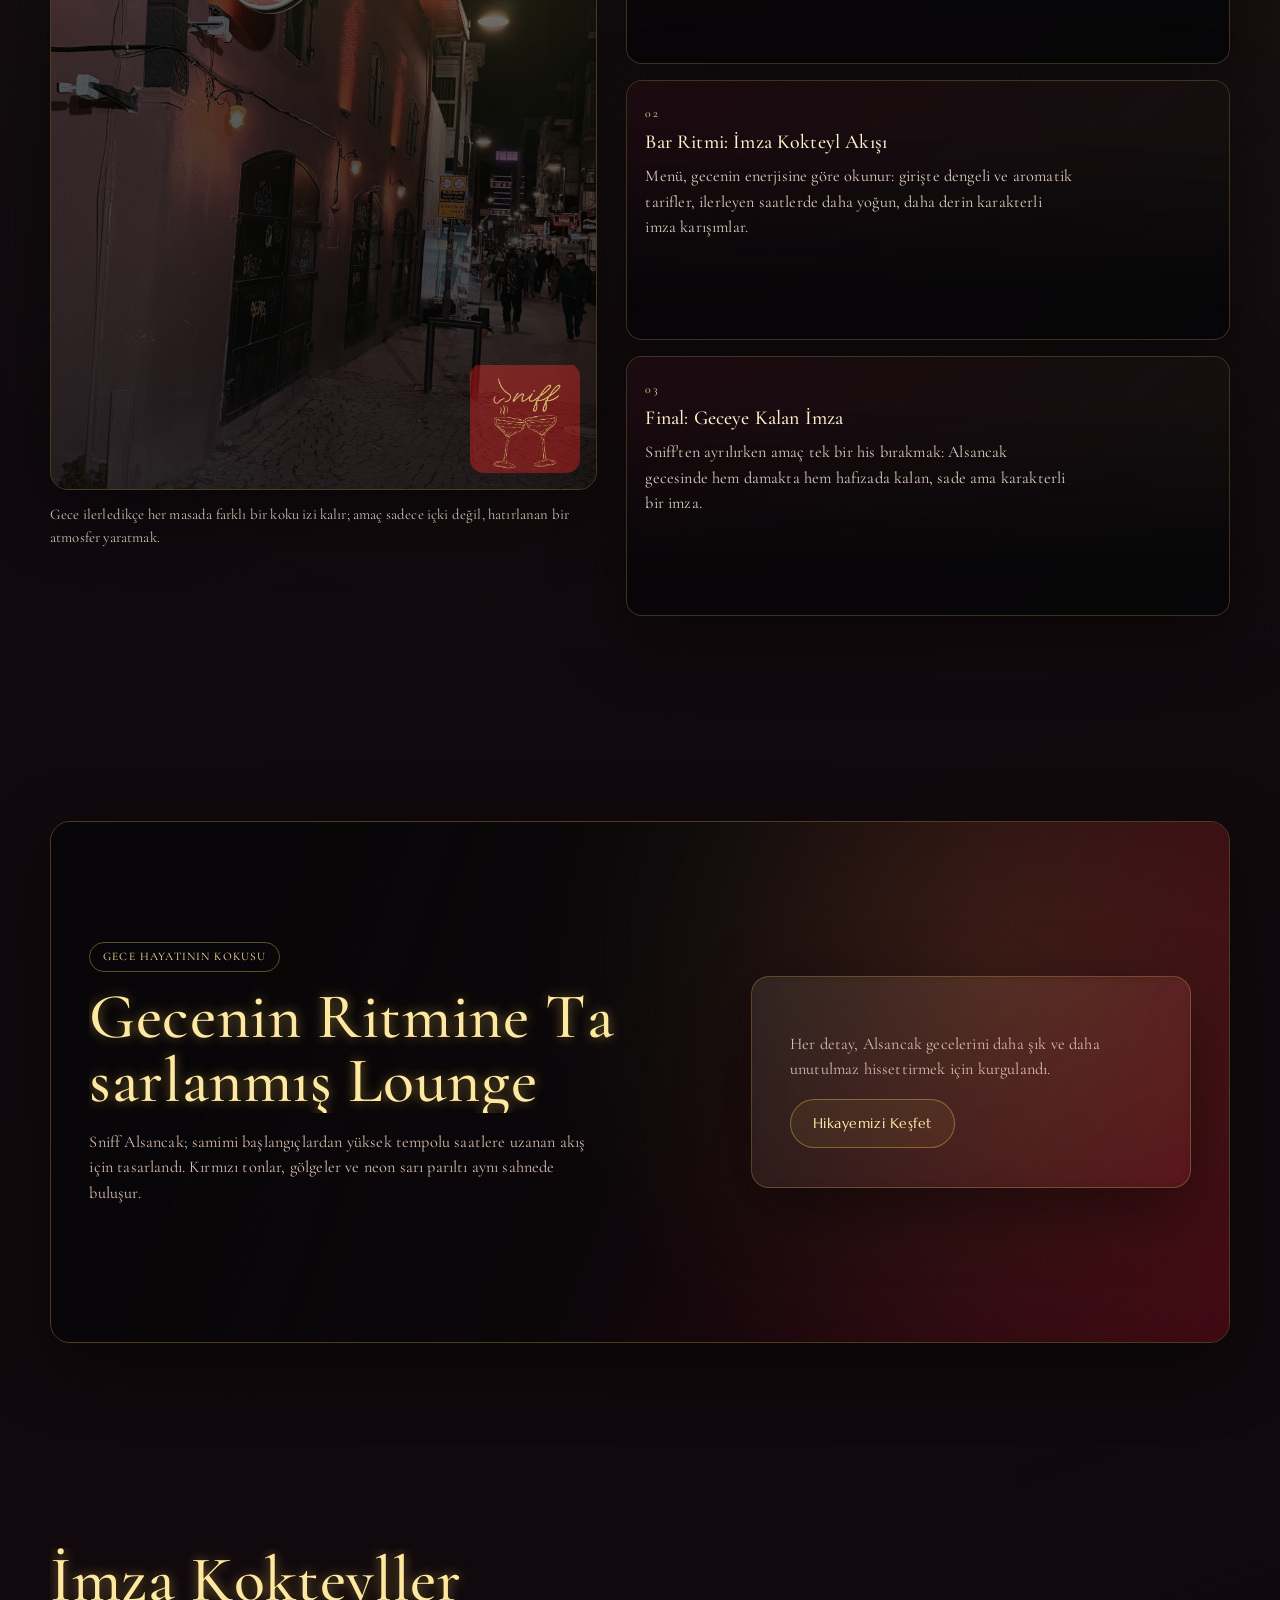
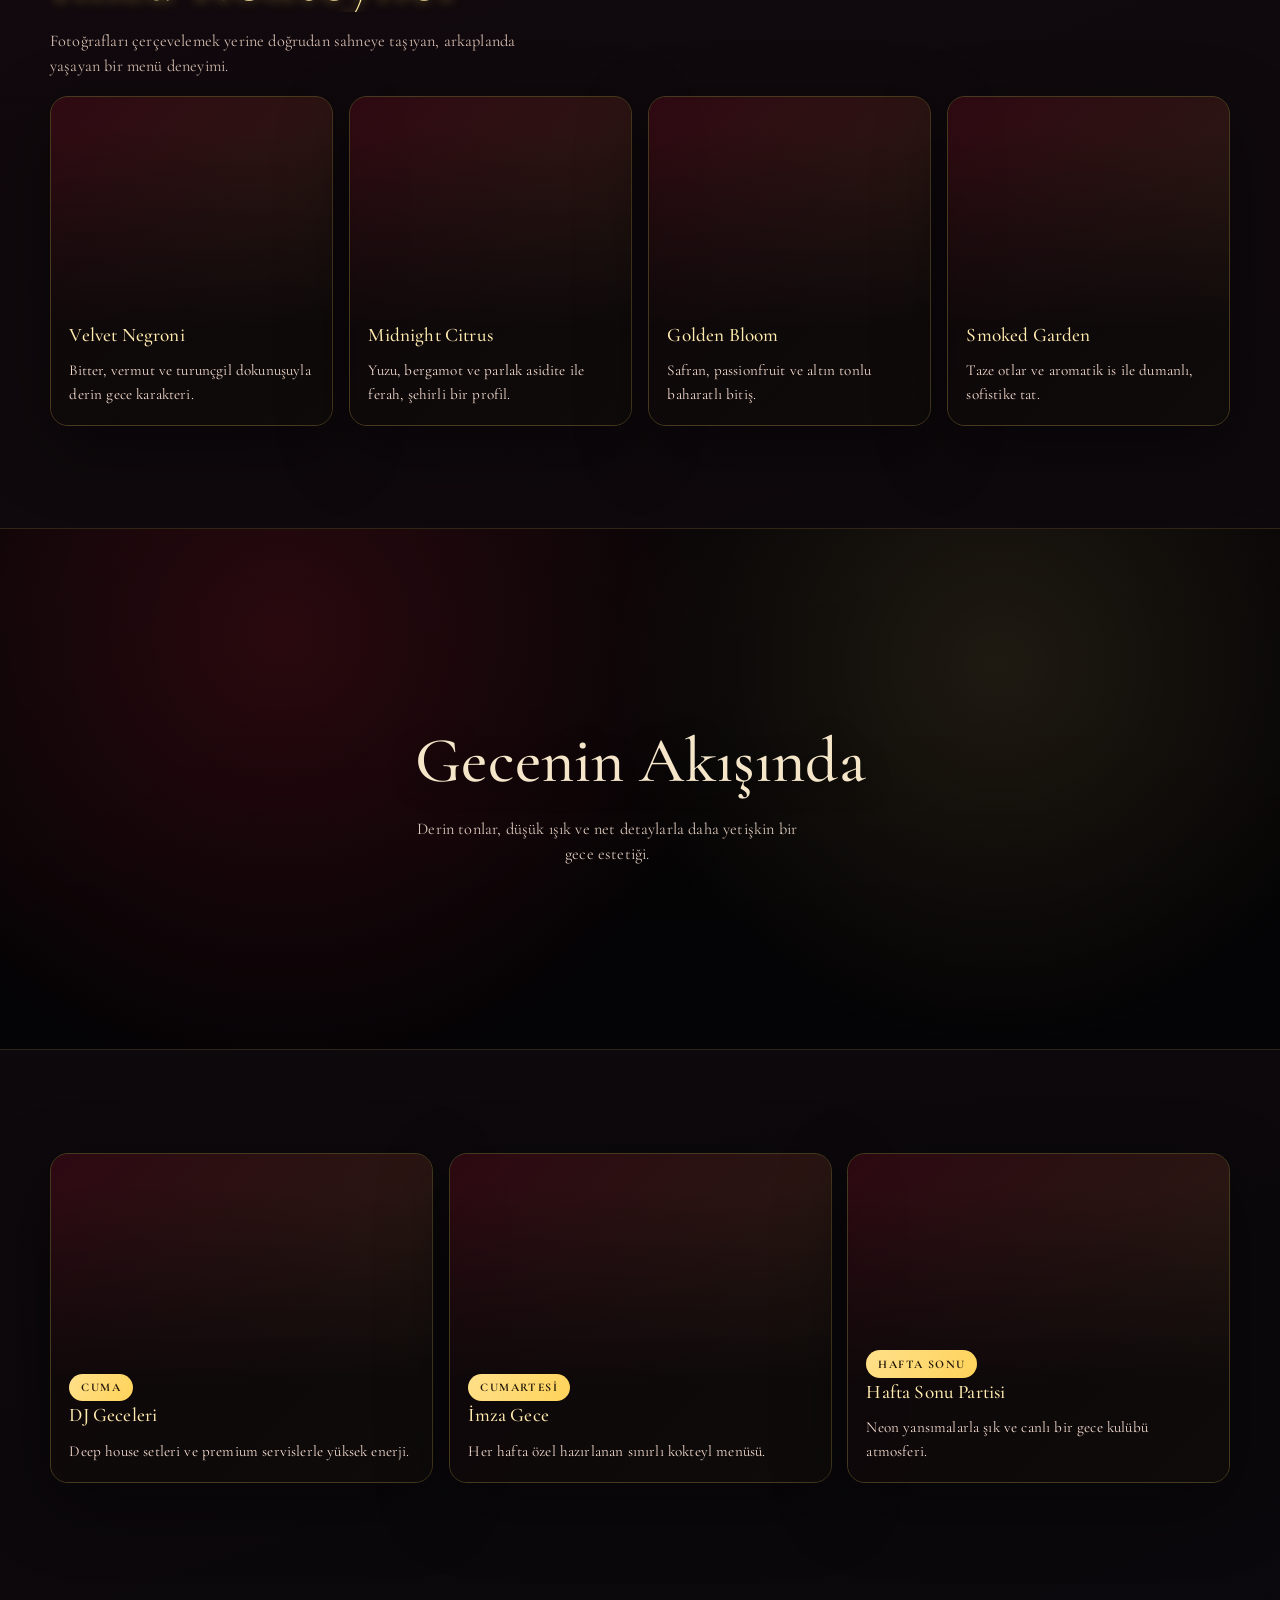
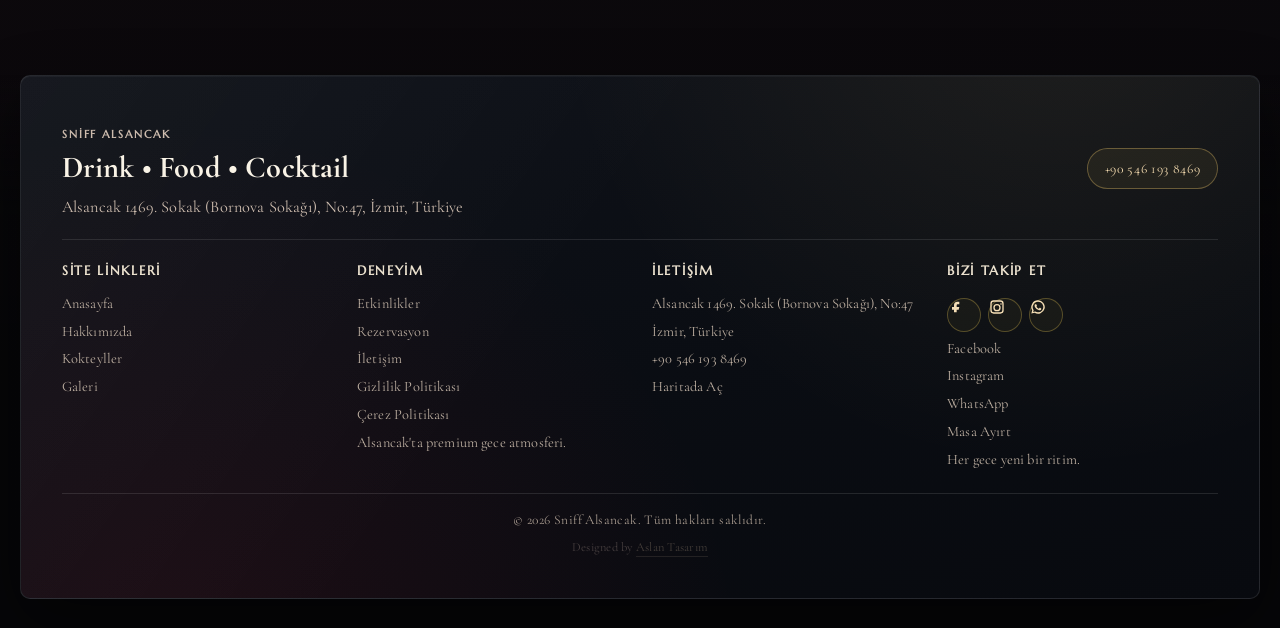
==== commit ad9507b1: "Update footer contact heading from "İletişim Bilgisi" to "İletişim" across multiple pages" ====
--- a/index.html
+++ b/index.html
@@ -186,7 +186,7 @@
         </div>
 
         <div class="footer-column">
-          <h4>İletişim Bilgisi</h4>
+          <h4>İletişim</h4>
           <p>Alsancak 1469. Sokak (Bornova Sokağı), No:47</p>
           <p>İzmir, Türkiye</p>
           <a href="tel:+905461938469">+90 546 193 8469</a>
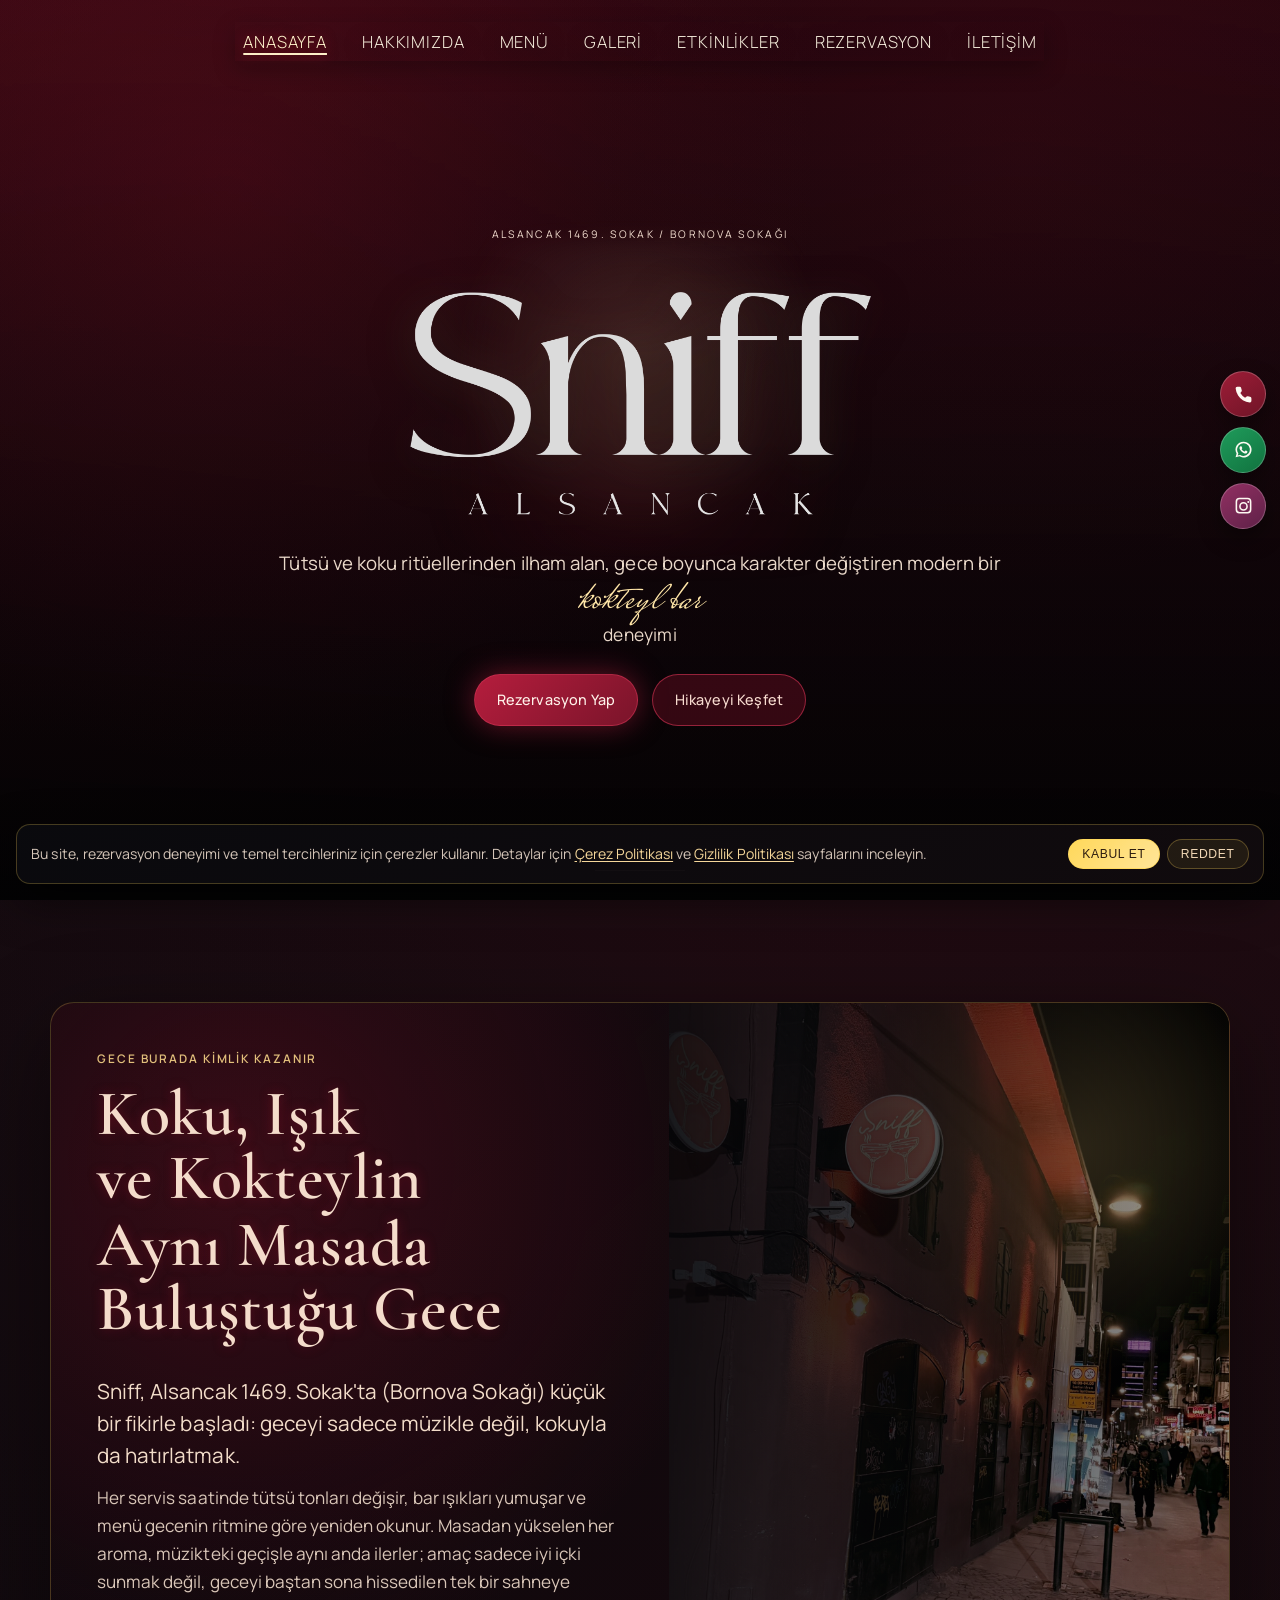
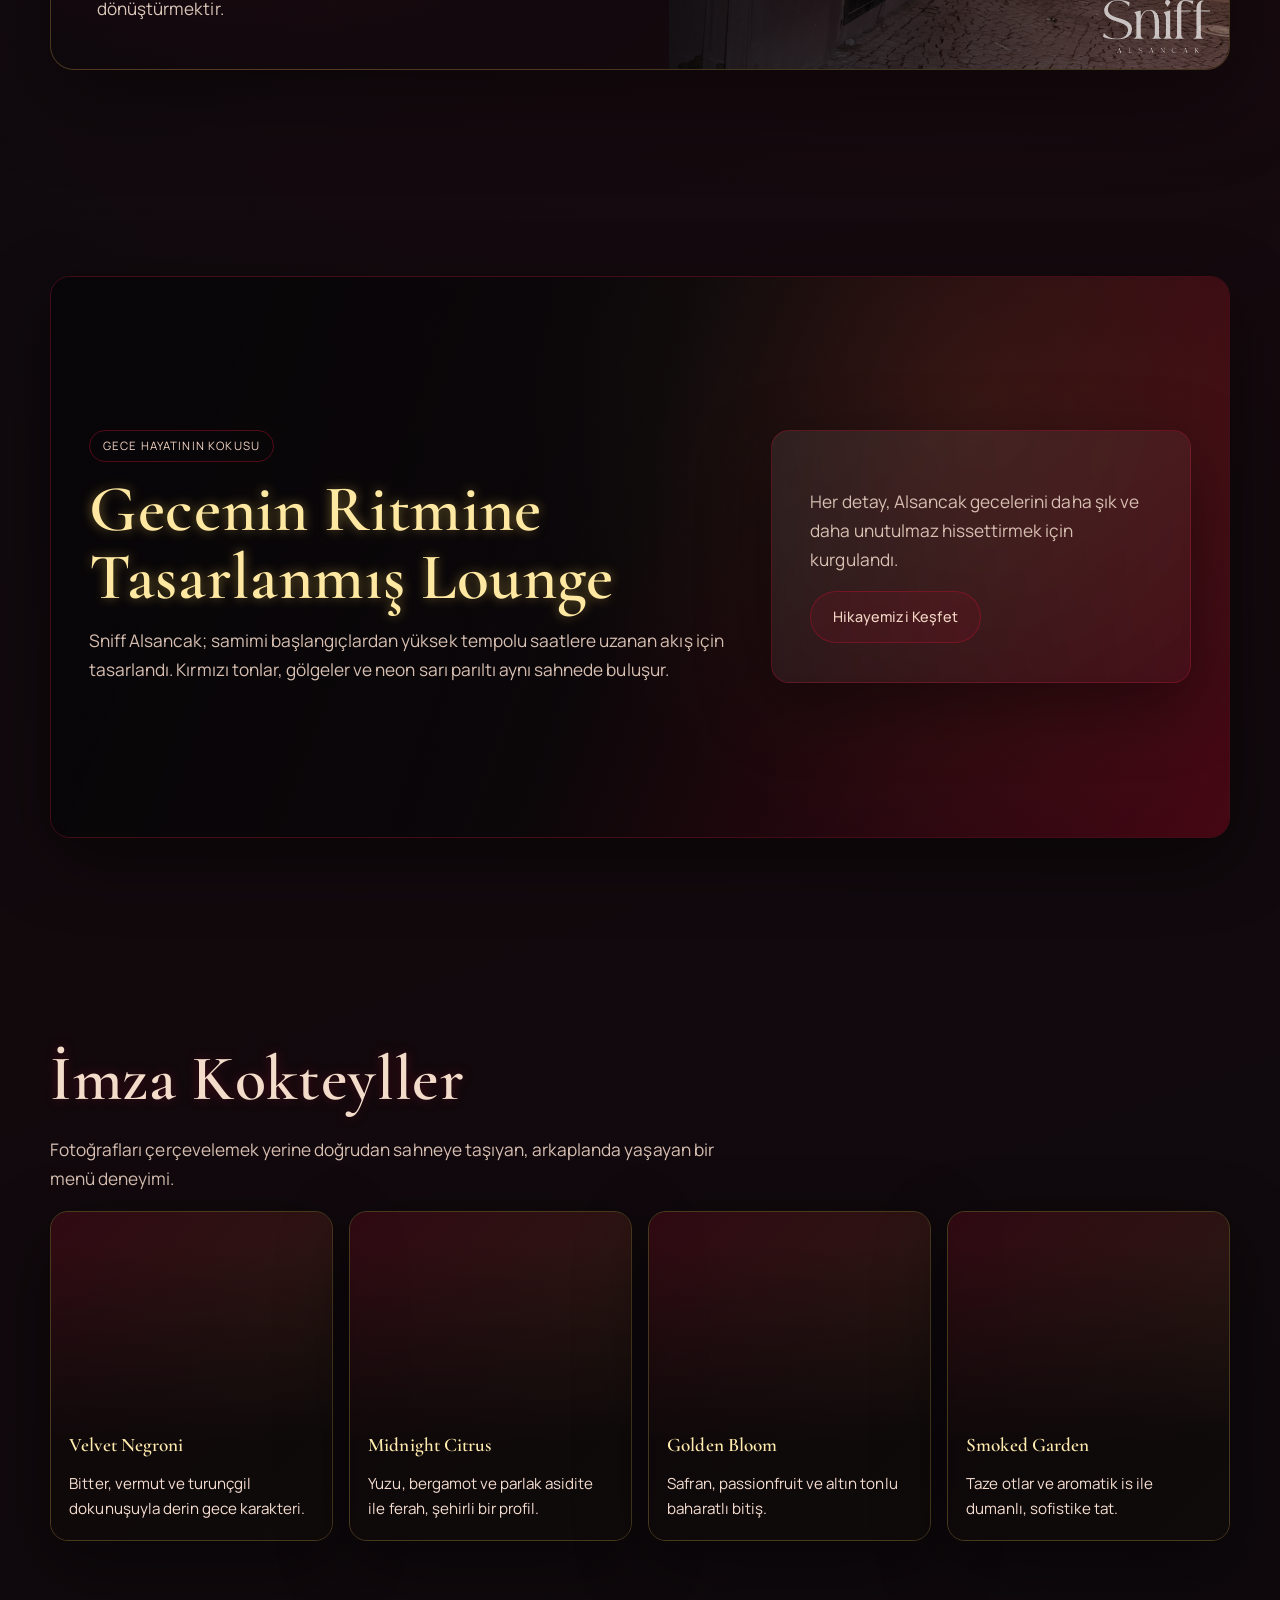
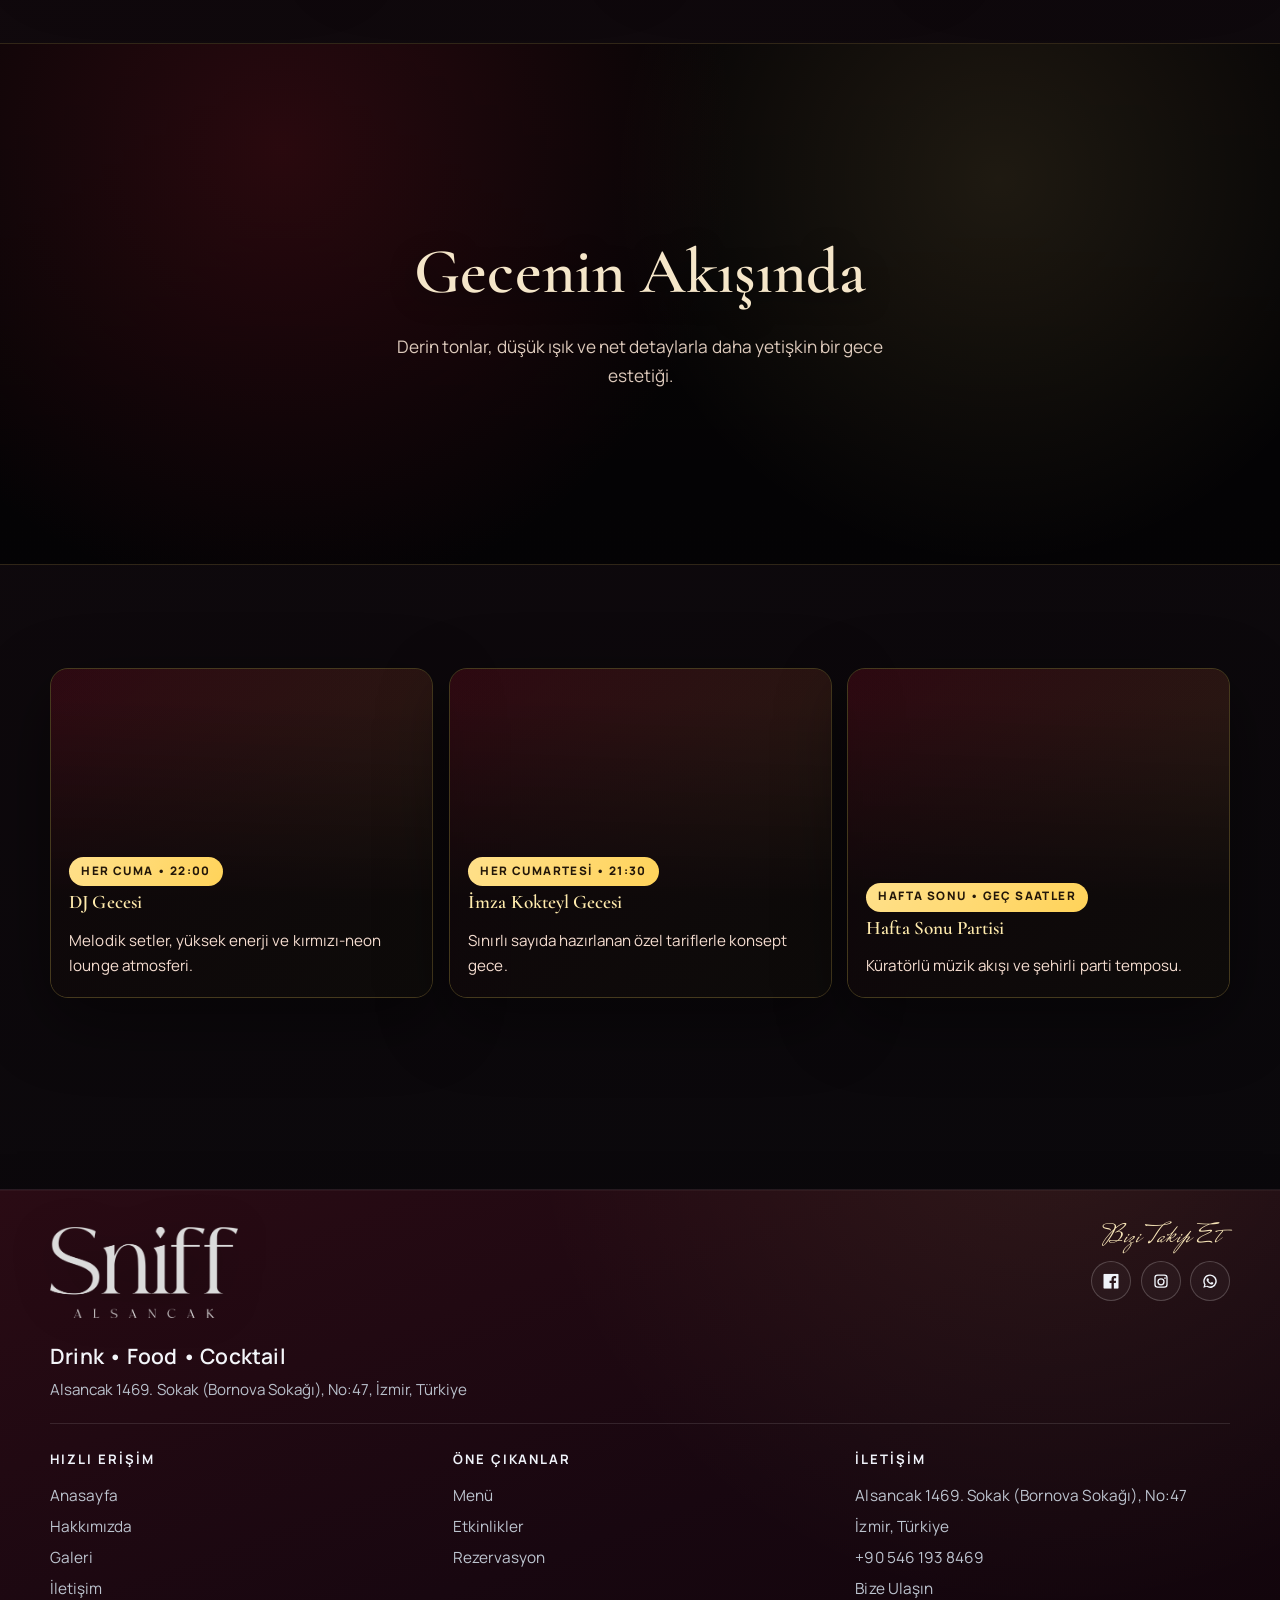
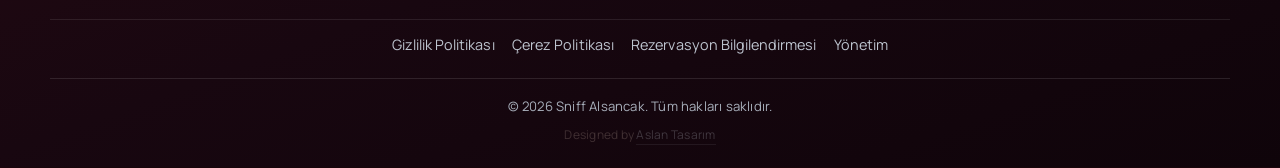
==== commit 5b07a2be: "Refine site visuals, panel UX, and reservation backend" ====
--- a/index.html
+++ b/index.html
@@ -3,8 +3,13 @@
 <head>
   <meta charset="utf-8">
   <meta name="viewport" content="width=device-width, initial-scale=1">
-  <title>Sniff Alsancak | İçki • Yemek • Kokteyl</title>
+  <title>Sniff Alsancak</title>
   <meta name="description" content="Sniff Alsancak, kırmızı-neon atmosferde premium kokteyl deneyimi sunar.">
+  <link rel="icon" type="image/svg+xml" href="assets/favicon-cocktail.svg">
+  <link rel="shortcut icon" href="assets/favicon-cocktail.svg">
+  <link rel="icon" type="image/png" href="assets/sniff-logo-green.png" media="(prefers-color-scheme: light)">
+  <link rel="icon" type="image/png" href="assets/sniff-logo-white.png" media="(prefers-color-scheme: dark)">
+  <link rel="apple-touch-icon" href="assets/sniff-logo-green.png">
   <link rel="stylesheet" href="assets/style.css">
   <script defer src="assets/script.js"></script>
 </head>
@@ -12,32 +17,38 @@
   <nav class="site-nav entry-nav">
     <div class="brand-wrap">
       <a class="brand smoke-logo" href="index.html">Sniff Alsancak</a>
-      <span class="brand-tag">İçki • Yemek • Kokteyl</span>
+      <span class="brand-tag">Drink • Food • Cocktail</span>
     </div>
     <button class="menu-toggle" aria-expanded="false" aria-label="Menüyü aç">Menü</button>
     <ul class="nav-links">
       <li><a class="active" href="index.html">Anasayfa</a></li>
       <li><a href="about.html">Hakkımızda</a></li>
-      <li><a href="cocktails.html">Kokteyller</a></li>
+      <li><a href="cocktails.html">Menü</a></li>
       <li><a href="gallery.html">Galeri</a></li>
       <li><a href="events.html">Etkinlikler</a></li>
       <li><a href="reservation.html">Rezervasyon</a></li>
       <li><a href="contact.html">İletişim</a></li>
     </ul>
   </nav>
+  <div class="hero-logo-float" aria-hidden="true">
+    <img src="assets/sniff-logo-white.png" alt="">
+  </div>
 
   <main>
-    <section class="hero hero-entry hero-refined has-video" style="--hero-image:url('sniff-fotolar/e86fb6b8-a68b-4090-af71-a86715373188.JPG')">
+    <section class="hero hero-entry hero-refined has-video" style="--hero-video-scale:1.08; --hero-video-position:50% 50%;">
       <div class="hero-bg-video-wrap" aria-hidden="true">
-        <video class="hero-bg-video" autoplay muted loop playsinline preload="metadata" poster="sniff-fotolar/e86fb6b8-a68b-4090-af71-a86715373188.JPG">
+        <video class="hero-bg-video" autoplay muted loop playsinline preload="auto">
           <source src="home-bg-video.mp4" type="video/mp4">
+          <source src="home-bg-video.m4v" type="video/mp4">
         </video>
       </div>
       <div class="hero-refined-film" aria-hidden="true"></div>
       <div class="hero-content hero-refined-content">
-        <p class="hero-kicker" data-reveal>Alsancak 1469. Sokak / Bornova Sokağı</p>
-        <h1 class="hero-title-split" data-split data-reveal>Sniff Alsancak</h1>
-        <p class="hero-intro-copy" data-reveal>Tütsü ve koku ritüellerinden ilham alan, gece boyunca karakter değiştiren modern bir kokteyl bar deneyimi.</p>
+        <p class="hero-kicker" data-reveal>ALSANCAK 1469. SOKAK / BORNOVA SOKAĞI</p>
+        <h1 class="hero-brand-lockup" aria-label="Sniff Alsancak">
+          <img class="hero-brand-image" src="assets/sniff-logo-white.png" alt="Sniff Alsancak logosu">
+        </h1>
+        <p class="hero-intro-copy" data-reveal><span class="hero-intro-main-line">Tütsü ve koku ritüellerinden ilham alan, gece boyunca karakter değiştiren modern bir</span><span class="accent-script hero-script-main">kokteyl bar</span><span class="hero-intro-tail">deneyimi</span></p>
         <div class="hero-actions">
           <a class="btn btn-primary" data-reveal href="reservation.html">Rezervasyon Yap</a>
           <a class="btn btn-ghost" data-reveal href="#hikaye">Hikayeyi Keşfet</a>
@@ -47,67 +58,43 @@
     </section>
 
     <section id="hikaye" class="section story-section">
-      <div class="container story-intro">
-        <span class="badge" data-reveal>Sniff Hikayesi</span>
-        <h2 class="section-title story-title" data-split data-reveal>Koku, Işık ve Kokteylin Aynı Masada Buluştuğu Gece</h2>
-        <p class="lead" data-reveal>Sniff, Alsancak 1469. Sokak'ta (Bornova Sokağı) küçük bir fikirle başladı: geceyi sadece müzikle değil, kokuyla da hatırlatmak. Her servis saatinde tütsü tonları değişir, bar ışıkları yumuşar ve menü, gecenin ritmine göre yeniden okunur.</p>
-      </div>
-
-      <div class="container story-layout">
-        <aside class="story-media-stack">
-          <figure class="story-video-card" data-reveal>
-            <video class="story-inline-video" autoplay muted loop playsinline preload="metadata" poster="sniff-fotolar/e86fb6b8-a68b-4090-af71-a86715373188.JPG">
-              <source src="home-bg-video.mp4" type="video/mp4">
-            </video>
-            <img class="story-logo-soft" src="assets/logo-soft.png" alt="Sniff Alsancak logosu">
-          </figure>
-          <p class="story-caption" data-reveal>Gece ilerledikçe her masada farklı bir koku izi kalır; amaç sadece içki değil, hatırlanan bir atmosfer yaratmak.</p>
-        </aside>
-
-        <div class="story-timeline">
-          <article class="story-card" data-reveal>
-            <div class="story-card-media parallax" data-speed="0.05" style="--story-image:url('sniff-fotolar/b1c027be-455c-45c1-be59-f3f9688f84d9.JPG')"></div>
-            <div class="story-card-body">
-              <span class="story-index">01</span>
-              <h3>Başlangıç: Kokunun Hafızası</h3>
-              <p>Sniff konsepti, klasik bar deneyimini tütsü katmanlarıyla birleştirmek için kuruldu. İlk dakikada amber ve odunsu notalar, barın karanlık tonlarına eşlik eder.</p>
+      <div class="container story-banner" data-reveal>
+        <div class="story-banner-copy">
+          <p class="story-banner-kicker">Gece Burada Kimlik Kazanır</p>
+          <h2 class="section-title story-banner-title">
+            <span>Koku, Işık ve Kokteylin</span>
+            <span>Aynı Masada Buluştuğu Gece</span>
+          </h2>
+          <p class="story-banner-lead">Sniff, Alsancak 1469. Sokak'ta (Bornova Sokağı) küçük bir fikirle başladı: geceyi sadece müzikle değil, kokuyla da hatırlatmak.</p>
+          <p class="story-banner-text">Her servis saatinde tütsü tonları değişir, bar ışıkları yumuşar ve menü gecenin ritmine göre yeniden okunur. Masadan yükselen her aroma, müzikteki geçişle aynı anda ilerler; amaç sadece iyi içki sunmak değil, geceyi baştan sona hissedilen tek bir sahneye dönüştürmektir.</p>
+        </div>
+
+        <figure class="story-banner-media">
+          <video class="story-banner-video" autoplay muted loop playsinline preload="metadata" poster="sniff-fotolar/e86fb6b8-a68b-4090-af71-a86715373188.JPG">
+            <source src="ana-sayfa-video-2.m4v" type="video/mp4">
+            <source src="ana-sayfa-video-2.mp4" type="video/mp4">
+          </video>
+          <div class="story-banner-shade" aria-hidden="true"></div>
+          <img class="story-logo-soft story-banner-logo" src="assets/sniff-logo-white.png" alt="Sniff Alsancak logosu">
+        </figure>
+      </div>
+    </section>
+
+    <section id="kesfet" class="section">
+      <div class="container">
+        <article class="bg-cover-section lounge-feature" style="--section-image:url('https://images.unsplash.com/photo-1651981090786-238f2f57af74?auto=format&fit=crop&fm=jpg&ixlib=rb-4.1.0&q=80&w=2400')">
+          <div class="lounge-feature-content">
+            <div class="lounge-feature-copy">
+              <span class="badge" data-reveal>Gece Hayatının Kokusu</span>
+              <h2 class="lounge-feature-title" data-reveal>Gecenin Ritmine Tasarlanmış Lounge</h2>
+              <p class="lead lounge-feature-lead" data-reveal>Sniff Alsancak; samimi başlangıçlardan yüksek tempolu saatlere uzanan akış için tasarlandı. Kırmızı tonlar, gölgeler ve neon sarı parıltı aynı sahnede buluşur.</p>
             </div>
-          </article>
-
-          <article class="story-card" data-reveal>
-            <div class="story-card-media parallax" data-speed="0.08" style="--story-image:url('sniff-fotolar/4fc0e972-ab63-4f03-8337-562db2b66519.JPG')"></div>
-            <div class="story-card-body">
-              <span class="story-index">02</span>
-              <h3>Bar Ritmi: İmza Kokteyl Akışı</h3>
-              <p>Menü, gecenin enerjisine göre okunur: girişte dengeli ve aromatik tarifler, ilerleyen saatlerde daha yoğun, daha derin karakterli imza karışımlar.</p>
-            </div>
-          </article>
-
-          <article class="story-card" data-reveal>
-            <div class="story-card-media parallax" data-speed="0.06" style="--story-image:url('sniff-fotolar/aaf7b26f-438d-4267-97e8-f2ba2b7990c2.JPG')"></div>
-            <div class="story-card-body">
-              <span class="story-index">03</span>
-              <h3>Final: Geceye Kalan İmza</h3>
-              <p>Sniff'ten ayrılırken amaç tek bir his bırakmak: Alsancak gecesinde hem damakta hem hafızada kalan, sade ama karakterli bir imza.</p>
-            </div>
-          </article>
-        </div>
-      </div>
-    </section>
-
-    <section id="kesfet" class="section">
-      <div class="container bg-cover-section" style="--section-image:url('https://images.unsplash.com/photo-1651981090786-238f2f57af74?auto=format&fit=crop&fm=jpg&ixlib=rb-4.1.0&q=80&w=2400')" data-reveal>
-        <div class="bg-cover-content">
-          <div>
-            <span class="badge">Gece Hayatının Kokusu</span>
-            <h2 class="section-title" data-split data-reveal>Gecenin Ritmine Tasarlanmış Lounge</h2>
-            <p class="lead">Sniff Alsancak; samimi başlangıçlardan yüksek tempolu saatlere uzanan akış için tasarlandı. Kırmızı tonlar, gölgeler ve neon sarı parıltı aynı sahnede buluşur.</p>
+            <aside class="copy-panel lounge-feature-panel" data-reveal>
+              <p>Her detay, Alsancak gecelerini daha şık ve daha unutulmaz hissettirmek için kurgulandı.</p>
+              <a class="btn btn-ghost" href="about.html">Hikayemizi Keşfet</a>
+            </aside>
           </div>
-          <div class="copy-panel">
-            <p>Her detay, Alsancak gecelerini daha şık ve daha unutulmaz hissettirmek için kurgulandı.</p>
-            <a class="btn btn-ghost" href="about.html">Hikayemizi Keşfet</a>
-          </div>
-        </div>
+        </article>
       </div>
     </section>
 
@@ -141,63 +128,37 @@
     </section>
 
     <section class="section">
-      <div class="container grid grid-3">
-        <article class="photo-card" style="--card-image:url('https://images.unsplash.com/photo-1690021416125-56f8464a8b01?auto=format&fit=crop&fm=jpg&ixlib=rb-4.1.0&q=80&w=2400')" data-reveal>
-          <div class="card-body"><span class="event-meta">Cuma</span><h3>DJ Geceleri</h3><p>Deep house setleri ve premium servislerle yüksek enerji.</p></div>
-        </article>
-        <article class="photo-card" style="--card-image:url('https://images.unsplash.com/photo-1745060829956-dcd14b3511cb?auto=format&fit=crop&fm=jpg&ixlib=rb-4.1.0&q=80&w=2400')" data-reveal>
-          <div class="card-body"><span class="event-meta">Cumartesi</span><h3>İmza Gece</h3><p>Her hafta özel hazırlanan sınırlı kokteyl menüsü.</p></div>
-        </article>
-        <article class="photo-card" style="--card-image:url('https://images.unsplash.com/photo-1749314374163-185677265d63?auto=format&fit=crop&fm=jpg&ixlib=rb-4.1.0&q=80&w=2400')" data-reveal>
-          <div class="card-body"><span class="event-meta">Hafta Sonu</span><h3>Hafta Sonu Partisi</h3><p>Neon yansımalarla şık ve canlı bir gece kulübü atmosferi.</p></div>
-        </article>
-      </div>
+      <div class="container grid grid-3" data-events-target="home"></div>
     </section>
   </main>
+
+  <div class="floating-contact" aria-label="Hızlı İletişim">
+    <a class="floating-contact-btn phone" href="tel:+905461938469" aria-label="Telefon">
+      <svg viewBox="0 0 24 24" role="img" aria-hidden="true"><path d="M22 16.92v3a2 2 0 0 1-2.18 2A19.79 19.79 0 0 1 11.2 19a19.5 19.5 0 0 1-6-6A19.79 19.79 0 0 1 2.08 4.18 2 2 0 0 1 4.06 2h3a2 2 0 0 1 2 1.72c.12.9.35 1.78.68 2.62a2 2 0 0 1-.45 2.11L8 9.94a16 16 0 0 0 6 6l1.49-1.29a2 2 0 0 1 2.11-.45c.84.33 1.72.56 2.62.68A2 2 0 0 1 22 16.92z"/></svg>
+    </a>
+    <a class="floating-contact-btn whatsapp" href="https://wa.me/905461938469" target="_blank" rel="noopener" aria-label="WhatsApp">
+      <svg viewBox="0 0 24 24" role="img" aria-hidden="true"><path d="M12 2a10 10 0 0 0-8.7 15l-1.3 4.8 4.9-1.3A10 10 0 1 0 12 2zm0 18a8 8 0 0 1-4.1-1.1l-.3-.2-2.9.8.8-2.8-.2-.3A8 8 0 1 1 12 20zm4.5-5.9c-.2-.1-1.4-.7-1.6-.8s-.4-.1-.6.1-.6.8-.8 1-.3.2-.5.1a6.6 6.6 0 0 1-2-1.2 7.3 7.3 0 0 1-1.3-1.7c-.1-.2 0-.3.1-.5l.4-.4a1.5 1.5 0 0 0 .2-.4.4.4 0 0 0 0-.4c0-.1-.6-1.3-.8-1.8-.2-.4-.4-.4-.6-.4h-.5a1 1 0 0 0-.7.3 2.8 2.8 0 0 0-.9 2.1 4.8 4.8 0 0 0 1 2.5 11 11 0 0 0 4.2 3.7 14.2 14.2 0 0 0 1.4.5 3.3 3.3 0 0 0 1.5.1 2.5 2.5 0 0 0 1.7-1.2 2.1 2.1 0 0 0 .2-1.2c0-.1-.2-.2-.4-.3z"/></svg>
+    </a>
+    <a class="floating-contact-btn instagram" href="https://www.instagram.com/sniffalsancak/" target="_blank" rel="noopener" aria-label="Instagram">
+      <svg viewBox="0 0 24 24" role="img" aria-hidden="true"><path d="M7 2h10a5 5 0 0 1 5 5v10a5 5 0 0 1-5 5H7a5 5 0 0 1-5-5V7a5 5 0 0 1 5-5zm0 2a3 3 0 0 0-3 3v10a3 3 0 0 0 3 3h10a3 3 0 0 0 3-3V7a3 3 0 0 0-3-3H7zm5 3.5A5.5 5.5 0 1 1 6.5 13 5.5 5.5 0 0 1 12 7.5zm0 2A3.5 3.5 0 1 0 15.5 13 3.5 3.5 0 0 0 12 9.5zM18 6.2a1.2 1.2 0 1 1-1.2 1.2A1.2 1.2 0 0 1 18 6.2z"/></svg>
+    </a>
+  </div>
 
   <footer class="site-footer">
     <div class="footer-modern footer-shell" data-reveal>
       <div class="footer-top-row">
         <div class="footer-brand-area">
-          <p class="footer-label">Sniff Alsancak</p>
+          <div class="footer-logo-lockup" aria-label="Sniff Alsancak">
+            <img class="footer-logo-image" src="assets/sniff-logo-white.png" alt="Sniff Alsancak logosu">
+          </div>
           <h3>Drink • Food • Cocktail</h3>
           <p>Alsancak 1469. Sokak (Bornova Sokağı), No:47, İzmir, Türkiye</p>
         </div>
-        <a class="footer-phone-link" href="tel:+905461938469">+90 546 193 8469</a>
-      </div>
-
-      <div class="footer-columns">
-        <div class="footer-column">
-          <h4>Site Linkleri</h4>
-          <a href="index.html">Anasayfa</a>
-          <a href="about.html">Hakkımızda</a>
-          <a href="cocktails.html">Kokteyller</a>
-          <a href="gallery.html">Galeri</a>
-        </div>
-
-        <div class="footer-column">
-          <h4>Deneyim</h4>
-          <a href="events.html">Etkinlikler</a>
-          <a href="reservation.html">Rezervasyon</a>
-          <a href="contact.html">İletişim</a>
-          <a href="gizlilik-politikasi.html">Gizlilik Politikası</a>
-          <a href="cerez-politikasi.html">Çerez Politikası</a>
-          <p>Alsancak'ta premium gece atmosferi.</p>
-        </div>
-
-        <div class="footer-column">
-          <h4>İletişim</h4>
-          <p>Alsancak 1469. Sokak (Bornova Sokağı), No:47</p>
-          <p>İzmir, Türkiye</p>
-          <a href="tel:+905461938469">+90 546 193 8469</a>
-          <a href="https://maps.google.com/?q=Alsancak+1469.+Sokak+Bornova+Sokagi+No+47+Izmir" target="_blank" rel="noopener">Haritada Aç</a>
-        </div>
-
-        <div class="footer-column">
+        <div class="footer-top-social">
           <h4>Bizi Takip Et</h4>
           <div class="footer-social-icons">
             <a class="footer-social-icon" href="https://www.facebook.com/profile.php?id=61579375530031" target="_blank" rel="noopener" aria-label="Facebook">
-              <svg viewBox="0 0 24 24" role="img" aria-hidden="true"><path d="M14 8h3V4h-3c-3.3 0-5 2.1-5 5.4V12H6v4h3v4h4v-4h3l1-4h-4V9.7c0-1.1.5-1.7 1.9-1.7z"/></svg>
+              <svg viewBox="0 0 24 24" role="img" aria-hidden="true"><path d="M22.675 0h-21.35C.597 0 0 .597 0 1.326v21.348C0 23.403.597 24 1.326 24h11.495v-9.294H9.691V11.08h3.13V8.413c0-3.1 1.894-4.788 4.659-4.788 1.325 0 2.463.099 2.794.143v3.24h-1.918c-1.504 0-1.796.715-1.796 1.763v2.311h3.59l-.467 3.625H16.56V24h6.115c.73 0 1.326-.597 1.326-1.326V1.326C24 .597 23.403 0 22.675 0z"/></svg>
             </a>
             <a class="footer-social-icon" href="https://www.instagram.com/sniffalsancak/" target="_blank" rel="noopener" aria-label="Instagram">
               <svg viewBox="0 0 24 24" role="img" aria-hidden="true"><path d="M7 2h10a5 5 0 0 1 5 5v10a5 5 0 0 1-5 5H7a5 5 0 0 1-5-5V7a5 5 0 0 1 5-5zm0 2a3 3 0 0 0-3 3v10a3 3 0 0 0 3 3h10a3 3 0 0 0 3-3V7a3 3 0 0 0-3-3H7zm5 3.5A5.5 5.5 0 1 1 6.5 13 5.5 5.5 0 0 1 12 7.5zm0 2A3.5 3.5 0 1 0 15.5 13 3.5 3.5 0 0 0 12 9.5zM18 6.2a1.2 1.2 0 1 1-1.2 1.2A1.2 1.2 0 0 1 18 6.2z"/></svg>
@@ -206,11 +167,40 @@
               <svg viewBox="0 0 24 24" role="img" aria-hidden="true"><path d="M12 2a10 10 0 0 0-8.7 15l-1.3 4.8 4.9-1.3A10 10 0 1 0 12 2zm0 18a8 8 0 0 1-4.1-1.1l-.3-.2-2.9.8.8-2.8-.2-.3A8 8 0 1 1 12 20zm4.5-5.9c-.2-.1-1.4-.7-1.6-.8s-.4-.1-.6.1-.6.8-.8 1-.3.2-.5.1a6.6 6.6 0 0 1-2-1.2 7.3 7.3 0 0 1-1.3-1.7c-.1-.2 0-.3.1-.5l.4-.4a1.5 1.5 0 0 0 .2-.4.4.4 0 0 0 0-.4c0-.1-.6-1.3-.8-1.8-.2-.4-.4-.4-.6-.4h-.5a1 1 0 0 0-.7.3 2.8 2.8 0 0 0-.9 2.1 4.8 4.8 0 0 0 1 2.5 11 11 0 0 0 4.2 3.7 14.2 14.2 0 0 0 1.4.5 3.3 3.3 0 0 0 1.5.1 2.5 2.5 0 0 0 1.7-1.2 2.1 2.1 0 0 0 .2-1.2c0-.1-.2-.2-.4-.3z"/></svg>
             </a>
           </div>
-          <a href="https://www.facebook.com/profile.php?id=61579375530031" target="_blank" rel="noopener">Facebook</a>
-          <a href="https://www.instagram.com/sniffalsancak/" target="_blank" rel="noopener">Instagram</a>
-          <a href="https://wa.me/905461938469" target="_blank" rel="noopener">WhatsApp</a>
-          <a href="reservation.html">Masa Ayırt</a>
-          <p>Her gece yeni bir ritim.</p>
+        </div>
+      </div>
+
+      <div class="footer-columns">
+        <div class="footer-column">
+          <h4>Hızlı Erişim</h4>
+          <a href="index.html">Anasayfa</a>
+          <a href="about.html">Hakkımızda</a>
+          <a href="gallery.html">Galeri</a>
+          <a href="contact.html">İletişim</a>
+        </div>
+
+        <div class="footer-column footer-column-featured">
+          <h4>Öne Çıkanlar</h4>
+          <a href="cocktails.html">Menü</a>
+          <a href="events.html">Etkinlikler</a>
+          <a href="reservation.html">Rezervasyon</a>
+        </div>
+
+        <div class="footer-column">
+          <h4>İletişim</h4>
+          <p>Alsancak 1469. Sokak (Bornova Sokağı), No:47</p>
+          <p>İzmir, Türkiye</p>
+          <a href="tel:+905461938469">+90 546 193 8469</a>
+          <a href="https://maps.app.goo.gl/APnaHtb7vrxZLbs37?g_st=ic" target="_blank" rel="noopener">Bize Ulaşın</a>
+        </div>
+      </div>
+
+      <div class="footer-policy-row">
+        <div class="footer-policy-links">
+          <a href="gizlilik-politikasi.html">Gizlilik Politikası</a>
+          <a href="cerez-politikasi.html">Çerez Politikası</a>
+          <a href="rezervasyon-bilgilendirmesi.html">Rezervasyon Bilgilendirmesi</a>
+          <a href="panel/index.html">Yönetim</a>
         </div>
       </div>
 
--- a/assets/style.css
+++ b/assets/style.css
@@ -1,4 +1,32 @@
-@import url('https://fonts.googleapis.com/css2?family=Cormorant+Garamond:wght@400;500;600;700&family=Marcellus&display=swap');
+@import url('https://fonts.googleapis.com/css2?family=Cormorant+Garamond:wght@500;600;700&family=Manrope:wght@400;500;600;700&family=Mrs+Saint+Delafield&display=swap');
+
+@font-face {
+  font-family: 'Agraham';
+  src:
+    local('Agraham'),
+    url('../Agraham.otf') format('opentype');
+  font-display: swap;
+}
+
+@font-face {
+  font-family: 'Orange Avenue';
+  src:
+    local('Orange Avenue'),
+    local('OrangeAvenue'),
+    url('fonts/OrangeAvenue.woff2') format('woff2'),
+    url('fonts/OrangeAvenue.ttf') format('truetype');
+  font-display: swap;
+}
+
+@font-face {
+  font-family: 'Moglan';
+  src:
+    local('Moglan'),
+    url('../Moglan_DEMO.ttf') format('truetype'),
+    url('fonts/Moglan.woff2') format('woff2'),
+    url('fonts/Moglan.ttf') format('truetype');
+  font-display: swap;
+}
 
 :root {
   --wine: #6b0719;
@@ -6,19 +34,22 @@
   --red-glow: #af132f;
   --night: #0e0a0c;
   --charcoal: #181215;
-  --gold: #ffd85a;
-  --gold-soft: #f3b82f;
+  --gold: #e7c39a;
+  --gold-soft: #c98b5b;
   --text: #f8efe8;
   --text-muted: #d7bfb2;
-  --glass-border: rgba(255, 216, 90, 0.24);
+  --glass-border: rgba(175, 19, 47, 0.34);
   --shadow: 0 22px 70px rgba(0, 0, 0, 0.45);
   --radius: 18px;
   --max: 1180px;
-  --orn-color: #f4c977;
-  --orn-color-soft: rgba(244, 201, 119, 0.58);
-  --font-body: 'Cormorant Garamond', 'Times New Roman', serif;
-  --font-display: 'Cormorant Garamond', 'Times New Roman', serif;
-  --font-ui: 'Marcellus', 'Times New Roman', serif;
+  --orn-color: #d49374;
+  --orn-color-soft: rgba(212, 147, 116, 0.56);
+  --font-body: 'Manrope', 'Helvetica Neue', 'Segoe UI', Arial, sans-serif;
+  --font-display: 'Cormorant Garamond', 'Cormorant', 'Times New Roman', serif;
+  --font-ui: 'Manrope', 'Helvetica Neue', 'Segoe UI', Arial, sans-serif;
+  --font-modern: 'Manrope', 'Helvetica Neue', 'Segoe UI', Arial, sans-serif;
+  --font-script: 'Mrs Saint Delafield', cursive;
+  --font-hero-brand: 'Agraham', 'Orange Avenue', 'Moglan', var(--font-display);
 }
 
 * {
@@ -27,18 +58,21 @@
 
 html {
   scroll-behavior: smooth;
+  background-color: #18070d;
 }
 
 body {
   margin: 0;
   font-family: var(--font-body);
-  font-size: 1.02rem;
-  line-height: 1.55;
-  letter-spacing: 0.01em;
+  font-size: 1.08rem;
+  line-height: 1.68;
+  font-weight: 400;
+  letter-spacing: 0.002em;
   color: var(--text);
+  background-color: #18070d;
   background:
-    radial-gradient(circle at 15% 10%, rgba(175, 19, 47, 0.35), transparent 38%),
-    radial-gradient(circle at 82% 15%, rgba(255, 216, 90, 0.14), transparent 36%),
+    radial-gradient(circle at 15% 10%, rgba(175, 19, 47, 0.4), transparent 38%),
+    radial-gradient(circle at 82% 15%, rgba(145, 18, 40, 0.18), transparent 36%),
     linear-gradient(165deg, var(--night), #1d0a10 38%, #11080b 70%, #070506 100%);
   min-height: 100vh;
   overflow-x: hidden;
@@ -51,12 +85,12 @@
 h5,
 h6 {
   font-family: var(--font-display);
-  font-weight: 500;
+  font-weight: 600;
 }
 
 .home-entry {
   background:
-    radial-gradient(circle at 72% 10%, rgba(255, 206, 110, 0.08), transparent 36%),
+    radial-gradient(circle at 72% 10%, rgba(154, 20, 42, 0.16), transparent 36%),
     linear-gradient(160deg, #0a0b0f 0%, #12090d 48%, #08080b 100%);
 }
 
@@ -65,8 +99,8 @@
   position: fixed;
   inset: 0;
   background:
-    radial-gradient(circle at 30% 20%, rgba(255, 216, 90, 0.07), transparent 45%),
-    radial-gradient(circle at 80% 60%, rgba(175, 19, 47, 0.08), transparent 42%);
+    radial-gradient(circle at 30% 20%, rgba(171, 24, 46, 0.12), transparent 45%),
+    radial-gradient(circle at 80% 60%, rgba(175, 19, 47, 0.11), transparent 42%);
   pointer-events: none;
   mix-blend-mode: screen;
   z-index: -1;
@@ -74,14 +108,83 @@
 
 .home-entry::before {
   background:
-    radial-gradient(circle at 18% 22%, rgba(158, 22, 43, 0.14), transparent 42%),
-    radial-gradient(circle at 84% 72%, rgba(255, 214, 120, 0.08), transparent 38%);
+    radial-gradient(circle at 18% 22%, rgba(158, 22, 43, 0.2), transparent 42%),
+    radial-gradient(circle at 84% 72%, rgba(132, 17, 36, 0.14), transparent 38%);
   opacity: 0.75;
+}
+
+.home-entry::after {
+  content: '';
+  position: fixed;
+  left: 0;
+  right: 0;
+  top: 0;
+  height: clamp(140px, 22vh, 230px);
+  pointer-events: none;
+  z-index: 29;
+  opacity: 0;
+  background: linear-gradient(
+    180deg,
+    rgba(0, 0, 0, 0.62) 0%,
+    rgba(0, 0, 0, 0.44) 38%,
+    rgba(0, 0, 0, 0.16) 72%,
+    rgba(0, 0, 0, 0) 100%
+  );
+  transition: opacity 0.28s ease;
+}
+
+.home-entry.top-fade-active::after {
+  opacity: 1;
 }
 
 a {
   color: inherit;
   text-decoration: none;
+}
+
+.accent-script {
+  display: block;
+  width: fit-content;
+  font-family: var(--font-script);
+  font-size: 1.28em;
+  font-weight: 400;
+  line-height: 0.82;
+  letter-spacing: 0.01em;
+  color: #ffe6a8;
+  text-transform: none;
+  transform: none;
+  white-space: nowrap;
+}
+
+.hero-script-main {
+  display: block;
+  margin-top: 0.12rem;
+  margin-inline: auto;
+  font-size: clamp(1.72rem, 4.1vw, 2.62rem);
+  line-height: 0.92;
+  letter-spacing: 0.01em;
+  position: relative;
+  top: 0.16rem;
+  transform: none;
+}
+
+.hero-intro-main-line {
+  display: block;
+  white-space: nowrap;
+  font-size: clamp(1.04rem, 1.46vw, 1.26rem);
+  line-height: 1.42;
+  letter-spacing: 0.004em;
+  color: #ead9ca;
+}
+
+.hero-intro-tail {
+  display: block;
+  margin-inline: auto;
+  margin-top: -0.04rem;
+  text-align: center;
+  font-size: clamp(1.02rem, 1.36vw, 1.2rem);
+  letter-spacing: 0.01em;
+  color: #ead9ca;
 }
 
 .container {
@@ -105,7 +208,11 @@
   align-items: center;
   justify-content: space-between;
   gap: 1rem;
-  transition: all 0.32s ease;
+  transition:
+    background 0.24s ease,
+    border-color 0.24s ease,
+    box-shadow 0.24s ease,
+    backdrop-filter 0.24s ease;
 }
 
 .site-nav.scrolled {
@@ -115,7 +222,10 @@
 }
 
 .entry-nav {
-  top: 22px;
+  --entry-nav-progress: 0;
+  --entry-nav-top-start: 22px;
+  --entry-nav-top-end: clamp(5.4rem, 10.6vh, 6.9rem);
+  top: calc(var(--entry-nav-top-start) + ((var(--entry-nav-top-end) - var(--entry-nav-top-start)) * var(--entry-nav-progress)));
   width: auto;
   padding: 0.3rem 0.5rem;
   border: 0;
@@ -137,10 +247,10 @@
 .entry-nav .nav-links a {
   font-family: var(--font-ui);
   color: rgba(255, 249, 230, 0.95);
-  font-size: 1.05rem;
-  letter-spacing: 0.03em;
-  font-weight: 400;
-  text-transform: none;
+  font-size: 1.04rem;
+  letter-spacing: 0.05em;
+  font-weight: 300;
+  text-transform: uppercase;
   text-shadow: 0 3px 18px rgba(0, 0, 0, 0.5);
 }
 
@@ -156,10 +266,11 @@
   width: min(100% - 1.4rem, calc(var(--max) + 1rem));
   padding: 0.7rem 1rem;
   border-radius: 999px;
-  background: transparent;
-  border: 0;
-  backdrop-filter: none;
-  box-shadow: 0 10px 26px rgba(0, 0, 0, 0.3);
+  background: rgba(10, 8, 9, 0.76);
+  border: 1px solid rgba(175, 19, 47, 0.34);
+  backdrop-filter: blur(11px);
+  -webkit-backdrop-filter: blur(11px);
+  box-shadow: 0 14px 32px rgba(0, 0, 0, 0.46);
 }
 
 .brand-wrap {
@@ -174,15 +285,15 @@
   letter-spacing: 0.02em;
   font-weight: 600;
   color: var(--gold);
-  text-shadow: 0 0 14px rgba(255, 216, 90, 0.62);
+  text-shadow: 0 0 16px rgba(175, 19, 47, 0.52);
 }
 
 .brand-tag {
   font-family: var(--font-ui);
   color: var(--text-muted);
-  font-size: 0.74rem;
+  font-size: 0.78rem;
   text-transform: none;
-  letter-spacing: 0.06em;
+  letter-spacing: 0.04em;
 }
 
 .smoke-logo {
@@ -202,7 +313,7 @@
 }
 
 .smoke-logo::before {
-  background: rgba(255, 216, 90, 0.48);
+  background: rgba(175, 19, 47, 0.48);
   right: -28px;
   top: -18px;
   animation: smoke 9s ease-in-out infinite;
@@ -226,10 +337,10 @@
 
 .nav-links a {
   font-family: var(--font-ui);
-  font-size: 0.97rem;
-  text-transform: none;
-  letter-spacing: 0.03em;
-  font-weight: 400;
+  font-size: 1rem;
+  text-transform: uppercase;
+  letter-spacing: 0.05em;
+  font-weight: 300;
   color: #f2d7c6;
   transition: color 0.25s ease, text-shadow 0.25s ease;
 }
@@ -237,60 +348,24 @@
 .nav-links a.active,
 .nav-links a:hover {
   color: var(--gold);
-  text-shadow: 0 0 12px rgba(255, 216, 90, 0.72);
+  text-shadow: 0 0 12px rgba(175, 19, 47, 0.7);
 }
 
 .menu-toggle {
   font-family: var(--font-ui);
   display: none;
-  border: 1px solid rgba(255, 216, 90, 0.35);
-  background: rgba(255, 216, 90, 0.06);
+  border: 1px solid rgba(175, 19, 47, 0.38);
+  background: rgba(175, 19, 47, 0.12);
   color: var(--gold);
   border-radius: 999px;
   padding: 0.5rem 0.85rem;
-  font-size: 0.82rem;
-  letter-spacing: 0.04em;
+  font-size: 0.9rem;
+  letter-spacing: 0.02em;
   text-transform: none;
 }
 
 main {
-  padding-top: 5.9rem;
-}
-
-.home-entry main {
   padding-top: 0;
-}
-
-.floating-glass-wrap {
-  position: fixed;
-  right: -16vw;
-  top: 4vh;
-  width: min(64vw, 900px);
-  height: 94vh;
-  pointer-events: none;
-  z-index: 6;
-  opacity: 0.95;
-  mix-blend-mode: screen;
-}
-
-.floating-glass-wrap::before {
-  content: '';
-  position: absolute;
-  inset: 14% 14% 12% 10%;
-  background: radial-gradient(circle, rgba(255, 214, 110, 0.16), rgba(130, 15, 36, 0.2) 55%, transparent 75%);
-  filter: blur(28px);
-}
-
-.floating-glass {
-  width: 100%;
-  height: 100%;
-  object-fit: contain;
-  transform: translate3d(0, 0, 0) rotate(-7deg) scale(1);
-  transform-origin: 50% 30%;
-  filter:
-    drop-shadow(0 0 28px rgba(255, 214, 110, 0.28))
-    drop-shadow(0 0 65px rgba(160, 24, 40, 0.28));
-  will-change: transform;
 }
 
 .hero,
@@ -322,7 +397,7 @@
   background-size: cover;
   background-position: center;
   opacity: 0.6;
-  transform: translate3d(0, var(--hero-offset), 0) scale(1.16);
+  transform: translate3d(0, var(--hero-offset), 0) scale(var(--hero-zoom, 1.16));
   animation: drift 18s ease-in-out infinite alternate;
   z-index: -2;
   will-change: transform;
@@ -335,7 +410,7 @@
 .hero-entry::before {
   background:
     linear-gradient(180deg, rgba(7, 5, 6, 0.15) 10%, rgba(7, 5, 6, 0.62) 60%, rgba(7, 5, 6, 0.92)),
-    radial-gradient(circle at 50% 18%, rgba(255, 230, 166, 0.16), transparent 45%);
+    radial-gradient(circle at 50% 18%, rgba(168, 24, 46, 0.2), transparent 45%);
 }
 
 .hero-entry::after {
@@ -367,18 +442,20 @@
 
 .hero-bg-video-wrap {
   position: absolute;
-  inset: -2%;
+  inset: 0;
   overflow: hidden;
   pointer-events: none;
   z-index: -3;
+  background: #12060b;
 }
 
 .hero-bg-video {
   width: 100%;
   height: 100%;
   object-fit: cover;
-  transform: scale(1.06);
-  transform-origin: center;
+  object-position: var(--hero-video-position, 50% 50%);
+  transform: scale(var(--hero-video-scale, 1));
+  transform-origin: var(--hero-video-origin, 50% 50%);
   filter: saturate(0.75) brightness(0.46) contrast(1.06);
   will-change: transform;
 }
@@ -389,26 +466,32 @@
   z-index: 1;
   pointer-events: none;
   background:
-    linear-gradient(180deg, rgba(0, 0, 0, 0) 55%, rgba(0, 0, 0, 0.46) 100%),
-    radial-gradient(circle at 80% 18%, rgba(255, 214, 120, 0.12), transparent 34%);
+    linear-gradient(180deg, rgba(103, 10, 28, 0.29) 0%, rgba(42, 8, 16, 0.37) 42%, rgba(0, 0, 0, 0.52) 100%),
+    radial-gradient(circle at 18% 20%, rgba(169, 23, 45, 0.23), transparent 46%),
+    radial-gradient(circle at 80% 18%, rgba(132, 18, 38, 0.11), transparent 34%);
 }
 
 .hero-refined-content {
   display: grid;
   place-items: center;
   text-align: center;
-  gap: 1.05rem;
+  gap: clamp(1.02rem, 2vw, 1.56rem);
   padding-top: clamp(8rem, 16vh, 11rem);
   z-index: 3;
 }
 
 .hero-refined .hero-kicker {
-  margin-bottom: 0;
+  margin: 0 0 clamp(0.58rem, 1.35vw, 1.06rem);
+  font-size: clamp(0.58rem, 0.82vw, 0.7rem);
+  font-weight: 400;
+  letter-spacing: 0.22em;
+  line-height: 1.8;
+  text-align: center;
 }
 
 .hero-refined .hero-title-split {
   text-shadow:
-    0 0 16px rgba(255, 216, 120, 0.16),
+    0 0 16px rgba(175, 19, 47, 0.24),
     0 10px 30px rgba(0, 0, 0, 0.62);
 }
 
@@ -430,18 +513,138 @@
   padding-top: clamp(3.5rem, 9vw, 6rem);
 }
 
+.story-banner {
+  position: relative;
+  display: grid;
+  grid-template-columns: 1.05fr 0.95fr;
+  min-height: min(74vh, 700px);
+  border-radius: 24px;
+  overflow: hidden;
+  border: 1px solid rgba(255, 216, 90, 0.22);
+  background:
+    radial-gradient(circle at 16% 24%, rgba(148, 21, 43, 0.32), transparent 46%),
+    linear-gradient(140deg, rgba(9, 8, 12, 0.92), rgba(24, 9, 14, 0.88));
+  box-shadow: 0 26px 90px rgba(0, 0, 0, 0.42);
+}
+
+.story-banner-copy {
+  position: relative;
+  z-index: 2;
+  padding: clamp(1.5rem, 3.6vw, 3rem);
+  display: grid;
+  align-content: center;
+  gap: 0.8rem;
+}
+
+.story-banner-kicker {
+  margin: 0;
+  color: rgba(245, 211, 135, 0.9);
+  text-transform: uppercase;
+  letter-spacing: 0.16em;
+  font-size: 0.74rem;
+  font-weight: 600;
+  font-family: var(--font-ui);
+}
+
+.story-banner-title {
+  margin: 0;
+  max-width: 16ch;
+  line-height: 1.04;
+  text-wrap: balance;
+}
+
+.story-banner-title span {
+  display: block;
+}
+
+.story-banner-title span + span {
+  margin-top: 0.05em;
+}
+
+.story-banner-lead {
+  margin: 0.2rem 0 0;
+  max-width: 50ch;
+  font-size: clamp(1.16rem, 1.62vw, 1.34rem);
+  line-height: 1.56;
+  color: #f2dcc9;
+}
+
+.story-banner-text {
+  margin: 0;
+  max-width: 54ch;
+  font-size: clamp(1.06rem, 1.34vw, 1.18rem);
+  line-height: 1.62;
+  color: #d9c6b8;
+}
+
+.story-banner-media {
+  position: relative;
+  margin: 0;
+  height: 100%;
+  min-height: min(74vh, 700px);
+  overflow: hidden;
+  isolation: isolate;
+}
+
+.story-banner-video {
+  position: absolute;
+  inset: 0;
+  display: block;
+  width: 100%;
+  height: 100%;
+  object-fit: cover;
+  object-position: center;
+  filter: saturate(0.84) brightness(0.64) contrast(1.06);
+  transform: scale(1.02);
+  transform-origin: center;
+}
+
+.story-banner-shade {
+  position: absolute;
+  inset: 0;
+  z-index: 1;
+  background:
+    linear-gradient(270deg, rgba(7, 6, 9, 0.08), rgba(7, 6, 9, 0.62) 58%, rgba(7, 6, 9, 0.88) 100%),
+    radial-gradient(circle at 72% 22%, rgba(255, 216, 120, 0.24), transparent 34%);
+  pointer-events: none;
+}
+
+.story-banner-logo {
+  right: 1.2rem;
+  bottom: 1.2rem;
+  z-index: 2;
+}
+
 .story-intro {
-  text-align: center;
+  text-align: left;
+}
+
+.story-intro-copy {
+  max-width: min(68ch, 100%);
 }
 
 .story-title {
-  width: min(18ch, 100%);
-  margin-inline: auto;
+  max-width: 28ch;
+  margin: 0 0 0.9rem;
+  line-height: 1.08;
+  text-wrap: pretty;
+  white-space: normal;
+  word-break: normal;
+  overflow-wrap: normal;
+  hyphens: none;
+}
+
+.story-title span {
+  display: block;
+}
+
+.story-title span + span {
+  margin-top: 0.08em;
 }
 
 .story-intro .lead {
-  width: min(74ch, 100%);
-  margin-inline: auto;
+  width: min(62ch, 100%);
+  margin: 0;
 }
 
 .story-layout {
@@ -449,7 +652,7 @@
   display: grid;
   grid-template-columns: 0.95fr 1.05fr;
   gap: clamp(1rem, 2.4vw, 1.8rem);
-  align-items: start;
+  align-items: stretch;
 }
 
 .story-media-stack {
@@ -508,67 +711,65 @@
   line-height: 1.55;
 }
 
-.story-timeline {
-  display: grid;
-  gap: 1rem;
-}
-
-.story-card {
-  position: relative;
-  min-height: 260px;
-  border-radius: 16px;
-  overflow: hidden;
-  border: 1px solid rgba(255, 216, 90, 0.2);
-  box-shadow: var(--shadow);
-  background: #0b0b0f;
-}
-
-.story-card-media {
-  position: absolute;
-  inset: 0;
-  background-image: var(--story-image);
-  background-size: cover;
-  background-position: center;
-  transform: scale(1.05);
-  will-change: transform;
-}
-
-.story-card::before {
-  content: '';
-  position: absolute;
-  inset: 0;
-  background:
-    linear-gradient(180deg, rgba(4, 4, 6, 0.3) 15%, rgba(4, 4, 6, 0.86) 82%),
-    linear-gradient(140deg, rgba(143, 20, 40, 0.2), rgba(255, 216, 90, 0.06));
-  z-index: 1;
-}
-
-.story-card-body {
-  position: relative;
-  z-index: 2;
-  padding: 1.2rem 1.15rem 1.15rem;
-  max-width: 58ch;
-}
-
-.story-index {
-  display: inline-flex;
+.story-flow {
+  min-height: min(68vh, 620px);
+  height: min(68vh, 620px);
+  display: flex;
+  align-items: stretch;
+}
+
+.story-narrative {
+  max-width: min(56ch, 100%);
+  margin: 0;
+  display: flex;
+  flex-direction: column;
+}
+
+.story-single-title {
+  margin: 0 0 0.45rem;
+  font-family: var(--font-ui);
+  font-size: 0.8rem;
+  font-weight: 600;
+  letter-spacing: 0.16em;
+  text-transform: uppercase;
+  color: #f0d08e;
+}
+
+.story-single-copy {
+  margin: 0;
+  color: #e1cfc2;
+  font-size: clamp(1.08rem, 1.45vw, 1.22rem);
+  line-height: 1.62;
+}
+
+.story-beat {
+  max-width: min(64ch, 100%);
+  margin: 0;
+}
+
+.story-beat-kicker {
+  margin: 0 0 0.3rem;
+  font-family: var(--font-ui);
   font-size: 0.74rem;
-  letter-spacing: 0.14em;
+  font-weight: 600;
+  letter-spacing: 0.12em;
   text-transform: uppercase;
-  color: #f1d79f;
-  margin-bottom: 0.52rem;
-}
-
-.story-card h3 {
+  color: #f0d08e;
+}
+
+.story-beat-line {
   margin: 0;
+  color: #e1cfc2;
+  font-size: clamp(1.1rem, 1.65vw, 1.28rem);
+  line-height: 1.62;
+}
+
+.story-beat-title-inline {
   color: #fff0cd;
-  font-size: 1.24rem;
-  line-height: 1.2;
-}
-
-.story-card p {
-  margin: 0.6rem 0 0;
-  color: #e1cfc2;
+  font-size: clamp(1.3rem, 2.35vw, 1.72rem);
+  line-height: 1.15;
+  font-weight: 700;
+  margin-right: 0.16em;
 }
 
 .parallax-container {
@@ -863,13 +1064,121 @@
   margin-bottom: 0.1rem;
 }
 
+.hero-brand-lockup {
+  margin: clamp(0.1rem, 0.45vw, 0.34rem) 0 clamp(0.46rem, 1.25vw, 0.9rem);
+  display: grid;
+  justify-items: center;
+  gap: clamp(0.54rem, 1.5vw, 1.14rem);
+  line-height: 1;
+  position: relative;
+  padding: clamp(0.08rem, 0.5vw, 0.36rem) clamp(0.3rem, 1vw, 0.9rem) clamp(0.22rem, 0.85vw, 0.62rem);
+  transform: translate3d(0, calc(var(--entry-progress, 0) * -28vh), 0) scale(calc(1 - (var(--entry-progress, 0) * 0.54)));
+  opacity: calc(1 - (var(--entry-progress, 0) * 0.88));
+  transform-origin: 50% 50%;
+  will-change: transform, opacity;
+}
+
+.hero-brand-lockup::before {
+  content: '';
+  position: absolute;
+  inset: -20% -10% -16%;
+  z-index: -1;
+  pointer-events: none;
+  background:
+    radial-gradient(circle at 50% 34%, rgba(255, 225, 165, 0.12), transparent 52%),
+    radial-gradient(circle at 50% 70%, rgba(132, 20, 38, 0.16), transparent 58%);
+  filter: blur(10px);
+}
+
+.hero-brand-image {
+  display: block;
+  width: clamp(210px, 36vw, 470px);
+  height: auto;
+  object-fit: contain;
+  filter:
+    drop-shadow(0 10px 24px rgba(0, 0, 0, 0.46))
+    drop-shadow(0 0 20px rgba(255, 223, 160, 0.1));
+}
+
+.hero-logo-float {
+  --logo-progress: 0;
+  position: fixed;
+  left: 50%;
+  top: clamp(1.28rem, 2.7vh, 1.7rem);
+  z-index: 36;
+  pointer-events: none;
+  opacity: 0;
+  transform: translateX(-50%) translateY(-14px);
+  transition: opacity 0.22s ease, transform 0.22s ease;
+}
+
+.hero-logo-float.visible {
+  opacity: calc(var(--logo-progress) * 1.02);
+  transform: translateX(-50%) translateY(0);
+}
+
+.hero-logo-float img {
+  display: block;
+  width: clamp(82px, 10.4vw, 132px);
+  height: auto;
+  object-fit: contain;
+  transform: scale(calc(0.68 + (var(--logo-progress) * 0.2)));
+  transform-origin: top center;
+  filter: drop-shadow(0 8px 18px rgba(0, 0, 0, 0.42));
+}
+
+.hero-brand-sniff {
+  position: relative;
+  display: inline-block;
+  font-family: var(--font-hero-brand);
+  font-size: clamp(2.9rem, 8.6vw, 6.35rem);
+  line-height: 0.92;
+  font-weight: 500;
+  letter-spacing: 0.004em;
+  color: #ffeec1;
+  text-shadow:
+    0 0 16px rgba(255, 216, 120, 0.2),
+    0 0 42px rgba(145, 24, 44, 0.4);
+  transform-origin: 50% 72%;
+  animation:
+    sniffSignatureFloat 9.8s ease-in-out infinite,
+    sniffSignatureGlow 5.2s ease-in-out infinite;
+}
+
+.hero-brand-sniff::after {
+  content: '';
+  position: absolute;
+  left: 6%;
+  right: 6%;
+  bottom: -0.075em;
+  height: 0.026em;
+  border-radius: 999px;
+  background: linear-gradient(90deg, transparent, rgba(255, 219, 128, 0.58), transparent);
+  filter: blur(2px);
+  opacity: 0.3;
+}
+
+.hero-brand-alsancak {
+  display: inline-block;
+  margin-inline: auto;
+  font-family: var(--font-modern);
+  font-size: clamp(0.82rem, 1.14vw, 1.16rem);
+  font-weight: 500;
+  letter-spacing: 0.56em;
+  text-transform: uppercase;
+  line-height: 1.06;
+  color: rgba(238, 226, 203, 0.86);
+  text-shadow: 0 0 8px rgba(255, 216, 90, 0.18);
+  margin-top: clamp(0.62rem, 1.45vw, 1.12rem);
+}
+
 .hero h1.hero-title-split {
   margin: 0;
-  font-family: var(--font-display);
-  font-size: clamp(3.4rem, 12vw, 9rem);
-  line-height: 0.9;
-  font-weight: 600;
-  letter-spacing: 0.01em;
+  font-family: var(--font-hero-brand);
+  font-size: clamp(2.6rem, 8.6vw, 6.2rem);
+  line-height: 1.02;
+  font-weight: 700;
+  letter-spacing: 0.015em;
   color: #fff3d7;
   text-shadow:
     0 0 16px rgba(255, 216, 120, 0.22),
@@ -878,7 +1187,34 @@
 
 .hero p.hero-intro-copy {
   margin: 0;
-  width: min(60ch, 100%);
+  width: min(66ch, 100%);
+  display: grid;
+  justify-items: center;
+  gap: 0.12rem;
+}
+
+@keyframes sniffSignatureFloat {
+  0%,
+  100% {
+    transform: translate3d(0, 0, 0) rotate(0deg);
+  }
+  50% {
+    transform: translate3d(0, -2px, 0) rotate(-0.4deg);
+  }
+}
+
+@keyframes sniffSignatureGlow {
+  0%,
+  100% {
+    text-shadow:
+      0 0 10px rgba(255, 216, 120, 0.14),
+      0 0 28px rgba(145, 24, 44, 0.3);
+  }
+  50% {
+    text-shadow:
+      0 0 16px rgba(255, 216, 120, 0.24),
+      0 0 38px rgba(145, 24, 44, 0.4);
+  }
 }
 
 .hero-side-visual {
@@ -999,10 +1335,6 @@
   transition: transform 0.2s ease;
 }
 
-.home-entry .floating-glass-wrap {
-  display: none;
-}
-
 .hero-lights,
 .page-lights {
   position: absolute;
@@ -1062,8 +1394,9 @@
   font-family: var(--font-ui);
   color: var(--gold-soft);
   text-transform: uppercase;
-  letter-spacing: 0.2em;
-  font-size: 0.76rem;
+  letter-spacing: 0.14em;
+  font-size: 0.82rem;
+  font-weight: 600;
   margin-bottom: 0.7rem;
 }
 
@@ -1071,7 +1404,7 @@
 .page-hero h1 {
   font-family: var(--font-display);
   font-size: clamp(3rem, 10vw, 7.2rem);
-  font-weight: 600;
+  font-weight: 700;
   margin: 0;
   line-height: 0.94;
   color: #fff2ca;
@@ -1092,41 +1425,65 @@
   flex-wrap: wrap;
 }
 
+.hero-refined .hero-actions .btn-primary {
+  background: linear-gradient(135deg, #b51d3d, #7a142a);
+  border-color: rgba(208, 54, 87, 0.56);
+  color: #fff1e9;
+  box-shadow: 0 0 28px rgba(181, 29, 61, 0.52);
+}
+
+.hero-refined .hero-actions .btn-primary:hover {
+  border-color: rgba(230, 91, 121, 0.8);
+  box-shadow: 0 0 36px rgba(181, 29, 61, 0.74);
+}
+
+.hero-refined .hero-actions .btn-ghost {
+  border-color: rgba(188, 45, 74, 0.72);
+  background: rgba(124, 18, 40, 0.38);
+  color: #f7dbcf;
+}
+
+.hero-refined .hero-actions .btn-ghost:hover {
+  border-color: rgba(230, 97, 126, 0.82);
+  background: rgba(147, 24, 49, 0.5);
+  box-shadow: 0 0 24px rgba(181, 29, 61, 0.5);
+}
+
 .btn {
   border: 1px solid transparent;
   padding: 0.82rem 1.35rem;
   border-radius: 999px;
   text-transform: none;
-  letter-spacing: 0.04em;
-  font-family: var(--font-ui);
-  font-size: 0.86rem;
+  letter-spacing: 0.012em;
+  font-family: var(--font-modern);
+  font-size: 0.9rem;
   transition: all 0.26s ease;
-  font-weight: 400;
+  font-weight: 500;
   display: inline-flex;
   align-items: center;
   justify-content: center;
 }
 
 .btn-primary {
-  background: linear-gradient(135deg, var(--gold), #ffe27f);
-  color: #28190d;
-  box-shadow: 0 0 24px rgba(255, 216, 90, 0.44);
+  background: linear-gradient(135deg, #9b1732, #6f1125);
+  color: #fbe7d8;
+  box-shadow: 0 0 24px rgba(175, 19, 47, 0.44);
 }
 
 .btn-primary:hover {
-  box-shadow: 0 0 34px rgba(255, 216, 90, 0.8);
+  box-shadow: 0 0 34px rgba(175, 19, 47, 0.78);
   transform: translateY(-2px);
 }
 
 .btn-ghost {
-  border-color: rgba(255, 216, 90, 0.35);
-  background: rgba(255, 216, 90, 0.06);
-  color: #ffe9a6;
+  border-color: rgba(175, 19, 47, 0.46);
+  background: rgba(175, 19, 47, 0.12);
+  color: #f2d5c4;
 }
 
 .btn-ghost:hover {
-  border-color: rgba(255, 216, 90, 0.8);
-  box-shadow: 0 0 26px rgba(255, 216, 90, 0.55);
+  border-color: rgba(195, 44, 69, 0.84);
+  box-shadow: 0 0 26px rgba(175, 19, 47, 0.48);
   transform: translateY(-2px);
 }
 
@@ -1151,11 +1508,12 @@
 .section-title {
   font-family: var(--font-display);
   font-size: clamp(2rem, 6vw, 4rem);
+  font-weight: 600;
   line-height: 1;
   letter-spacing: 0.01em;
   margin: 0 0 1.1rem;
-  color: #ffe9a2;
-  text-shadow: 0 0 12px rgba(255, 216, 90, 0.48);
+  color: #f4dccb;
+  text-shadow: 0 0 12px rgba(175, 19, 47, 0.34);
 }
 
 .section p.lead {
@@ -1180,13 +1538,13 @@
 .badge {
   display: inline-flex;
   align-items: center;
-  border: 1px solid rgba(255, 216, 90, 0.35);
+  border: 1px solid rgba(175, 19, 47, 0.44);
   border-radius: 999px;
   padding: 0.32rem 0.8rem;
   letter-spacing: 0.1em;
   text-transform: uppercase;
   font-size: 0.72rem;
-  color: #ffe9a7;
+  color: #f2d4c4;
   margin-bottom: 0.8rem;
 }
 
@@ -1209,7 +1567,7 @@
   overflow: hidden;
   border-radius: 20px;
   min-height: 520px;
-  border: 1px solid rgba(255, 216, 90, 0.25);
+  border: 1px solid rgba(175, 19, 47, 0.32);
   box-shadow: var(--shadow);
   isolation: isolate;
 }
@@ -1221,7 +1579,7 @@
   background-image: var(--section-image);
   background-size: cover;
   background-position: center;
-  transform: translate3d(0, var(--section-offset), 0) scale(1.12);
+  transform: translate3d(0, var(--section-offset), 0) scale(var(--section-zoom, 1.12));
   z-index: -2;
   will-change: transform;
 }
@@ -1232,7 +1590,7 @@
   inset: 0;
   background:
     linear-gradient(110deg, rgba(8, 6, 8, 0.9) 18%, rgba(8, 6, 8, 0.62) 50%, rgba(107, 7, 25, 0.52)),
-    radial-gradient(circle at 80% 26%, rgba(255, 216, 90, 0.24), transparent 45%);
+    radial-gradient(circle at 80% 26%, rgba(175, 19, 47, 0.24), transparent 45%);
   z-index: -1;
 }
 
@@ -1248,6 +1606,187 @@
 .bg-cover-content > div:last-child {
   justify-self: end;
   width: min(440px, 100%);
+}
+
+.section-edge {
+  padding: 0;
+}
+
+.bg-cover-section-full {
+  width: 100%;
+  min-height: 100svh;
+  border-radius: 0;
+  border: 0;
+  box-shadow: none;
+}
+
+.bg-cover-section-full .bg-cover-content {
+  width: min(100% - 2.2rem, var(--max));
+  margin-inline: auto;
+  min-height: 100svh;
+  padding-block: clamp(2rem, 6vw, 5rem);
+}
+
+.events-immersive {
+  --section-zoom: 1.52;
+}
+
+.events-immersive::before {
+  background-position: center 34%;
+  filter: saturate(0.7) contrast(1.06) brightness(0.56);
+}
+
+.events-immersive::after {
+  background:
+    linear-gradient(108deg, rgba(6, 5, 7, 0.94) 10%, rgba(20, 10, 14, 0.78) 45%, rgba(85, 8, 23, 0.72) 100%),
+    radial-gradient(circle at 82% 26%, rgba(175, 19, 47, 0.2), transparent 42%),
+    linear-gradient(180deg, rgba(6, 5, 7, 0.2) 0%, rgba(6, 5, 7, 0.7) 100%);
+}
+
+.about-hero::before {
+  background: linear-gradient(180deg, rgba(5, 4, 5, 0.3) 4%, rgba(7, 5, 6, 0.66) 68%, rgba(7, 5, 6, 0.86));
+}
+
+.about-hero::after {
+  opacity: 0.82;
+  filter: saturate(0.9) brightness(0.82) contrast(1.04);
+}
+
+.about-feature {
+  --section-zoom: 1.24;
+}
+
+.about-feature::before {
+  background-position: center 42%;
+  filter: saturate(0.88) brightness(0.78) contrast(1.04);
+}
+
+.about-feature::after {
+  background:
+    linear-gradient(112deg, rgba(8, 6, 8, 0.74) 12%, rgba(8, 6, 8, 0.48) 52%, rgba(107, 7, 25, 0.42) 100%),
+    radial-gradient(circle at 80% 24%, rgba(255, 216, 90, 0.18), transparent 44%);
+}
+
+.about-parallax {
+  position: relative;
+  min-height: 100svh;
+  overflow: clip;
+  background:
+    radial-gradient(circle at 18% 10%, rgba(171, 26, 52, 0.36), transparent 42%),
+    radial-gradient(circle at 82% 22%, rgba(124, 16, 37, 0.34), transparent 48%),
+    linear-gradient(165deg, #13080d 0%, #1a0a11 48%, #090507 100%);
+  border-top: 1px solid rgba(175, 19, 47, 0.28);
+  border-bottom: 1px solid rgba(175, 19, 47, 0.28);
+}
+
+.about-parallax::before {
+  content: '';
+  position: absolute;
+  inset: 0;
+  background:
+    radial-gradient(circle at 50% 72%, rgba(255, 216, 90, 0.14), transparent 48%),
+    linear-gradient(180deg, rgba(8, 6, 8, 0.36) 0%, rgba(8, 6, 8, 0.8) 100%);
+  pointer-events: none;
+}
+
+.about-parallax-stage {
+  position: relative;
+  width: min(100% - 2.2rem, var(--max));
+  height: 100svh;
+  margin-inline: auto;
+  isolation: isolate;
+}
+
+.about-parallax-layer {
+  position: absolute;
+  left: 50%;
+  top: 64%;
+  transform: translate3d(-50%, -50%, 0);
+  transform-origin: 50% 85%;
+  will-change: transform, opacity;
+  user-select: none;
+  pointer-events: none;
+  max-width: none;
+}
+
+.about-parallax-layer.glass-left,
+.about-parallax-layer.glass-right {
+  width: clamp(120px, 14.8vw, 214px);
+  z-index: 22;
+  filter: drop-shadow(0 14px 32px rgba(0, 0, 0, 0.5));
+}
+
+.about-parallax-layer.sniff-logo {
+  width: clamp(190px, 25vw, 390px);
+  z-index: 30;
+  opacity: 0;
+  filter: drop-shadow(0 8px 32px rgba(0, 0, 0, 0.42));
+}
+
+.about-parallax-layer.impact {
+  width: clamp(130px, 18vw, 290px);
+  z-index: 26;
+  opacity: 0;
+  filter: drop-shadow(0 6px 20px rgba(0, 0, 0, 0.34));
+}
+
+.lounge-feature {
+  --section-zoom: 1.2;
+  min-height: 560px;
+}
+
+.lounge-feature::before {
+  background-position: center 46%;
+  filter: saturate(0.76) brightness(0.64) contrast(1.05);
+}
+
+.lounge-feature::after {
+  background:
+    linear-gradient(110deg, rgba(8, 6, 8, 0.92) 12%, rgba(8, 6, 8, 0.64) 48%, rgba(107, 7, 25, 0.58) 100%),
+    radial-gradient(circle at 78% 24%, rgba(255, 216, 90, 0.2), transparent 44%);
+}
+
+.lounge-feature-content {
+  display: grid;
+  grid-template-columns: minmax(0, 1.2fr) minmax(280px, 0.8fr);
+  align-items: center;
+  gap: clamp(1rem, 2.4vw, 1.8rem);
+  min-height: 560px;
+  padding: clamp(1.3rem, 3vw, 2.6rem);
+}
+
+.lounge-feature-copy {
+  max-width: 64ch;
+}
+
+.lounge-feature .badge {
+  margin-bottom: 0.9rem;
+}
+
+.lounge-feature-title {
+  margin: 0 0 0.9rem;
+  font-family: var(--font-display);
+  font-size: clamp(2rem, 5.4vw, 4.1rem);
+  font-weight: 600;
+  line-height: 1.03;
+  letter-spacing: 0.01em;
+  color: #ffe9a2;
+  text-shadow: 0 0 12px rgba(255, 216, 90, 0.45);
+  max-width: 22ch;
+  word-break: normal;
+  overflow-wrap: normal;
+  hyphens: none;
+  text-wrap: balance;
+}
+
+.lounge-feature-lead {
+  margin: 0;
+  max-width: 58ch;
+}
+
+.lounge-feature-panel {
+  width: min(420px, 100%);
+  justify-self: end;
 }
 
 .photo-card {
@@ -1632,6 +2171,15 @@
   font-size: 0.9rem;
 }
 
+.form-honeypot {
+  position: absolute;
+  left: -9999px;
+  top: auto;
+  width: 1px;
+  height: 1px;
+  overflow: hidden;
+}
+
 .map-wrap {
   border-radius: 18px;
   overflow: hidden;
@@ -1653,8 +2201,11 @@
 
 .contact-art-card {
   --divider-progress: 0.08;
-  background: linear-gradient(160deg, rgba(52, 39, 63, 0.95), rgba(35, 25, 41, 0.95));
-  border: 1px solid rgba(244, 201, 119, 0.3);
+  background:
+    radial-gradient(circle at 16% 14%, rgba(165, 24, 49, 0.3), transparent 42%),
+    radial-gradient(circle at 84% 82%, rgba(112, 13, 30, 0.28), transparent 46%),
+    linear-gradient(160deg, rgba(46, 9, 19, 0.96), rgba(20, 5, 11, 0.97));
+  border: 1px solid rgba(193, 58, 84, 0.34);
   border-radius: 22px;
   box-shadow: var(--shadow);
   padding: clamp(1.5rem, 4vw, 3rem);
@@ -1767,23 +2318,26 @@
 
 .site-footer {
   margin-top: clamp(3.4rem, 7vw, 6.2rem);
-  padding: 0 0 clamp(1.2rem, 2.5vw, 1.85rem);
+  padding: 0;
   border-top: 0;
-  background: linear-gradient(180deg, rgba(11, 8, 10, 0) 0%, rgba(7, 7, 9, 0.88) 24%, #060608 100%);
+  background:
+    radial-gradient(circle at 16% 4%, rgba(168, 24, 50, 0.25), transparent 46%),
+    radial-gradient(circle at 84% 8%, rgba(255, 216, 90, 0.1), transparent 40%),
+    linear-gradient(180deg, rgba(10, 8, 11, 0) 0%, rgba(27, 7, 13, 0.9) 20%, #22070f 100%);
 }
 
 .footer-modern {
   position: relative;
-  width: min(100% - 2rem, 1240px);
-  margin: 0 auto;
-  border: 1px solid rgba(255, 255, 255, 0.1);
-  border-radius: 10px;
-  padding: clamp(1.45rem, 3.2vw, 2.55rem);
+  width: 100%;
+  margin: 0;
+  border: 0;
+  border-top: 1px solid rgba(255, 255, 255, 0.08);
+  border-radius: 0;
+  padding: clamp(1.45rem, 3vw, 2.3rem) 0 clamp(1rem, 2.2vw, 1.4rem);
   background:
-    linear-gradient(125deg, rgba(255, 255, 255, 0.03) 0%, rgba(255, 255, 255, 0) 44%),
-    linear-gradient(170deg, #0f1219 0%, #0a0d13 55%, #080a0f 100%);
+    linear-gradient(160deg, #2a0b14 0%, #180710 54%, #0f040a 100%);
   box-shadow:
-    0 24px 64px rgba(0, 0, 0, 0.48),
+    0 20px 48px rgba(0, 0, 0, 0.35),
     inset 0 1px 0 rgba(255, 255, 255, 0.04);
   overflow: hidden;
 }
@@ -1793,79 +2347,109 @@
   position: absolute;
   inset: 0;
   background:
-    radial-gradient(circle at 84% -22%, rgba(255, 214, 120, 0.08), transparent 42%),
-    radial-gradient(circle at 12% 120%, rgba(185, 28, 48, 0.12), transparent 46%);
+    radial-gradient(circle at 82% -18%, rgba(255, 214, 120, 0.08), transparent 42%);
   pointer-events: none;
 }
 
 .footer-shell > * {
   position: relative;
   z-index: 1;
+  width: min(100% - 2.4rem, var(--max));
+  margin-inline: auto;
 }
 
 .footer-top-row {
   display: flex;
   justify-content: space-between;
   align-items: flex-start;
-  gap: 1.15rem;
+  gap: 1.5rem;
   flex-wrap: wrap;
-  padding-bottom: 1.15rem;
-  border-bottom: 1px solid rgba(255, 255, 255, 0.1);
+  padding-bottom: 1.25rem;
+  border-bottom: 1px solid rgba(255, 255, 255, 0.11);
 }
 
 .footer-brand-area {
-  max-width: 580px;
-}
-
-.footer-label {
+  max-width: 560px;
+}
+
+.footer-logo-lockup {
+  display: inline-block;
+  margin: 0 0 0.52rem;
+  line-height: 1;
+}
+
+.footer-logo-image {
+  display: block;
+  width: clamp(136px, 18vw, 188px);
+  height: auto;
+  object-fit: contain;
+  filter: drop-shadow(0 6px 20px rgba(0, 0, 0, 0.34));
+}
+
+.footer-logo-sniff {
+  display: inline-block;
+  font-family: var(--font-hero-brand);
+  font-size: clamp(1.7rem, 3.1vw, 2.24rem);
+  line-height: 0.9;
+  color: #ffefc9;
+  text-shadow:
+    0 0 10px rgba(255, 216, 120, 0.2),
+    0 0 22px rgba(145, 24, 44, 0.38);
+}
+
+.footer-logo-alsancak {
+  display: inline-block;
+  font-family: var(--font-modern);
+  font-size: clamp(0.52rem, 0.95vw, 0.64rem);
+  letter-spacing: 0.42em;
+  text-transform: uppercase;
+  color: rgba(244, 231, 205, 0.86);
+  margin-top: 0.04rem;
+}
+
+.footer-brand-area h3 {
   font-family: var(--font-ui);
+  margin: 0.46rem 0 0;
+  font-size: clamp(1.04rem, 1.75vw, 1.32rem);
+  line-height: 1.3;
+  color: #f3f5f9;
+  font-weight: 600;
+  letter-spacing: 0.01em;
+}
+
+.footer-brand-area p {
+  margin: 0.58rem 0 0;
+  color: #b9c0cb;
+  font-size: 0.95rem;
+  line-height: 1.6;
+}
+
+.footer-top-social {
+  display: grid;
+  justify-items: center;
+  gap: 0.62rem;
+  text-align: center;
+  margin-left: auto;
+}
+
+.footer-top-social h4 {
   margin: 0;
-  text-transform: uppercase;
-  letter-spacing: 0.17em;
-  color: #f4c977;
-  font-size: 0.7rem;
-  font-weight: 700;
-}
-
-.footer-brand-area h3 {
-  font-family: var(--font-display);
-  margin: 0.52rem 0 0;
-  font-size: clamp(1.18rem, 2.4vw, 1.9rem);
-  line-height: 1.15;
-  color: #f9f3e6;
-  font-weight: 700;
-}
-
-.footer-brand-area p {
-  margin: 0.55rem 0 0;
-  color: #cdbcae;
-  line-height: 1.55;
-}
-
-.footer-phone-link {
-  align-self: center;
-  border: 1px solid rgba(255, 211, 114, 0.32);
-  background: rgba(255, 209, 110, 0.06);
-  border-radius: 999px;
-  padding: 0.58rem 1.05rem;
-  color: #f7deb2;
-  font-size: 0.85rem;
-  letter-spacing: 0.05em;
+  font-family: var(--font-script);
+  color: #f7e5b8;
+  font-size: clamp(1.34rem, 2.1vw, 1.78rem);
+  text-transform: none;
+  letter-spacing: 0.02em;
+  line-height: 0.9;
+  font-weight: 400;
   white-space: nowrap;
-  transition: border-color 0.25s ease, color 0.25s ease, background-color 0.25s ease;
-}
-
-.footer-phone-link:hover {
-  border-color: rgba(255, 216, 120, 0.68);
-  background: rgba(255, 216, 120, 0.12);
-  color: #fff2d4;
+  text-align: center;
 }
 
 .footer-columns {
-  margin-top: 1.35rem;
+  margin-top: 1.5rem;
   display: grid;
-  grid-template-columns: repeat(4, minmax(0, 1fr));
-  gap: clamp(0.9rem, 2vw, 1.5rem);
+  grid-template-columns: repeat(3, minmax(0, 1fr));
+  gap: clamp(1rem, 2.2vw, 1.8rem);
 }
 
 .footer-column {
@@ -1874,69 +2458,118 @@
 
 .footer-column h4 {
   font-family: var(--font-ui);
-  margin: 0 0 0.7rem;
-  color: #ece2cf;
+  margin: 0 0 0.86rem;
+  color: #f0f3fa;
   font-size: 0.82rem;
   text-transform: uppercase;
-  letter-spacing: 0.13em;
+  letter-spacing: 0.15em;
   font-weight: 700;
 }
 
 .footer-column p,
 .footer-column a {
   display: block;
-  margin: 0.34rem 0 0;
-  color: #bcaea0;
+  margin: 0.4rem 0 0;
+  color: #bdc4cf;
+  font-size: 0.96rem;
+  line-height: 1.62;
+  transition: color 0.2s ease;
+}
+
+.footer-column a:hover {
+  color: #ffe0a2;
+}
+
+.footer-policy-row {
+  margin-top: 1.05rem;
+  padding-top: 0.95rem;
+  border-top: 1px solid rgba(255, 255, 255, 0.09);
+  display: flex;
+  align-items: center;
+  justify-content: center;
+  gap: 0.7rem 1.2rem;
+  flex-wrap: wrap;
+}
+
+.footer-policy-links {
+  display: flex;
+  align-items: center;
+  justify-content: center;
+  gap: 0.6rem 1.1rem;
+  flex-wrap: wrap;
+  width: 100%;
+  margin-inline: auto;
+}
+
+.footer-policy-links a {
+  margin: 0;
+  color: #bdc4cf;
   font-size: 0.9rem;
-  line-height: 1.55;
+  line-height: 1.4;
   transition: color 0.2s ease;
 }
 
-.footer-column a:hover {
-  color: #f6dfb6;
+.footer-policy-links a:hover {
+  color: #ffe0a2;
 }
 
 .footer-social-icons {
   display: flex;
-  gap: 0.45rem;
-  margin-bottom: 0.2rem;
+  align-items: center;
+  justify-content: center;
+  gap: 0.58rem;
+  margin-bottom: 0;
 }
 
 .footer-social-icon {
-  width: 34px;
-  height: 34px;
+  width: 40px;
+  height: 40px;
+  flex: 0 0 40px;
   border-radius: 50%;
-  border: 1px solid rgba(255, 216, 90, 0.28);
+  border: 1px solid rgba(255, 255, 255, 0.2);
   display: inline-flex;
   align-items: center;
   justify-content: center;
-  background: rgba(255, 216, 90, 0.04);
+  padding: 0;
+  line-height: 1;
+  overflow: visible;
+  background: rgba(255, 255, 255, 0.03);
   transition: border-color 0.2s ease, background-color 0.2s ease, transform 0.2s ease;
 }
 
 .footer-social-icon svg {
   width: 16px;
   height: 16px;
-  fill: #f6dfb6;
+  flex: 0 0 16px;
+  display: block;
+  overflow: hidden;
+  fill: #f0f4fa;
+  transform: translateY(0.2px);
+}
+
+.footer-social-icon[aria-label='Facebook'] svg {
+  width: 15px;
+  height: 15px;
+  transform: translateY(0.8px);
 }
 
 .footer-social-icon:hover {
-  border-color: rgba(255, 216, 90, 0.75);
-  background: rgba(255, 216, 90, 0.1);
+  border-color: rgba(255, 224, 160, 0.8);
+  background: rgba(255, 224, 160, 0.12);
   transform: translateY(-1px);
 }
 
 .footer-bottom-row {
-  margin-top: 1.35rem;
-  padding-top: 1rem;
+  margin-top: 1.4rem;
+  padding-top: 1.04rem;
   border-top: 1px solid rgba(255, 255, 255, 0.11);
   display: flex;
   justify-content: center;
   gap: 1rem;
   flex-wrap: wrap;
-  color: #a99c90;
-  font-size: 0.84rem;
-  letter-spacing: 0.03em;
+  color: #a8afbb;
+  font-size: 0.82rem;
+  letter-spacing: 0.015em;
   text-align: center;
 }
 
@@ -1952,22 +2585,68 @@
 }
 
 .footer-credit {
-  opacity: 0.28;
-  font-size: 0.78rem;
+  opacity: 0.22;
+  font-size: 0.75rem;
   letter-spacing: 0.02em;
 }
 
 .footer-credit a {
-  color: #d6bea0;
+  color: #d5dbe5;
   text-decoration: none;
-  border-bottom: 1px solid rgba(214, 190, 160, 0.45);
+  border-bottom: 1px solid rgba(213, 219, 229, 0.38);
   padding-bottom: 1px;
   transition: color 0.2s ease, border-color 0.2s ease;
 }
 
 .footer-credit a:hover {
-  color: #f7dfb0;
-  border-color: rgba(247, 223, 176, 0.82);
+  color: #ffe2a8;
+  border-color: rgba(255, 226, 168, 0.82);
+}
+
+.floating-contact {
+  position: fixed;
+  right: 14px;
+  top: 50%;
+  transform: translateY(-50%);
+  z-index: 80;
+  display: grid;
+  gap: 0.62rem;
+}
+
+.floating-contact-btn {
+  width: 46px;
+  height: 46px;
+  border-radius: 50%;
+  display: inline-flex;
+  align-items: center;
+  justify-content: center;
+  border: 1px solid rgba(255, 255, 255, 0.22);
+  box-shadow: 0 10px 22px rgba(0, 0, 0, 0.38);
+  transition: transform 0.2s ease, box-shadow 0.2s ease, filter 0.2s ease;
+}
+
+.floating-contact-btn svg {
+  width: 19px;
+  height: 19px;
+  fill: #fefaf2;
+}
+
+.floating-contact-btn.phone {
+  background: linear-gradient(145deg, #9d1d37, #701427);
+}
+
+.floating-contact-btn.whatsapp {
+  background: linear-gradient(145deg, #1f9b5b, #11733f);
+}
+
+.floating-contact-btn.instagram {
+  background: linear-gradient(145deg, #913062, #5f2148);
+}
+
+.floating-contact-btn:hover {
+  transform: translateY(-2px) scale(1.04);
+  box-shadow: 0 14px 28px rgba(0, 0, 0, 0.45);
+  filter: brightness(1.08);
 }
 
 .cookie-banner {
@@ -2054,12 +2733,12 @@
 
 [data-reveal] {
   opacity: 0;
-  transform: translate3d(0, 28px, 0) scale(0.985);
-  filter: blur(8px);
+  transform: translate3d(0, 12px, 0) scale(0.992);
+  filter: blur(2px);
   transition:
-    transform 0.78s cubic-bezier(0.22, 1, 0.36, 1),
-    opacity 0.78s ease,
-    filter 0.78s ease;
+    transform 0.34s cubic-bezier(0.22, 1, 0.36, 1),
+    opacity 0.34s ease,
+    filter 0.34s ease;
   transition-delay: var(--reveal-delay, 0ms);
   will-change: transform, opacity, filter;
 }
@@ -2071,6 +2750,12 @@
 }
 
 [data-split] {
+  display: inline-block;
+  overflow: visible;
+  padding-block: 0.08em 0.1em;
+}
+
+[data-split].split-ready:not(.visible) {
   overflow: hidden;
 }
 
@@ -2178,7 +2863,6 @@
 
 @media (prefers-reduced-motion: reduce) {
   .parallax-layer,
-  .floating-glass,
   .hero-bg-video,
   .hero::after,
   .page-hero::after,
@@ -2203,6 +2887,25 @@
     grid-template-columns: repeat(2, minmax(0, 1fr));
   }
 
+  .story-banner {
+    grid-template-columns: 1fr;
+    min-height: auto;
+  }
+
+  .story-banner-copy {
+    order: 2;
+    padding: clamp(1.1rem, 4vw, 1.8rem);
+  }
+
+  .story-banner-title {
+    max-width: 100%;
+  }
+
+  .story-banner-media {
+    order: 1;
+    min-height: 46vh;
+  }
+
   .story-layout {
     grid-template-columns: 1fr;
   }
@@ -2212,12 +2915,30 @@
     top: auto;
   }
 
+  .story-intro-copy {
+    max-width: min(74ch, 100%);
+  }
+
   .bg-cover-content {
     grid-template-columns: 1fr;
     min-height: 460px;
   }
 
   .bg-cover-content > div:last-child {
+    justify-self: start;
+  }
+
+  .bg-cover-section-full .bg-cover-content {
+    width: min(100% - 1.8rem, var(--max));
+    min-height: 92svh;
+  }
+
+  .lounge-feature-content {
+    grid-template-columns: 1fr;
+    min-height: 500px;
+  }
+
+  .lounge-feature-panel {
     justify-self: start;
   }
 }
@@ -2251,6 +2972,7 @@
   }
 
   .entry-nav {
+    --entry-nav-top-end: 4.8rem;
     width: min(100% - 1.4rem, calc(var(--max) + 1rem));
     padding: 0.75rem 0.95rem;
     border-radius: 999px;
@@ -2260,14 +2982,13 @@
     box-shadow: 0 10px 24px rgba(0, 0, 0, 0.32);
     justify-content: space-between;
   }
-
   .entry-nav .brand-wrap {
     display: grid;
   }
 
   .entry-nav .nav-links a {
-    font-size: 0.96rem;
-    text-transform: none;
+    font-size: 1rem;
+    text-transform: uppercase;
     letter-spacing: 0.03em;
     text-decoration: none;
   }
@@ -2289,12 +3010,59 @@
     min-height: 76vh;
   }
 
+  .about-parallax-stage {
+    width: min(100% - 1.2rem, var(--max));
+  }
+
+  .about-parallax-layer {
+    top: 64%;
+  }
+
+  .about-parallax-layer.glass-left,
+  .about-parallax-layer.glass-right {
+    width: clamp(108px, 22vw, 176px);
+  }
+
+  .about-parallax-layer.sniff-logo {
+    width: clamp(190px, 42vw, 320px);
+  }
+
+  .about-parallax-layer.impact {
+    width: clamp(130px, 26vw, 210px);
+  }
+
   .glass-orb {
     display: none;
   }
 
   .grid-3 {
     grid-template-columns: 1fr;
+  }
+
+  .story-flow {
+    height: auto;
+    min-height: auto;
+    padding-left: 0;
+  }
+
+  .story-beat,
+  .story-beat-alt {
+    max-width: 100%;
+    justify-self: start;
+  }
+
+  .bg-cover-section-full .bg-cover-content {
+    min-height: 88svh;
+    padding-block: clamp(1.5rem, 8vw, 2.8rem);
+  }
+
+  .lounge-feature-content {
+    min-height: auto;
+    padding: 1.25rem;
+  }
+
+  .lounge-feature-title {
+    font-size: clamp(1.8rem, 9vw, 3rem);
   }
 
   .story-video-card,
@@ -2316,10 +3084,6 @@
     min-height: 280px;
   }
 
-  .floating-glass-wrap {
-    display: none;
-  }
-
   .hero-refined-content,
   .hero-cinematic-content {
     padding-top: clamp(7rem, 14vh, 9rem);
@@ -2351,6 +3115,18 @@
   .footer-columns {
     grid-template-columns: repeat(2, minmax(0, 1fr));
   }
+
+  .footer-policy-row {
+    align-items: center;
+  }
+
+  .footer-policy-links {
+    justify-content: center;
+  }
+
+  .floating-contact {
+    right: 12px;
+  }
 }
 
 @media (max-width: 560px) {
@@ -2363,22 +3139,42 @@
     padding: 0.75rem 0.95rem;
   }
 
+  .entry-nav {
+    --entry-nav-top-start: 8px;
+    --entry-nav-top-end: 4.2rem;
+  }
+
   main {
-    padding-top: 5rem;
-  }
-
-  .home-entry main {
     padding-top: 0;
   }
 
   .hero-refined-content,
   .hero-cinematic-content {
     padding-top: 6.6rem;
-    gap: 0.72rem;
+    gap: 0.95rem;
+  }
+
+  .hero-refined .hero-kicker {
+    margin-bottom: 0.35rem;
   }
 
   .hero-title-split {
-    font-size: clamp(2.6rem, 13vw, 4.4rem);
+    font-size: clamp(2rem, 11.2vw, 3.3rem);
+  }
+
+  .hero-brand-sniff {
+    font-size: clamp(2.26rem, 11.4vw, 3.34rem);
+    line-height: 0.91;
+  }
+
+  .hero-brand-image {
+    width: clamp(176px, 52vw, 320px);
+  }
+
+  .hero-brand-alsancak {
+    font-size: clamp(0.62rem, 3.15vw, 0.86rem);
+    letter-spacing: 0.4em;
+    margin-top: 0.34rem;
   }
 
   .hero-intro-copy {
@@ -2386,12 +3182,65 @@
     font-size: 0.95rem;
   }
 
-  .story-card {
-    min-height: 250px;
-  }
-
-  .story-card-body {
-    padding: 1rem;
+  .hero-logo-float {
+    top: 1rem;
+  }
+
+  .hero-logo-float img {
+    width: clamp(70px, 25vw, 104px);
+  }
+  .hero-script-main {
+    font-size: clamp(1.5rem, 7.6vw, 2.06rem);
+    line-height: 0.92;
+  }
+
+  .about-parallax-layer {
+    top: 66%;
+  }
+
+  .about-parallax-layer.glass-left,
+  .about-parallax-layer.glass-right {
+    width: clamp(102px, 29vw, 156px);
+  }
+
+  .about-parallax-layer.sniff-logo {
+    width: clamp(180px, 56vw, 286px);
+  }
+
+  .about-parallax-layer.impact {
+    width: clamp(122px, 38vw, 180px);
+  }
+
+  .hero-intro-main-line {
+    white-space: normal;
+  }
+
+  .hero-intro-tail {
+    font-size: 1em;
+    margin-top: -0.02rem;
+  }
+
+  .story-banner {
+    border-radius: 16px;
+  }
+
+  .story-banner-media {
+    min-height: 42vh;
+  }
+
+  .story-banner-title {
+    font-size: clamp(1.72rem, 10.4vw, 2.45rem);
+    line-height: 1.08;
+  }
+
+  .story-banner-lead,
+  .story-banner-text {
+    font-size: 1.02rem;
+    line-height: 1.58;
+  }
+
+  .story-title {
+    max-width: 100%;
   }
 
   .cookie-banner {
@@ -2432,11 +3281,346 @@
     align-items: flex-start;
   }
 
-  .footer-phone-link {
-    align-self: flex-start;
+  .footer-top-social {
+    justify-items: center;
+    align-self: center;
+    margin-left: 0;
   }
 
   .footer-columns {
     grid-template-columns: 1fr;
   }
-}
+
+  .footer-policy-row {
+    flex-direction: row;
+    align-items: center;
+    justify-content: center;
+    gap: 0.5rem;
+  }
+
+  .footer-policy-links {
+    justify-content: center;
+    gap: 0.45rem 0.85rem;
+  }
+
+  .floating-contact {
+    right: 10px;
+    gap: 0.52rem;
+  }
+
+  .floating-contact-btn {
+    width: 42px;
+    height: 42px;
+  }
+
+  .floating-contact-btn svg {
+    width: 17px;
+    height: 17px;
+  }
+}
+
+/* Admin Panel */
+.admin-panel-page {
+  background:
+    radial-gradient(circle at 15% 8%, rgba(165, 20, 42, 0.32), transparent 38%),
+    radial-gradient(circle at 90% 20%, rgba(125, 12, 33, 0.2), transparent 42%),
+    linear-gradient(165deg, #10080c 0%, #1b0b12 46%, #0a0709 100%);
+  min-height: 100vh;
+}
+
+.admin-panel-page [hidden] {
+  display: none !important;
+}
+
+.admin-shell {
+  width: min(100% - 1.6rem, 1260px);
+  margin-inline: auto;
+  padding: clamp(1.2rem, 3vw, 2.2rem) 0 2rem;
+}
+
+.admin-topbar {
+  display: flex;
+  align-items: flex-start;
+  justify-content: space-between;
+  gap: 1rem;
+  margin-bottom: 1rem;
+}
+
+.admin-kicker {
+  margin: 0 0 0.35rem;
+  color: #e6b6a8;
+  text-transform: uppercase;
+  letter-spacing: 0.14em;
+  font-size: 0.72rem;
+}
+
+.admin-topbar h1 {
+  margin: 0;
+  font-size: clamp(1.7rem, 3vw, 2.4rem);
+}
+
+.admin-topbar-actions {
+  display: flex;
+  gap: 0.55rem;
+  flex-wrap: wrap;
+}
+
+.admin-login {
+  display: grid;
+  place-items: center;
+  min-height: 68vh;
+}
+
+.admin-card {
+  background: linear-gradient(145deg, rgba(19, 11, 15, 0.9), rgba(12, 8, 10, 0.9));
+  border: 1px solid rgba(173, 28, 50, 0.34);
+  border-radius: 18px;
+  box-shadow: 0 22px 56px rgba(0, 0, 0, 0.42);
+  padding: clamp(1rem, 2.5vw, 1.5rem);
+}
+
+.admin-card-narrow {
+  width: min(100%, 480px);
+}
+
+.admin-card h2 {
+  margin: 0 0 0.45rem;
+  font-size: 1.4rem;
+  color: #f5ded4;
+}
+
+.admin-card p {
+  margin: 0;
+  color: #c9b7ae;
+}
+
+.admin-form {
+  margin-top: 0.95rem;
+  display: grid;
+  gap: 0.78rem;
+}
+
+.admin-form label {
+  display: grid;
+  gap: 0.32rem;
+  color: #dcc8bf;
+  font-size: 0.9rem;
+}
+
+.admin-form input,
+.admin-form textarea {
+  width: 100%;
+  border: 1px solid rgba(175, 19, 47, 0.34);
+  border-radius: 10px;
+  background: rgba(16, 11, 13, 0.9);
+  color: #f4e7df;
+  padding: 0.68rem 0.72rem;
+  font: inherit;
+}
+
+.admin-field-hint {
+  color: #b8a49c;
+  font-size: 0.78rem;
+}
+
+.admin-note {
+  min-height: 1.2rem;
+  color: #e9af9e;
+  font-size: 0.86rem;
+}
+
+.admin-dashboard {
+  display: grid;
+  gap: 1rem;
+}
+
+.admin-stats {
+  display: grid;
+  grid-template-columns: repeat(2, minmax(0, 1fr));
+  gap: 0.85rem;
+}
+
+.admin-stat-card {
+  border: 1px solid rgba(175, 19, 47, 0.34);
+  border-radius: 14px;
+  background: rgba(18, 12, 15, 0.82);
+  padding: 0.88rem 1rem;
+  display: grid;
+  gap: 0.22rem;
+}
+
+.admin-stat-card span {
+  color: #cfbdb5;
+  font-size: 0.84rem;
+  letter-spacing: 0.06em;
+  text-transform: uppercase;
+}
+
+.admin-stat-card strong {
+  color: #f5dfd3;
+  font-size: clamp(1.28rem, 2.4vw, 1.7rem);
+}
+
+.admin-grid {
+  display: grid;
+  grid-template-columns: minmax(0, 1fr);
+  gap: 1rem;
+}
+
+.admin-card-head {
+  display: flex;
+  align-items: center;
+  justify-content: space-between;
+  gap: 0.85rem;
+  margin-bottom: 0.85rem;
+  flex-wrap: wrap;
+}
+
+.admin-hint {
+  color: #c9b7ae;
+  font-size: 0.82rem;
+}
+
+.admin-table-wrap {
+  overflow: auto;
+  border: 1px solid rgba(175, 19, 47, 0.28);
+  border-radius: 12px;
+}
+
+.admin-table {
+  width: 100%;
+  border-collapse: collapse;
+  min-width: 760px;
+}
+
+.admin-table th,
+.admin-table td {
+  padding: 0.62rem 0.72rem;
+  border-bottom: 1px solid rgba(255, 255, 255, 0.06);
+  text-align: left;
+  vertical-align: top;
+  font-size: 0.86rem;
+  color: #e6d9d2;
+}
+
+.admin-table th {
+  background: rgba(26, 15, 20, 0.9);
+  color: #ecd3c8;
+  text-transform: uppercase;
+  letter-spacing: 0.08em;
+  font-size: 0.72rem;
+}
+
+.admin-table td a {
+  color: #ddb6a3;
+  text-decoration: underline;
+  text-underline-offset: 0.18rem;
+}
+
+.admin-inline-btn {
+  padding: 0.3rem 0.62rem;
+  font-size: 0.72rem;
+}
+
+.admin-form-grid {
+  grid-template-columns: repeat(2, minmax(0, 1fr));
+}
+
+.admin-form-grid .full {
+  grid-column: 1 / -1;
+}
+
+.admin-form-actions {
+  display: flex;
+  gap: 0.55rem;
+  flex-wrap: wrap;
+}
+
+.admin-modal-open {
+  overflow: hidden;
+}
+
+.admin-image-modal {
+  position: fixed;
+  inset: 0;
+  z-index: 1200;
+  display: grid;
+  place-items: center;
+  padding: 0.75rem;
+}
+
+.admin-image-modal[hidden] {
+  display: none;
+}
+
+.admin-image-modal-backdrop {
+  position: absolute;
+  inset: 0;
+  background: rgba(7, 4, 5, 0.86);
+  backdrop-filter: blur(4px);
+}
+
+.admin-image-modal-dialog {
+  position: relative;
+  z-index: 1;
+  margin: 0;
+  width: min(100%, 920px);
+  border-radius: 12px;
+  overflow: hidden;
+  border: 1px solid rgba(214, 169, 140, 0.32);
+  background: #120b0e;
+  box-shadow: 0 24px 70px rgba(0, 0, 0, 0.52);
+}
+
+.admin-image-modal-dialog img {
+  width: 100%;
+  max-height: min(80vh, 900px);
+  object-fit: contain;
+  display: block;
+  background: #090507;
+}
+
+.admin-image-modal-close {
+  position: absolute;
+  top: 0.6rem;
+  right: 0.6rem;
+  z-index: 2;
+  border: 1px solid rgba(214, 169, 140, 0.55);
+  border-radius: 999px;
+  background: rgba(16, 10, 12, 0.78);
+  color: #f3e1d7;
+  padding: 0.34rem 0.78rem;
+  font-size: 0.8rem;
+  cursor: pointer;
+}
+
+.admin-image-modal-close:hover {
+  background: rgba(48, 22, 31, 0.88);
+}
+
+@media (max-width: 900px) {
+  .admin-topbar {
+    flex-direction: column;
+    align-items: flex-start;
+  }
+
+  .admin-stats {
+    grid-template-columns: 1fr;
+  }
+
+  .admin-form-grid {
+    grid-template-columns: 1fr;
+  }
+
+  .admin-image-modal {
+    padding: 0.45rem;
+  }
+
+  .admin-image-modal-dialog {
+    width: 100%;
+  }
+
+  .admin-image-modal-dialog img {
+    max-height: 76vh;
+  }
+}
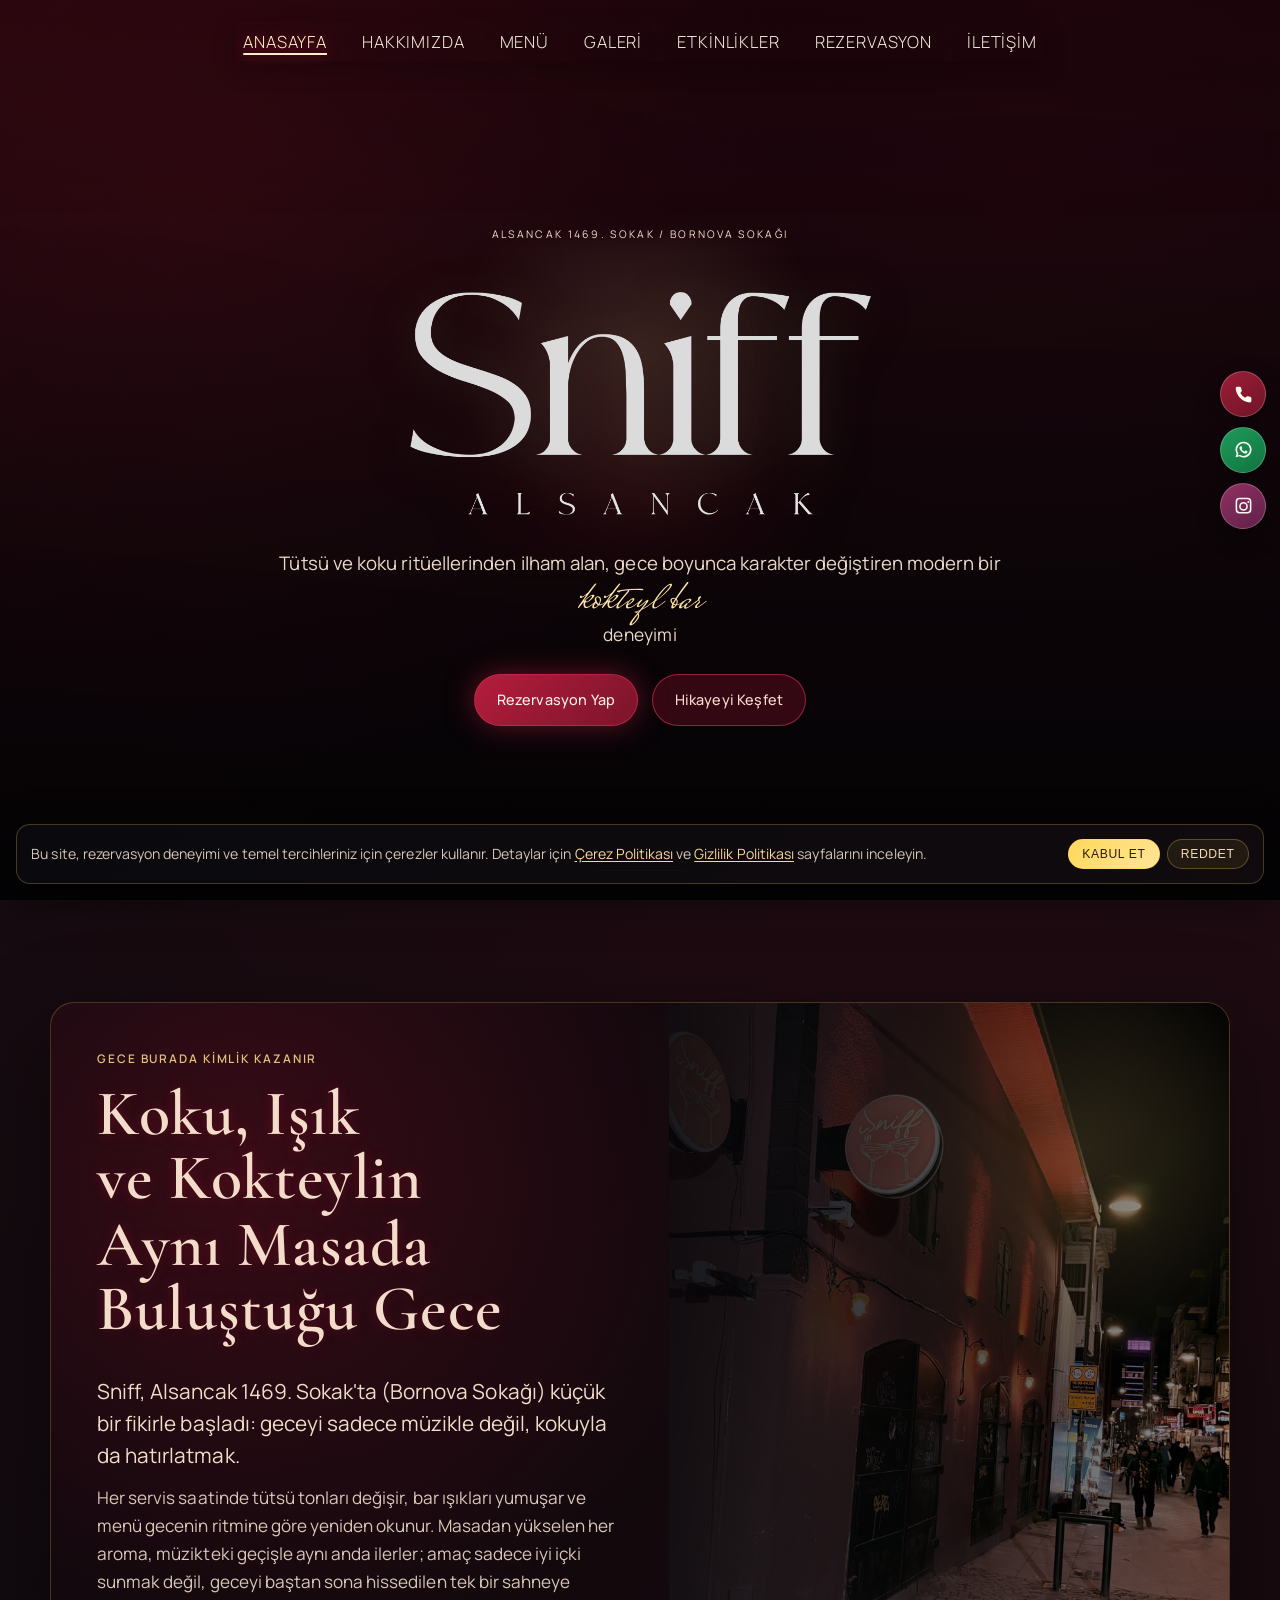
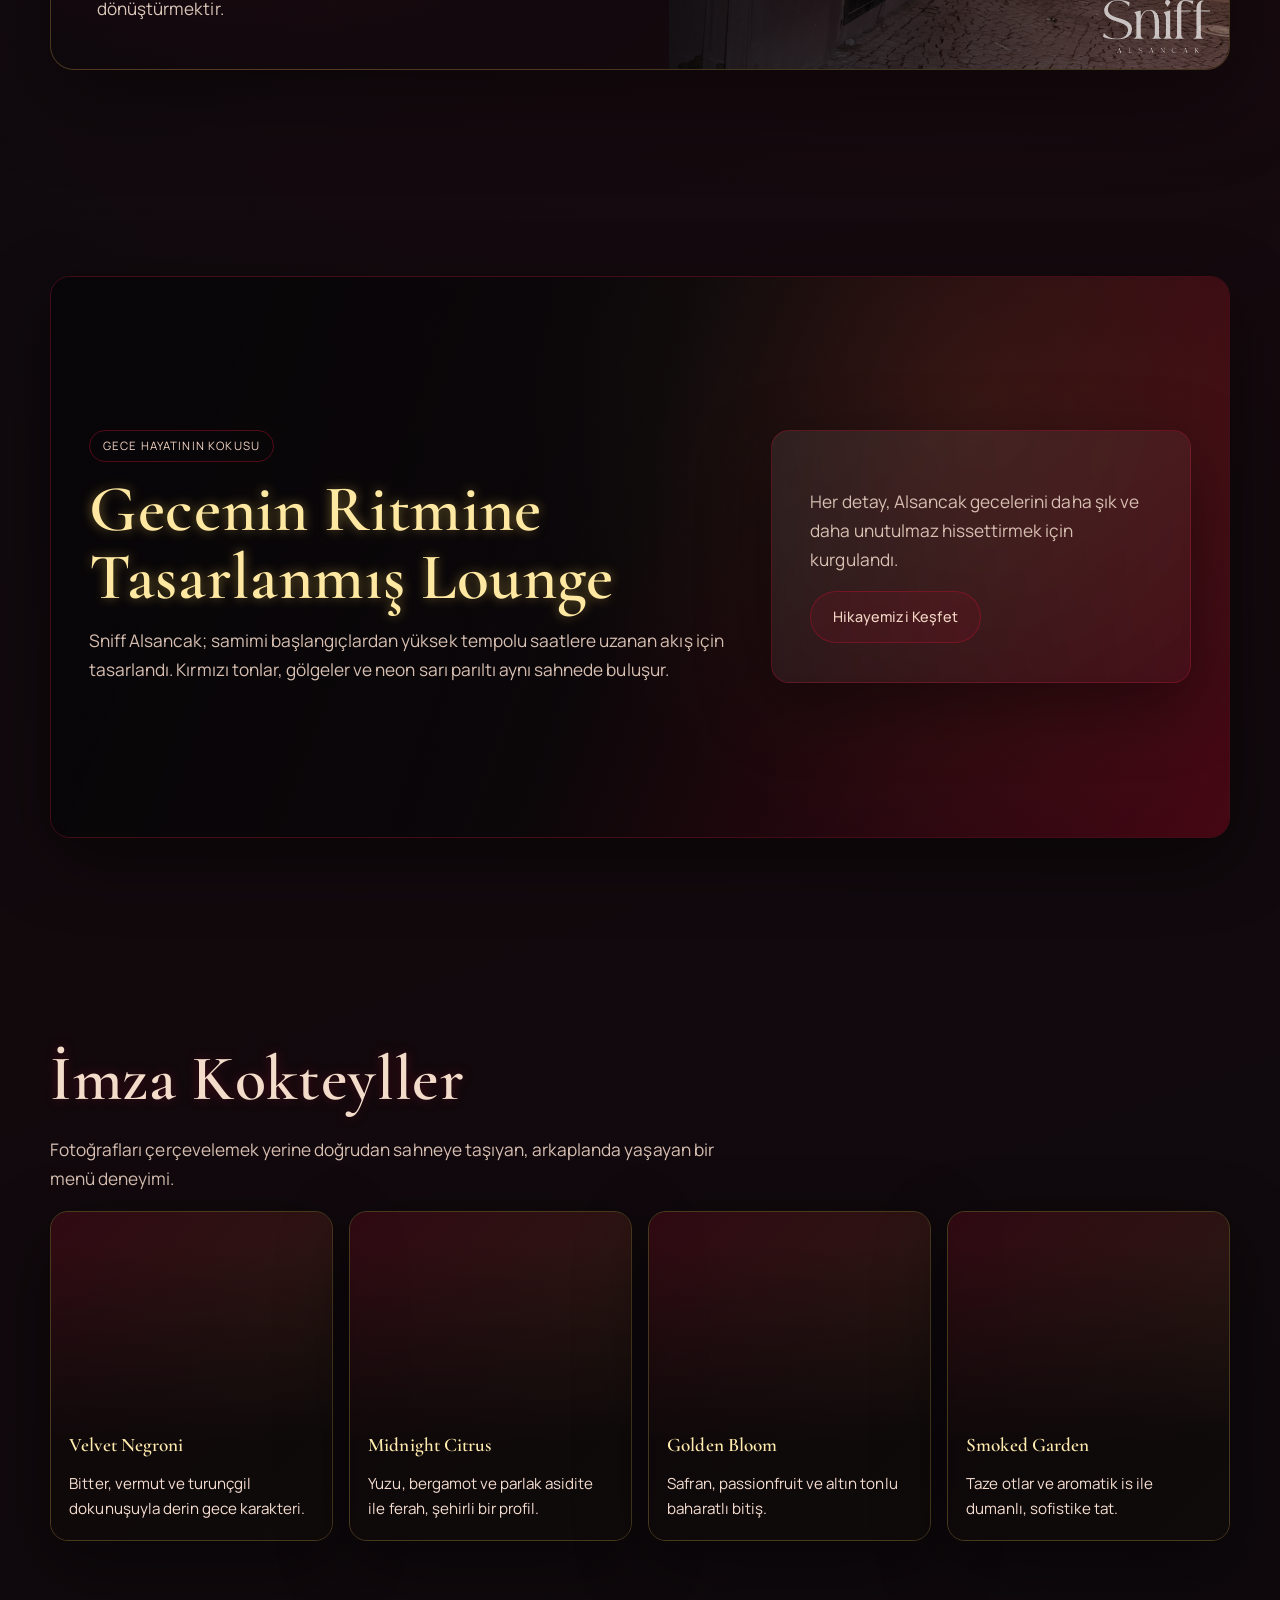
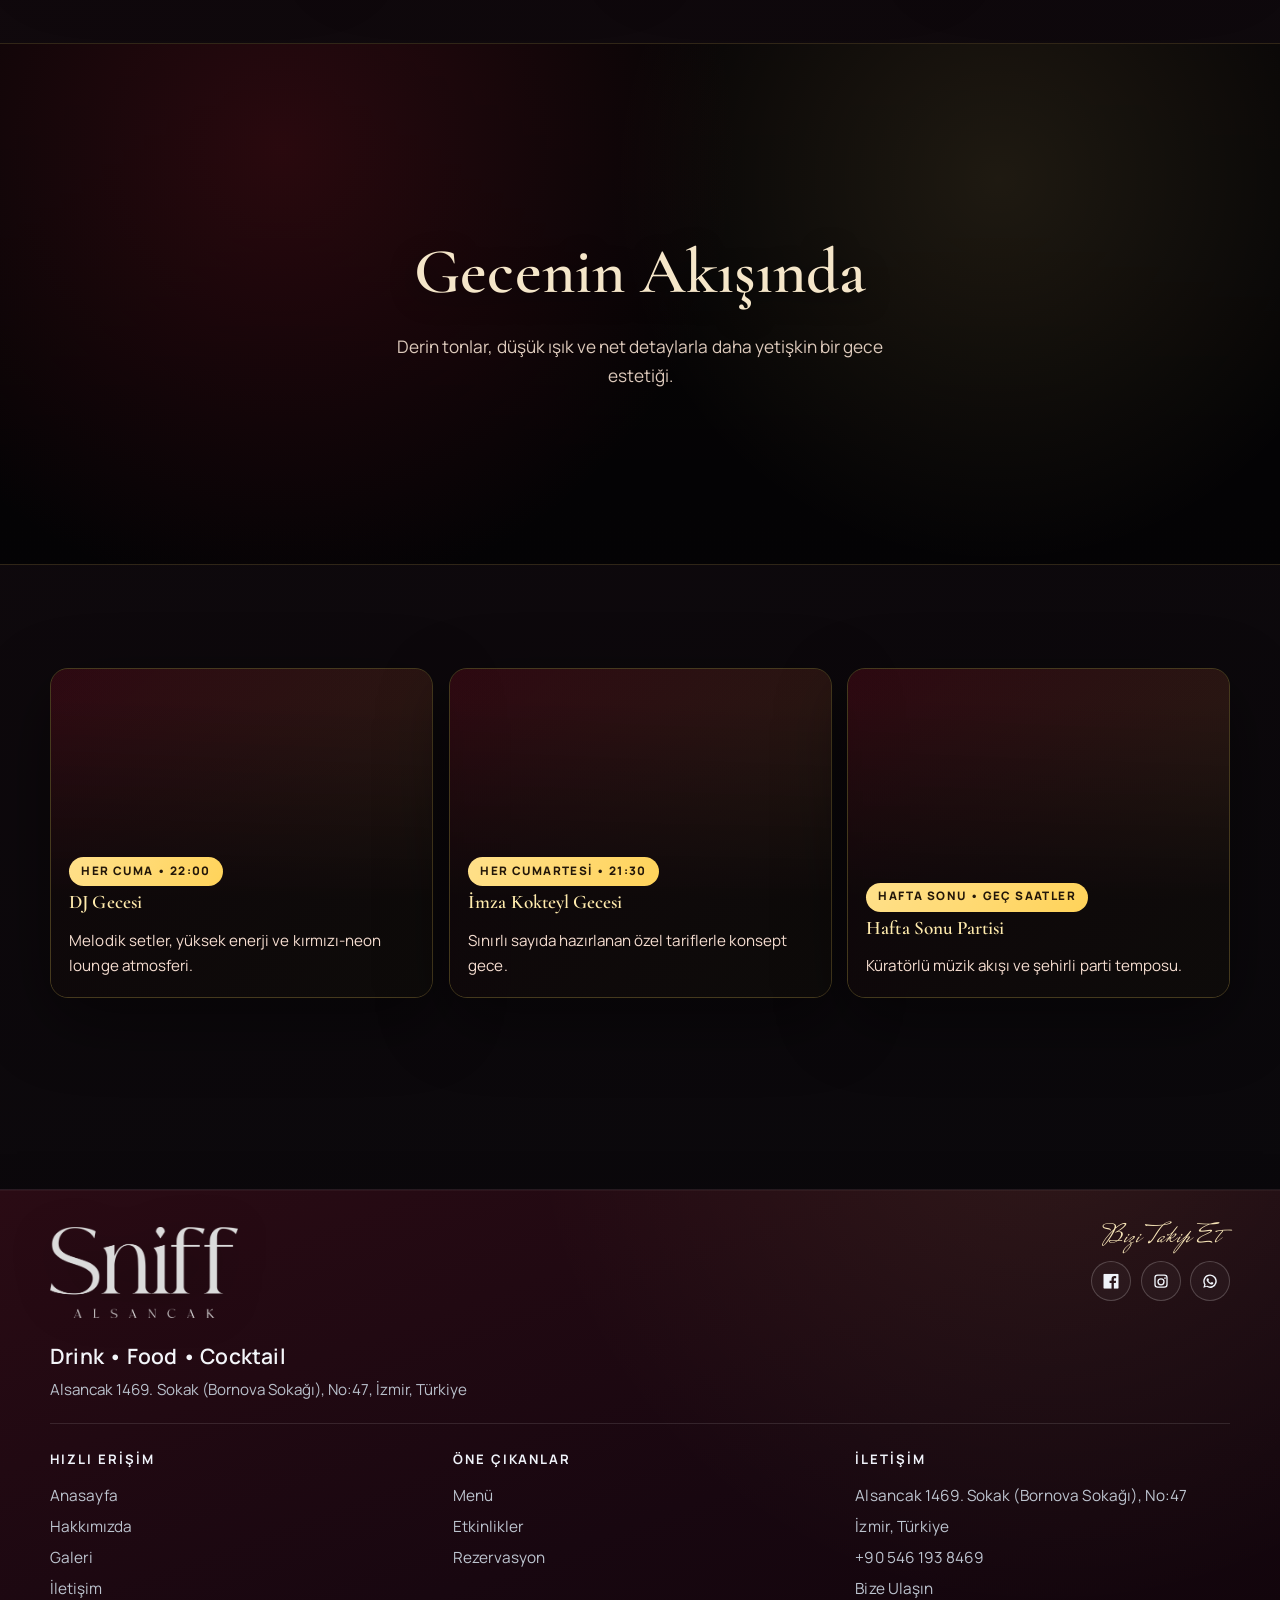
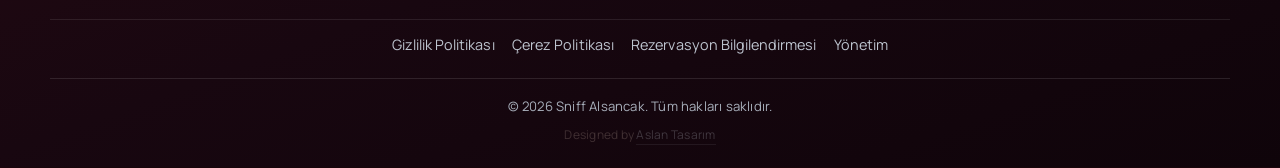
==== commit 0bfed3ec: "Refine panel nav, legal pages, forms, and footer links" ====
--- a/index.html
+++ b/index.html
@@ -191,7 +191,7 @@
           <p>Alsancak 1469. Sokak (Bornova Sokağı), No:47</p>
           <p>İzmir, Türkiye</p>
           <a href="tel:+905461938469">+90 546 193 8469</a>
-          <a href="https://maps.app.goo.gl/APnaHtb7vrxZLbs37?g_st=ic" target="_blank" rel="noopener">Bize Ulaşın</a>
+          <a href="contact.html">Bize Ulaşın</a>
         </div>
       </div>
 
--- a/assets/style.css
+++ b/assets/style.css
@@ -119,22 +119,22 @@
   left: 0;
   right: 0;
   top: 0;
-  height: clamp(140px, 22vh, 230px);
+  height: clamp(160px, 24vh, 270px);
   pointer-events: none;
   z-index: 29;
-  opacity: 0;
+  opacity: 0.2;
   background: linear-gradient(
     180deg,
-    rgba(0, 0, 0, 0.62) 0%,
-    rgba(0, 0, 0, 0.44) 38%,
-    rgba(0, 0, 0, 0.16) 72%,
+    rgba(0, 0, 0, 0.76) 0%,
+    rgba(0, 0, 0, 0.5) 38%,
+    rgba(0, 0, 0, 0.2) 72%,
     rgba(0, 0, 0, 0) 100%
   );
   transition: opacity 0.28s ease;
 }
 
 .home-entry.top-fade-active::after {
-  opacity: 1;
+  opacity: 0.9;
 }
 
 a {
@@ -222,7 +222,7 @@
 }
 
 .entry-nav {
-  --entry-nav-progress: 0;
+  --entry-nav-progress: 1;
   --entry-nav-top-start: 22px;
   --entry-nav-top-end: clamp(5.4rem, 10.6vh, 6.9rem);
   top: calc(var(--entry-nav-top-start) + ((var(--entry-nav-top-end) - var(--entry-nav-top-start)) * var(--entry-nav-progress)));
@@ -236,6 +236,10 @@
   box-shadow: 0 8px 22px rgba(0, 0, 0, 0.26);
 }
 
+.home-entry .entry-nav {
+  --entry-nav-progress: 0;
+}
+
 .entry-nav .brand-wrap {
   display: none;
 }
@@ -453,6 +457,7 @@
   width: 100%;
   height: 100%;
   object-fit: cover;
+  opacity: 1;
   object-position: var(--hero-video-position, 50% 50%);
   transform: scale(var(--hero-video-scale, 1));
   transform-origin: var(--hero-video-origin, 50% 50%);
@@ -465,6 +470,7 @@
   inset: 0;
   z-index: 1;
   pointer-events: none;
+  opacity: 0.65;
   background:
     linear-gradient(180deg, rgba(103, 10, 28, 0.29) 0%, rgba(42, 8, 16, 0.37) 42%, rgba(0, 0, 0, 0.52) 100%),
     radial-gradient(circle at 18% 20%, rgba(169, 23, 45, 0.23), transparent 46%),
@@ -1124,7 +1130,9 @@
   object-fit: contain;
   transform: scale(calc(0.68 + (var(--logo-progress) * 0.2)));
   transform-origin: top center;
-  filter: drop-shadow(0 8px 18px rgba(0, 0, 0, 0.42));
+  filter:
+    drop-shadow(0 10px 22px rgba(0, 0, 0, 0.52))
+    drop-shadow(0 0 10px rgba(0, 0, 0, 0.26));
 }
 
 .hero-brand-sniff {
@@ -1535,6 +1543,54 @@
   color: var(--text-muted);
 }
 
+.legal-text-section {
+  padding-top: clamp(2rem, 5vw, 3.6rem);
+}
+
+.legal-document {
+  max-width: min(940px, 100%);
+  margin: 0 auto;
+  color: #e8ddd2;
+  font-size: clamp(1rem, 1.15vw, 1.08rem);
+  line-height: 1.85;
+}
+
+.legal-document h2 {
+  margin: 2rem 0 0.7rem;
+  color: #f0c770;
+  font-size: clamp(1.18rem, 1.8vw, 1.44rem);
+  letter-spacing: 0.02em;
+  font-weight: 600;
+}
+
+.legal-document p {
+  margin: 0.6rem 0;
+}
+
+.legal-document ul {
+  margin: 0.6rem 0 1rem 1.15rem;
+  padding: 0;
+}
+
+.legal-document li {
+  margin: 0.22rem 0;
+}
+
+.legal-document a {
+  color: #ffe7ae;
+  text-underline-offset: 0.18em;
+}
+
+.legal-document a:hover {
+  color: #fff2ca;
+}
+
+.legal-lead {
+  margin-top: 0;
+  color: #f1e6d5;
+  font-size: clamp(1.02rem, 1.28vw, 1.16rem);
+}
+
 .badge {
   display: inline-flex;
   align-items: center;
@@ -1608,6 +1664,15 @@
   width: min(440px, 100%);
 }
 
+.reservation-form-only {
+  grid-template-columns: 1fr;
+  justify-items: center;
+}
+
+.reservation-form-only > .form-wrap {
+  width: min(560px, 100%);
+}
+
 .section-edge {
   padding: 0;
 }
@@ -1641,6 +1706,10 @@
     linear-gradient(108deg, rgba(6, 5, 7, 0.94) 10%, rgba(20, 10, 14, 0.78) 45%, rgba(85, 8, 23, 0.72) 100%),
     radial-gradient(circle at 82% 26%, rgba(175, 19, 47, 0.2), transparent 42%),
     linear-gradient(180deg, rgba(6, 5, 7, 0.2) 0%, rgba(6, 5, 7, 0.7) 100%);
+}
+
+.events-immersive .copy-panel .hero-actions {
+  margin-top: 1rem;
 }
 
 .about-hero::before {
@@ -1691,43 +1760,118 @@
 
 .about-parallax-stage {
   position: relative;
-  width: min(100% - 2.2rem, var(--max));
+  width: 100%;
   height: 100svh;
+  display: flex;
+  align-items: center;
+  justify-content: center;
+  isolation: isolate;
+}
+
+.logo-composition {
+  position: relative;
+  width: min(860px, 90vw);
+  height: clamp(430px, 66vh, 760px);
+  transform: translateY(clamp(2.6rem, 6.6vh, 5.2rem));
   margin-inline: auto;
   isolation: isolate;
 }
 
 .about-parallax-layer {
   position: absolute;
-  left: 50%;
-  top: 64%;
-  transform: translate3d(-50%, -50%, 0);
-  transform-origin: 50% 85%;
+  max-width: none;
   will-change: transform, opacity;
   user-select: none;
   pointer-events: none;
-  max-width: none;
-}
-
-.about-parallax-layer.glass-left,
+  opacity: 1;
+  transform: translate3d(0, 0, 0);
+}
+
+.about-parallax-layer.glass-left {
+  left: 39.5%;
+  bottom: 0;
+  height: clamp(210px, 31vh, 350px);
+  width: auto;
+  z-index: 2;
+  transform-origin: 88% 84%;
+  filter: drop-shadow(0 14px 32px rgba(0, 0, 0, 0.5));
+}
+
 .about-parallax-layer.glass-right {
-  width: clamp(120px, 14.8vw, 214px);
-  z-index: 22;
+  left: 49.5%;
+  bottom: 0;
+  height: clamp(176px, 26vh, 290px);
+  width: auto;
+  z-index: 2;
+  transform-origin: 12% 84%;
   filter: drop-shadow(0 14px 32px rgba(0, 0, 0, 0.5));
 }
 
 .about-parallax-layer.sniff-logo {
-  width: clamp(190px, 25vw, 390px);
-  z-index: 30;
+  left: 50%;
+  bottom: 31.5vh;
+  width: min(32vw, 320px);
+  min-width: 180px;
+  z-index: 4;
   opacity: 0;
   filter: drop-shadow(0 8px 32px rgba(0, 0, 0, 0.42));
 }
 
 .about-parallax-layer.impact {
-  width: clamp(130px, 18vw, 290px);
-  z-index: 26;
+  left: 44.5%;
+  bottom: 27.1vh;
+  width: clamp(16px, 1.9vw, 26px);
+  height: auto;
+  z-index: 3;
   opacity: 0;
   filter: drop-shadow(0 6px 20px rgba(0, 0, 0, 0.34));
+}
+
+.clink-flash {
+  position: absolute;
+  left: 44.5%;
+  bottom: 25.4vh;
+  width: clamp(62px, 8vw, 96px);
+  height: clamp(62px, 8vw, 96px);
+  border-radius: 50%;
+  z-index: 5;
+  pointer-events: none;
+  opacity: 0;
+  transform: scale(0.72);
+  background:
+    radial-gradient(circle, rgba(255, 238, 186, 0.82) 0%, rgba(255, 228, 150, 0.46) 35%, rgba(255, 228, 150, 0) 74%);
+  filter: blur(1px);
+}
+
+.about-parallax-scroll-hint {
+  position: absolute;
+  left: 50%;
+  bottom: clamp(0.9rem, 2.8vh, 1.7rem);
+  transform: translateX(-50%);
+  z-index: 8;
+  opacity: 0.88;
+  pointer-events: none;
+}
+
+.about-scroll-arrow {
+  display: inline-block;
+  color: #ffe09e;
+  font-family: var(--font-ui);
+  font-size: clamp(1.05rem, 3.8vw, 1.45rem);
+  text-shadow: 0 0 14px rgba(255, 216, 90, 0.36);
+  animation: aboutScrollArrow 1.45s ease-in-out infinite;
+}
+
+@keyframes aboutScrollArrow {
+  0%,
+  100% {
+    transform: translateY(0);
+    opacity: 0.65;
+  }
+  50% {
+    transform: translateY(8px);
+    opacity: 1;
+  }
 }
 
 .lounge-feature {
@@ -2069,6 +2213,152 @@
   font-weight: 800;
 }
 
+.menu-price {
+  display: inline-block;
+  margin: 0 0 0.52rem;
+  color: #231709;
+  background: linear-gradient(120deg, #ffe08a, #ffd35a);
+  border-radius: 999px;
+  padding: 0.28rem 0.72rem;
+  font-size: 0.72rem;
+  letter-spacing: 0.08em;
+  text-transform: uppercase;
+  font-weight: 800;
+}
+
+.menu-accordion {
+  display: grid;
+  gap: 0.9rem;
+  margin-top: 1.15rem;
+}
+
+.menu-category {
+  border: 1px solid rgba(255, 216, 90, 0.24);
+  border-radius: 18px;
+  overflow: clip;
+  background: rgba(12, 8, 10, 0.64);
+  box-shadow: var(--shadow);
+}
+
+.menu-category-toggle {
+  width: 100%;
+  border: 0;
+  margin: 0;
+  padding: 0.95rem 1rem;
+  color: inherit;
+  cursor: pointer;
+  display: flex;
+  align-items: center;
+  justify-content: space-between;
+  gap: 0.85rem;
+  text-align: left;
+  background:
+    linear-gradient(105deg, rgba(8, 6, 8, 0.86) 20%, rgba(8, 6, 8, 0.52) 65%, rgba(117, 15, 33, 0.32)),
+    var(--menu-category-cover) center / cover no-repeat;
+}
+
+.menu-category-heading {
+  display: grid;
+  gap: 0.26rem;
+  min-width: 0;
+}
+
+.menu-category-title {
+  font-family: var(--font-display);
+  font-size: clamp(1.05rem, 2vw, 1.3rem);
+  color: #ffeaad;
+}
+
+.menu-category-count {
+  font-family: var(--font-ui);
+  font-size: 0.72rem;
+  color: #decfc0;
+  letter-spacing: 0.08em;
+  text-transform: uppercase;
+}
+
+.menu-category-indicator {
+  font-size: 1.05rem;
+  color: #ffdd88;
+  transition: transform 0.22s ease;
+}
+
+.menu-category.is-open .menu-category-indicator {
+  transform: rotate(180deg);
+}
+
+.menu-category-panel {
+  display: grid;
+  gap: 0.55rem;
+  padding: 0.8rem;
+  background:
+    linear-gradient(145deg, rgba(14, 9, 11, 0.94), rgba(10, 7, 9, 0.9)),
+    radial-gradient(circle at 85% 10%, rgba(175, 19, 47, 0.16), transparent 40%);
+  border-top: 1px solid rgba(255, 216, 90, 0.14);
+}
+
+.menu-category-empty {
+  margin: 0.22rem 0;
+  color: #d4bfb2;
+  font-size: 0.94rem;
+}
+
+.menu-item-row {
+  display: grid;
+  grid-template-columns: 64px minmax(0, 1fr) auto;
+  grid-template-areas: "thumb content price";
+  align-items: center;
+  gap: 0.75rem;
+  border: 1px solid rgba(255, 216, 90, 0.15);
+  border-radius: 14px;
+  background: linear-gradient(140deg, rgba(255, 255, 255, 0.04), rgba(255, 255, 255, 0.02));
+  padding: 0.64rem;
+}
+
+.menu-item-thumb {
+  grid-area: thumb;
+  width: 64px;
+  height: 64px;
+  border-radius: 12px;
+  object-fit: cover;
+  border: 1px solid rgba(255, 216, 90, 0.2);
+}
+
+.menu-item-content {
+  grid-area: content;
+  min-width: 0;
+}
+
+.menu-item-title {
+  margin: 0;
+  color: #ffecb3;
+  font-family: var(--font-display);
+  font-size: 1.02rem;
+}
+
+.menu-item-description {
+  margin: 0.26rem 0 0;
+  color: #efd8c8;
+  font-size: 0.9rem;
+  line-height: 1.42;
+}
+
+.menu-item-price {
+  grid-area: price;
+  justify-self: end;
+  align-self: center;
+  display: inline-flex;
+  white-space: nowrap;
+  color: #231709;
+  background: linear-gradient(120deg, #ffe08a, #ffd35a);
+  border-radius: 999px;
+  padding: 0.35rem 0.7rem;
+  font-size: 0.76rem;
+  letter-spacing: 0.06em;
+  font-weight: 800;
+  white-space: nowrap;
+}
+
 .info-list {
   display: grid;
   gap: 0.75rem;
@@ -2298,13 +2588,22 @@
 .contact-art-main {
   margin: 1.5rem auto 0;
   font-size: clamp(1.35rem, 3.5vw, 2.1rem);
-  line-height: 1.42;
+  line-height: 1.2;
   color: #f6f0df;
   font-weight: 700;
+  display: flex;
+  justify-content: center;
+  align-items: center;
+  gap: 0.35rem;
+  flex-wrap: wrap;
+  text-align: center;
 }
 
 .contact-art-main a {
   color: #fff4cf;
+  display: inline-flex;
+  align-items: center;
+  line-height: 1.2;
 }
 
 .ornament-divider-bottom {
@@ -2946,6 +3245,16 @@
 @media (max-width: 840px) {
   .menu-toggle {
     display: inline-flex;
+  }
+
+  .site-nav,
+  .entry-nav {
+    justify-content: flex-end;
+  }
+
+  .site-nav .brand-wrap,
+  .entry-nav .brand-wrap {
+    display: none !important;
   }
 
   .nav-links {
@@ -2980,10 +3289,7 @@
     background: transparent;
     backdrop-filter: none;
     box-shadow: 0 10px 24px rgba(0, 0, 0, 0.32);
-    justify-content: space-between;
-  }
-  .entry-nav .brand-wrap {
-    display: grid;
+    justify-content: flex-end;
   }
 
   .entry-nav .nav-links a {
@@ -3010,25 +3316,36 @@
     min-height: 76vh;
   }
 
-  .about-parallax-stage {
-    width: min(100% - 1.2rem, var(--max));
-  }
-
-  .about-parallax-layer {
-    top: 64%;
-  }
-
-  .about-parallax-layer.glass-left,
+  .logo-composition {
+    width: min(92vw, 700px);
+    height: 62vh;
+    transform: translateY(clamp(1.8rem, 5.2vh, 3.8rem));
+  }
+
+  .about-parallax-layer.glass-left {
+    left: 39%;
+    height: clamp(180px, 27vh, 280px);
+  }
+
   .about-parallax-layer.glass-right {
-    width: clamp(108px, 22vw, 176px);
+    left: 50%;
+    height: clamp(152px, 23vh, 236px);
+  }
+
+  .about-parallax-layer.impact {
+    left: 44%;
+    bottom: 23.2vh;
+    width: clamp(14px, 1.95vw, 22px);
   }
 
   .about-parallax-layer.sniff-logo {
-    width: clamp(190px, 42vw, 320px);
-  }
-
-  .about-parallax-layer.impact {
-    width: clamp(130px, 26vw, 210px);
+    width: min(40vw, 260px);
+    bottom: 28.8vh;
+  }
+
+  .clink-flash {
+    left: 44%;
+    bottom: 22vh;
   }
 
   .glass-orb {
@@ -3126,12 +3443,34 @@
 
   .floating-contact {
     right: 12px;
+    top: auto;
+    bottom: 12px;
+    transform: none;
   }
 }
 
 @media (max-width: 560px) {
   .grid-4 {
     grid-template-columns: 1fr;
+  }
+
+  .menu-item-row {
+    grid-template-columns: 58px minmax(0, 1fr);
+    grid-template-areas:
+      "thumb content"
+      "thumb price";
+    align-items: start;
+  }
+
+  .menu-item-thumb {
+    width: 58px;
+    height: 58px;
+  }
+
+  .menu-item-price {
+    grid-area: price;
+    justify-self: end;
+    margin-top: 0.28rem;
   }
 
   .site-nav {
@@ -3194,21 +3533,36 @@
     line-height: 0.92;
   }
 
-  .about-parallax-layer {
-    top: 66%;
-  }
-
-  .about-parallax-layer.glass-left,
+  .logo-composition {
+    width: min(94vw, 520px);
+    height: 58vh;
+    transform: translateY(clamp(1rem, 4vh, 2.5rem));
+  }
+
+  .about-parallax-layer.glass-left {
+    left: 38.5%;
+    height: clamp(150px, 23vh, 212px);
+  }
+
   .about-parallax-layer.glass-right {
-    width: clamp(102px, 29vw, 156px);
+    left: 50.5%;
+    height: clamp(128px, 19vh, 176px);
+  }
+
+  .about-parallax-layer.impact {
+    left: 43.5%;
+    bottom: 20.5vh;
+    width: clamp(12px, 2.7vw, 18px);
   }
 
   .about-parallax-layer.sniff-logo {
-    width: clamp(180px, 56vw, 286px);
-  }
-
-  .about-parallax-layer.impact {
-    width: clamp(122px, 38vw, 180px);
+    width: min(48vw, 216px);
+    bottom: 26.5vh;
+  }
+
+  .clink-flash {
+    left: 43.5%;
+    bottom: 19.2vh;
   }
 
   .hero-intro-main-line {
@@ -3226,6 +3580,19 @@
 
   .story-banner-media {
     min-height: 42vh;
+  }
+
+  .story-banner-logo {
+    left: 50%;
+    right: auto;
+    bottom: 0.82rem;
+    width: min(62vw, 220px);
+    max-width: calc(100% - 1.4rem);
+    height: auto;
+    border-radius: 0;
+    transform: translateX(-50%);
+    mix-blend-mode: normal;
+    filter: drop-shadow(0 4px 20px rgba(0, 0, 0, 0.48));
   }
 
   .story-banner-title {
@@ -3289,6 +3656,31 @@
 
   .footer-columns {
     grid-template-columns: 1fr;
+    gap: 1rem;
+  }
+
+  .footer-column {
+    padding-top: 0.85rem;
+    border-top: 1px solid rgba(255, 255, 255, 0.09);
+  }
+
+  .footer-column:first-child {
+    padding-top: 0;
+    border-top: 0;
+  }
+
+  .footer-column h4 {
+    margin-bottom: 0.62rem;
+    font-size: 0.96rem;
+    font-weight: 800;
+    letter-spacing: 0.13em;
+  }
+
+  .footer-column,
+  .footer-column h4,
+  .footer-column p,
+  .footer-column a {
+    text-align: center;
   }
 
   .footer-policy-row {
@@ -3408,6 +3800,7 @@
 }
 
 .admin-form input,
+.admin-form select,
 .admin-form textarea {
   width: 100%;
   border: 1px solid rgba(175, 19, 47, 0.34);
@@ -3434,9 +3827,42 @@
   gap: 1rem;
 }
 
+.admin-quick-map {
+  display: flex;
+  align-items: center;
+  gap: 0.55rem;
+  flex-wrap: wrap;
+  padding: 0.72rem 0.82rem;
+  border: 1px solid rgba(175, 19, 47, 0.34);
+  border-radius: 12px;
+  background: rgba(18, 12, 15, 0.82);
+}
+
+.admin-quick-map a {
+  display: inline-flex;
+  align-items: center;
+  justify-content: center;
+  min-height: 36px;
+  padding: 0.44rem 0.8rem;
+  border-radius: 999px;
+  border: 1px solid rgba(255, 216, 90, 0.22);
+  font-size: 0.82rem;
+  letter-spacing: 0.08em;
+  text-transform: uppercase;
+  color: #f2ddcd;
+  background: rgba(24, 13, 18, 0.74);
+  transition: background 0.2s ease, color 0.2s ease, border-color 0.2s ease;
+}
+
+.admin-quick-map a:hover {
+  background: rgba(155, 27, 52, 0.22);
+  color: #fff2d0;
+  border-color: rgba(255, 216, 90, 0.48);
+}
+
 .admin-stats {
   display: grid;
-  grid-template-columns: repeat(2, minmax(0, 1fr));
+  grid-template-columns: repeat(3, minmax(0, 1fr));
   gap: 0.85rem;
 }
 
@@ -3604,6 +4030,17 @@
     align-items: flex-start;
   }
 
+  .admin-quick-map {
+    overflow-x: auto;
+    flex-wrap: nowrap;
+    width: 100%;
+    -webkit-overflow-scrolling: touch;
+  }
+
+  .admin-quick-map a {
+    flex: 0 0 auto;
+  }
+
   .admin-stats {
     grid-template-columns: 1fr;
   }
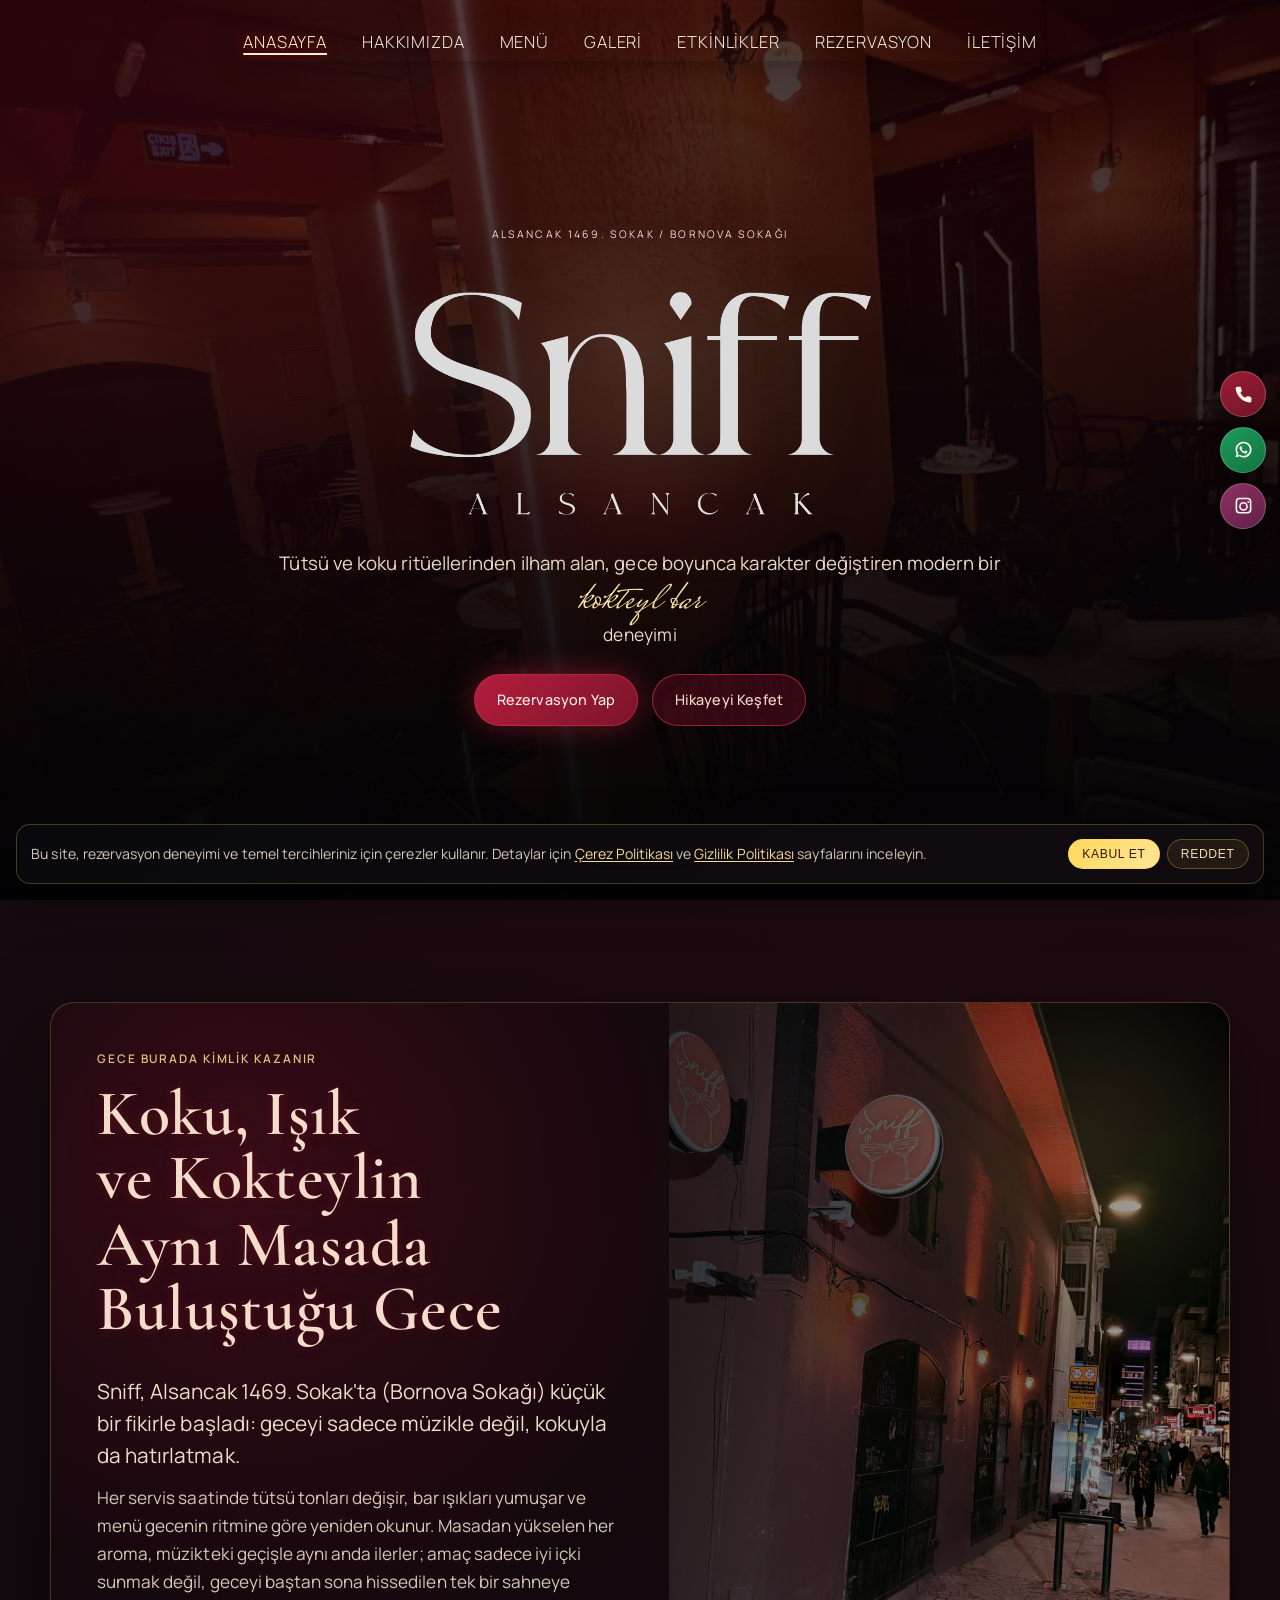
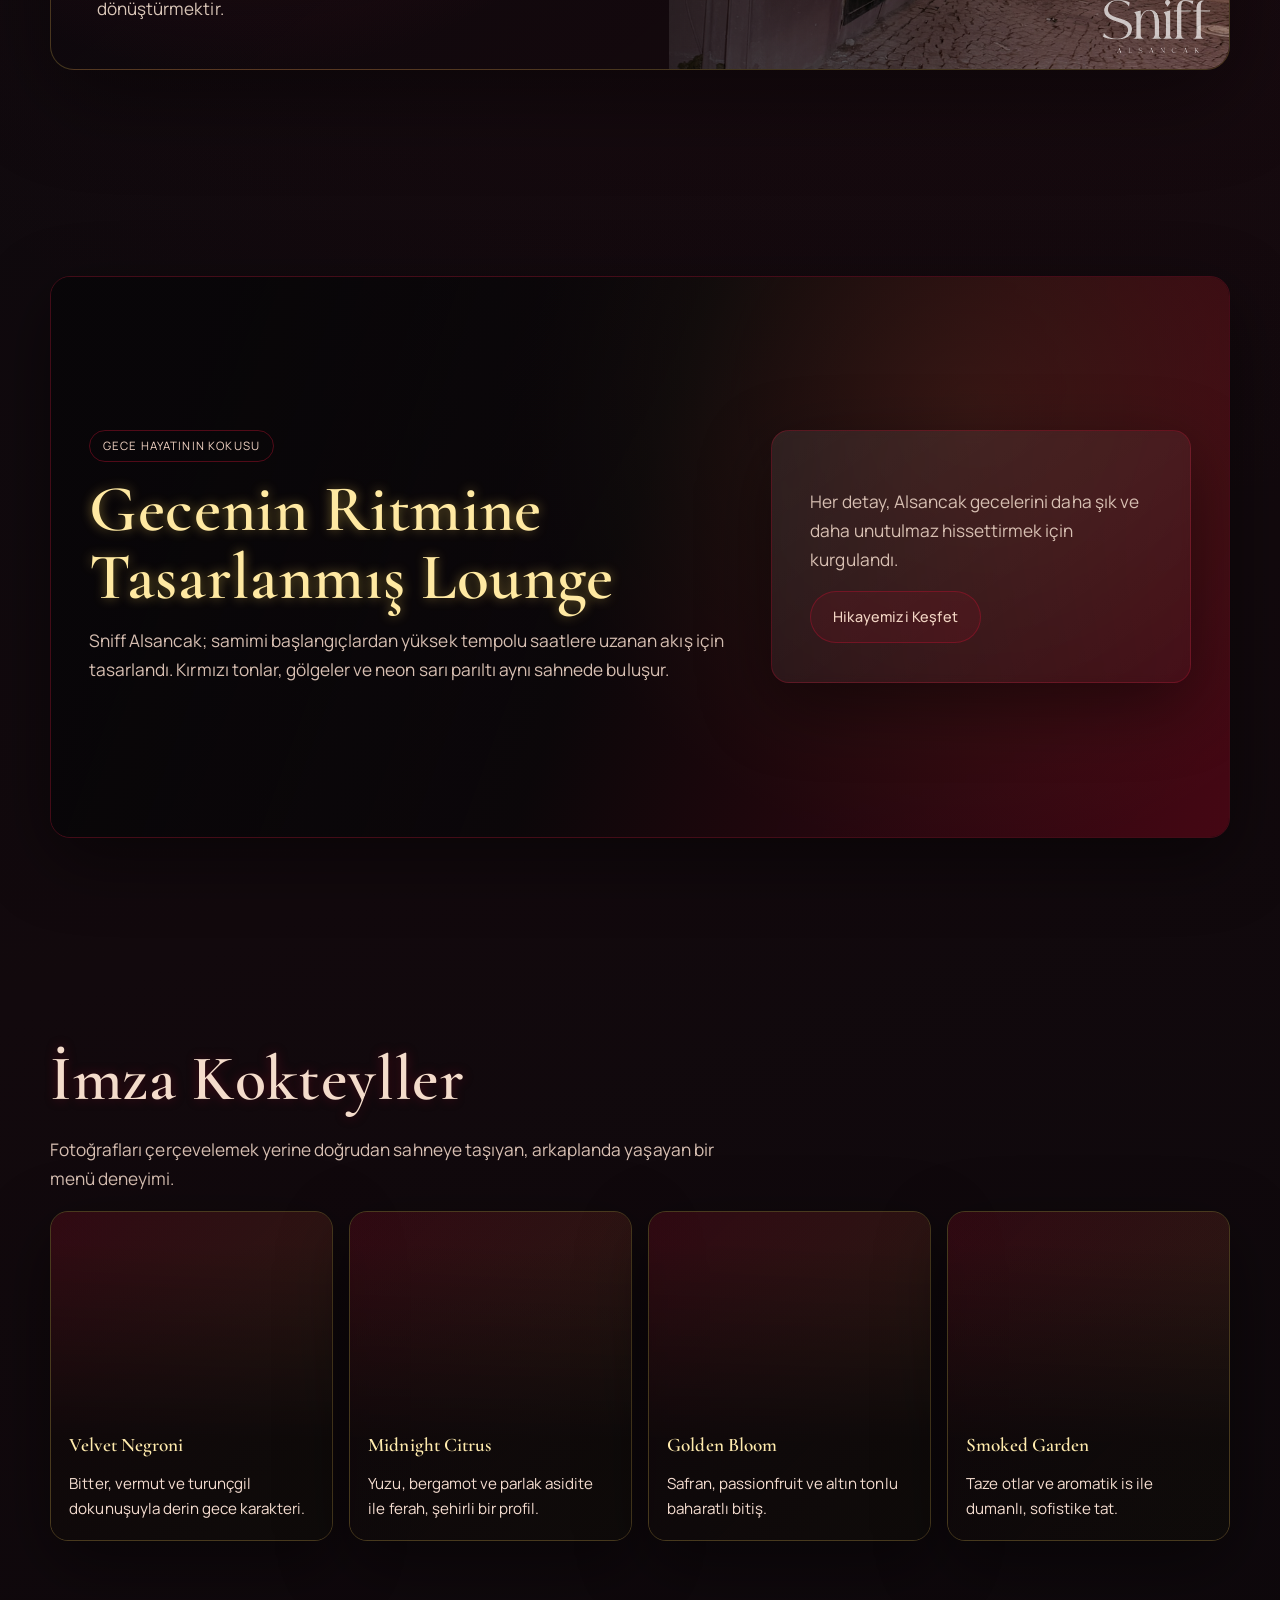
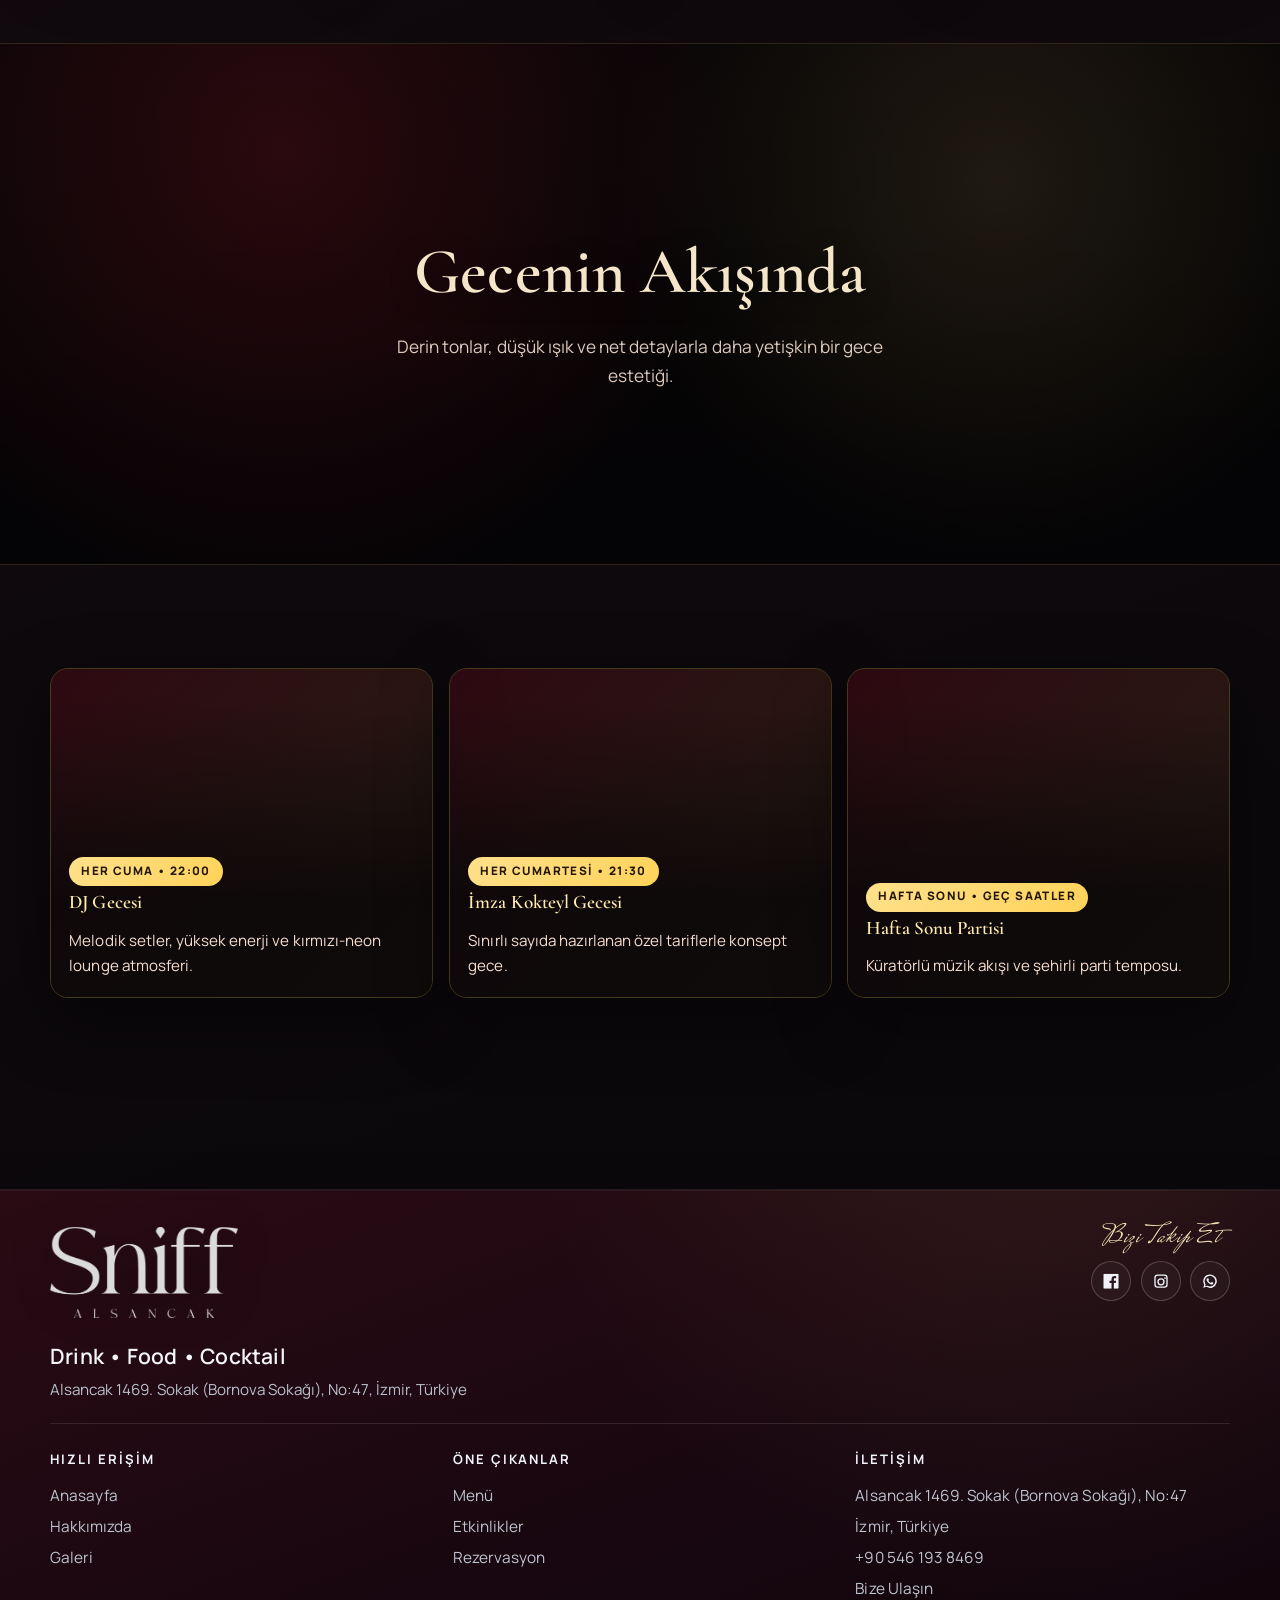
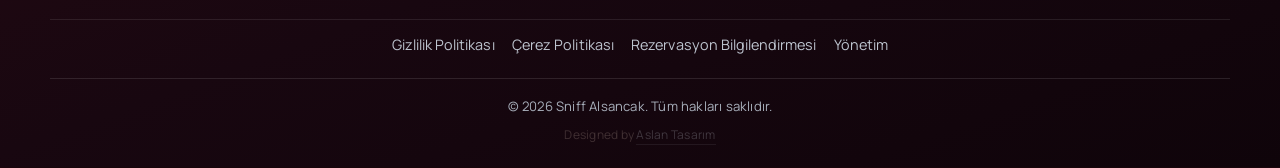
==== commit 224c78cf: "Menü kategori görünürlüğü ve site/panel iyileştirmeleri" ====
--- a/index.html
+++ b/index.html
@@ -4,7 +4,24 @@
   <meta charset="utf-8">
   <meta name="viewport" content="width=device-width, initial-scale=1">
   <title>Sniff Alsancak</title>
-  <meta name="description" content="Sniff Alsancak, kırmızı-neon atmosferde premium kokteyl deneyimi sunar.">
+  <meta name="description" content="Sniff Alsancak, Alsancak 1469. Sokak'ta koku ve kokteyli buluşturan premium gece deneyimi sunar.">
+  <meta name="author" content="Sniff Alsancak">
+  <meta name="robots" content="index,follow,max-image-preview:large">
+  <meta name="theme-color" content="#6b0719">
+  <link rel="canonical" href="https://dersa62.github.io/sniff-alsancak/">
+  <meta property="og:locale" content="tr_TR">
+  <meta property="og:type" content="website">
+  <meta property="og:site_name" content="Sniff Alsancak">
+  <meta property="og:title" content="Sniff Alsancak | Drink • Food • Cocktail">
+  <meta property="og:description" content="Sniff Alsancak, Alsancak 1469. Sokak'ta koku ve kokteyli buluşturan premium gece deneyimi sunar.">
+  <meta property="og:url" content="https://dersa62.github.io/sniff-alsancak/">
+  <meta property="og:image" content="https://dersa62.github.io/sniff-alsancak/sniff-fotolar/aaf7b26f-438d-4267-97e8-f2ba2b7990c2.JPG">
+  <meta name="twitter:card" content="summary_large_image">
+  <meta name="twitter:title" content="Sniff Alsancak | Drink • Food • Cocktail">
+  <meta name="twitter:description" content="Sniff Alsancak, Alsancak 1469. Sokak'ta koku ve kokteyli buluşturan premium gece deneyimi sunar.">
+  <meta name="twitter:image" content="https://dersa62.github.io/sniff-alsancak/sniff-fotolar/aaf7b26f-438d-4267-97e8-f2ba2b7990c2.JPG">
+  <link rel="preconnect" href="https://fonts.googleapis.com">
+  <link rel="preconnect" href="https://fonts.gstatic.com" crossorigin>
   <link rel="icon" type="image/svg+xml" href="assets/favicon-cocktail.svg">
   <link rel="shortcut icon" href="assets/favicon-cocktail.svg">
   <link rel="icon" type="image/png" href="assets/sniff-logo-green.png" media="(prefers-color-scheme: light)">
@@ -12,6 +29,30 @@
   <link rel="apple-touch-icon" href="assets/sniff-logo-green.png">
   <link rel="stylesheet" href="assets/style.css">
   <script defer src="assets/script.js"></script>
+  <script type="application/ld+json">
+  {
+    "@context": "https://schema.org",
+    "@type": "BarOrPub",
+    "name": "Sniff Alsancak",
+    "url": "https://dersa62.github.io/sniff-alsancak/",
+    "description": "Drink • Food • Cocktail",
+    "telephone": "+90 546 193 8469",
+    "address": {
+      "@type": "PostalAddress",
+      "streetAddress": "Alsancak 1469. Sokak (Bornova Sokağı), No:47",
+      "addressLocality": "Konak",
+      "addressRegion": "İzmir",
+      "postalCode": "35000",
+      "addressCountry": "TR"
+    },
+    "sameAs": [
+      "https://www.instagram.com/sniffalsancak/",
+      "https://www.facebook.com/profile.php?id=61579375530031"
+    ],
+    "servesCuisine": ["Cocktail", "Bar Food"],
+    "hasMap": "https://maps.app.goo.gl/APnaHtb7vrxZLbs37?g_st=ic"
+  }
+  </script>
 </head>
 <body class="home-entry">
   <nav class="site-nav entry-nav">
@@ -37,9 +78,8 @@
   <main>
     <section class="hero hero-entry hero-refined has-video" style="--hero-video-scale:1.08; --hero-video-position:50% 50%;">
       <div class="hero-bg-video-wrap" aria-hidden="true">
-        <video class="hero-bg-video" autoplay muted loop playsinline preload="auto">
+        <video class="hero-bg-video" autoplay muted loop playsinline preload="metadata" poster="sniff-fotolar/aaf7b26f-438d-4267-97e8-f2ba2b7990c2.JPG">
           <source src="home-bg-video.mp4" type="video/mp4">
-          <source src="home-bg-video.m4v" type="video/mp4">
         </video>
       </div>
       <div class="hero-refined-film" aria-hidden="true"></div>
@@ -70,19 +110,18 @@
         </div>
 
         <figure class="story-banner-media">
-          <video class="story-banner-video" autoplay muted loop playsinline preload="metadata" poster="sniff-fotolar/e86fb6b8-a68b-4090-af71-a86715373188.JPG">
-            <source src="ana-sayfa-video-2.m4v" type="video/mp4">
+          <video class="story-banner-video" autoplay muted loop playsinline preload="none" poster="sniff-fotolar/e86fb6b8-a68b-4090-af71-a86715373188.JPG">
             <source src="ana-sayfa-video-2.mp4" type="video/mp4">
           </video>
           <div class="story-banner-shade" aria-hidden="true"></div>
-          <img class="story-logo-soft story-banner-logo" src="assets/sniff-logo-white.png" alt="Sniff Alsancak logosu">
+          <img class="story-logo-soft story-banner-logo" src="assets/sniff-logo-white.png" alt="Sniff Alsancak logosu" loading="lazy" decoding="async">
         </figure>
       </div>
     </section>
 
     <section id="kesfet" class="section">
       <div class="container">
-        <article class="bg-cover-section lounge-feature" style="--section-image:url('https://images.unsplash.com/photo-1651981090786-238f2f57af74?auto=format&fit=crop&fm=jpg&ixlib=rb-4.1.0&q=80&w=2400')">
+        <article class="bg-cover-section lounge-feature" style="--section-image:url('sniff-fotolar/aaf7b26f-438d-4267-97e8-f2ba2b7990c2.JPG')">
           <div class="lounge-feature-content">
             <div class="lounge-feature-copy">
               <span class="badge" data-reveal>Gece Hayatının Kokusu</span>
@@ -103,16 +142,16 @@
         <h2 class="section-title" data-split data-reveal>İmza Kokteyller</h2>
         <p class="lead" data-reveal>Fotoğrafları çerçevelemek yerine doğrudan sahneye taşıyan, arkaplanda yaşayan bir menü deneyimi.</p>
         <div class="grid grid-4">
-          <article class="photo-card" style="--card-image:url('https://images.unsplash.com/photo-1749314374163-185677265d63?auto=format&fit=crop&fm=jpg&ixlib=rb-4.1.0&q=80&w=2400')" data-reveal>
+          <article class="photo-card" style="--card-image:url('sniff-fotolar/e86fb6b8-a68b-4090-af71-a86715373188.JPG')" data-reveal>
             <div class="card-body"><h3>Velvet Negroni</h3><p>Bitter, vermut ve turunçgil dokunuşuyla derin gece karakteri.</p></div>
           </article>
-          <article class="photo-card" style="--card-image:url('https://images.unsplash.com/photo-1671741967944-cb60915f5823?auto=format&fit=crop&fm=jpg&ixlib=rb-4.1.0&q=80&w=2400')" data-reveal>
+          <article class="photo-card" style="--card-image:url('sniff-fotolar/d0a0709a-7e0f-486f-b2ef-2f4898c92dcd.JPG')" data-reveal>
             <div class="card-body"><h3>Midnight Citrus</h3><p>Yuzu, bergamot ve parlak asidite ile ferah, şehirli bir profil.</p></div>
           </article>
-          <article class="photo-card" style="--card-image:url('https://images.unsplash.com/photo-1745052811236-a56a0f8718d1?auto=format&fit=crop&fm=jpg&ixlib=rb-4.1.0&q=80&w=2400')" data-reveal>
+          <article class="photo-card" style="--card-image:url('sniff-fotolar/b1c027be-455c-45c1-be59-f3f9688f84d9.JPG')" data-reveal>
             <div class="card-body"><h3>Golden Bloom</h3><p>Safran, passionfruit ve altın tonlu baharatlı bitiş.</p></div>
           </article>
-          <article class="photo-card" style="--card-image:url('https://images.unsplash.com/photo-1761388545625-b233a6f35628?auto=format&fit=crop&fm=jpg&ixlib=rb-4.1.0&q=80&w=2400')" data-reveal>
+          <article class="photo-card" style="--card-image:url('sniff-fotolar/4fc0e972-ab63-4f03-8337-562db2b66519.JPG')" data-reveal>
             <div class="card-body"><h3>Smoked Garden</h3><p>Taze otlar ve aromatik is ile dumanlı, sofistike tat.</p></div>
           </article>
         </div>
@@ -149,7 +188,7 @@
       <div class="footer-top-row">
         <div class="footer-brand-area">
           <div class="footer-logo-lockup" aria-label="Sniff Alsancak">
-            <img class="footer-logo-image" src="assets/sniff-logo-white.png" alt="Sniff Alsancak logosu">
+            <img class="footer-logo-image" src="assets/sniff-logo-white.png" alt="Sniff Alsancak logosu" loading="lazy" decoding="async">
           </div>
           <h3>Drink • Food • Cocktail</h3>
           <p>Alsancak 1469. Sokak (Bornova Sokağı), No:47, İzmir, Türkiye</p>
@@ -176,7 +215,6 @@
           <a href="index.html">Anasayfa</a>
           <a href="about.html">Hakkımızda</a>
           <a href="gallery.html">Galeri</a>
-          <a href="contact.html">İletişim</a>
         </div>
 
         <div class="footer-column footer-column-featured">
--- a/assets/style.css
+++ b/assets/style.css
@@ -56,6 +56,18 @@
   box-sizing: border-box;
 }
 
+.visually-hidden {
+  position: absolute;
+  width: 1px;
+  height: 1px;
+  padding: 0;
+  margin: -1px;
+  overflow: hidden;
+  clip: rect(0, 0, 0, 0);
+  white-space: nowrap;
+  border: 0;
+}
+
 html {
   scroll-behavior: smooth;
   background-color: #18070d;
@@ -600,7 +612,7 @@
   height: 100%;
   object-fit: cover;
   object-position: center;
-  filter: saturate(0.84) brightness(0.64) contrast(1.06);
+  filter: saturate(0.88) brightness(0.72) contrast(1.04);
   transform: scale(1.02);
   transform-origin: center;
 }
@@ -610,8 +622,8 @@
   inset: 0;
   z-index: 1;
   background:
-    linear-gradient(270deg, rgba(7, 6, 9, 0.08), rgba(7, 6, 9, 0.62) 58%, rgba(7, 6, 9, 0.88) 100%),
-    radial-gradient(circle at 72% 22%, rgba(255, 216, 120, 0.24), transparent 34%);
+    linear-gradient(270deg, rgba(7, 6, 9, 0.06), rgba(7, 6, 9, 0.5) 58%, rgba(7, 6, 9, 0.72) 100%),
+    radial-gradient(circle at 72% 22%, rgba(255, 216, 120, 0.2), transparent 34%);
   pointer-events: none;
 }
 
@@ -2232,6 +2244,53 @@
   margin-top: 1.15rem;
 }
 
+.menu-accordion-empty {
+  margin: 0.1rem 0 0;
+  border: 1px solid rgba(255, 216, 90, 0.24);
+  border-radius: 14px;
+  background: rgba(12, 8, 10, 0.62);
+  color: #e7d5c7;
+  padding: 0.9rem;
+  font-size: 0.95rem;
+}
+
+.menu-category-strip {
+  display: flex;
+  flex-wrap: wrap;
+  gap: 0.56rem;
+  margin: 0 0 0.15rem;
+}
+
+.menu-category-chip {
+  border: 1px solid rgba(255, 216, 90, 0.28);
+  border-radius: 999px;
+  background: rgba(12, 8, 10, 0.5);
+  color: #f3dfcf;
+  padding: 0.42rem 0.86rem;
+  font-family: var(--font-ui);
+  font-size: 0.8rem;
+  letter-spacing: 0.08em;
+  text-transform: uppercase;
+  cursor: pointer;
+  transition:
+    background 0.22s ease,
+    color 0.22s ease,
+    border-color 0.22s ease,
+    transform 0.22s ease;
+}
+
+.menu-category-chip:hover {
+  transform: translateY(-1px);
+  border-color: rgba(255, 216, 90, 0.54);
+}
+
+.menu-category-chip.is-active {
+  color: #2a1a09;
+  border-color: rgba(255, 216, 90, 0.9);
+  background: linear-gradient(120deg, #ffe08a, #ffd35a);
+  box-shadow: 0 10px 24px rgba(255, 211, 90, 0.24);
+}
+
 .menu-category {
   border: 1px solid rgba(255, 216, 90, 0.24);
   border-radius: 18px;
@@ -2290,11 +2349,26 @@
 .menu-category-panel {
   display: grid;
   gap: 0.55rem;
-  padding: 0.8rem;
+  padding: 0 0.8rem;
   background:
     linear-gradient(145deg, rgba(14, 9, 11, 0.94), rgba(10, 7, 9, 0.9)),
     radial-gradient(circle at 85% 10%, rgba(175, 19, 47, 0.16), transparent 40%);
-  border-top: 1px solid rgba(255, 216, 90, 0.14);
+  border-top: 0 solid rgba(255, 216, 90, 0.14);
+  max-height: 0;
+  opacity: 0;
+  overflow: hidden;
+  transition:
+    max-height 0.34s ease,
+    opacity 0.24s ease,
+    padding 0.24s ease,
+    border-top-width 0.24s ease;
+}
+
+.menu-category.is-open .menu-category-panel {
+  padding: 0.8rem;
+  border-top-width: 1px;
+  max-height: 1400px;
+  opacity: 1;
 }
 
 .menu-category-empty {
@@ -3316,6 +3390,10 @@
     min-height: 76vh;
   }
 
+  .home-entry .hero.hero-entry.hero-refined {
+    min-height: 95vh;
+  }
+
   .logo-composition {
     width: min(92vw, 700px);
     height: 62vh;
@@ -3473,6 +3551,16 @@
     margin-top: 0.28rem;
   }
 
+  .menu-category-strip {
+    gap: 0.42rem;
+  }
+
+  .menu-category-chip {
+    font-size: 0.72rem;
+    letter-spacing: 0.06em;
+    padding: 0.38rem 0.7rem;
+  }
+
   .site-nav {
     top: 8px;
     padding: 0.75rem 0.95rem;
@@ -3579,7 +3667,7 @@
   }
 
   .story-banner-media {
-    min-height: 42vh;
+    min-height: clamp(360px, 60vh, 560px);
   }
 
   .story-banner-logo {
@@ -3646,6 +3734,16 @@
   .footer-top-row {
     flex-direction: column;
     align-items: flex-start;
+  }
+
+  .footer-brand-area {
+    align-self: center;
+    text-align: center;
+  }
+
+  .footer-logo-lockup {
+    display: block;
+    margin-inline: auto;
   }
 
   .footer-top-social {
@@ -3962,6 +4060,24 @@
   flex-wrap: wrap;
 }
 
+.admin-subsection {
+  border: 1px solid rgba(175, 19, 47, 0.28);
+  border-radius: 14px;
+  background: rgba(13, 9, 11, 0.58);
+  padding: 0.9rem;
+  margin-bottom: 1rem;
+}
+
+.admin-subsection h3 {
+  margin: 0;
+  font-size: 1rem;
+  color: #f1ddd2;
+}
+
+.admin-subsection .admin-form {
+  margin-top: 0.75rem;
+}
+
 .admin-modal-open {
   overflow: hidden;
 }
